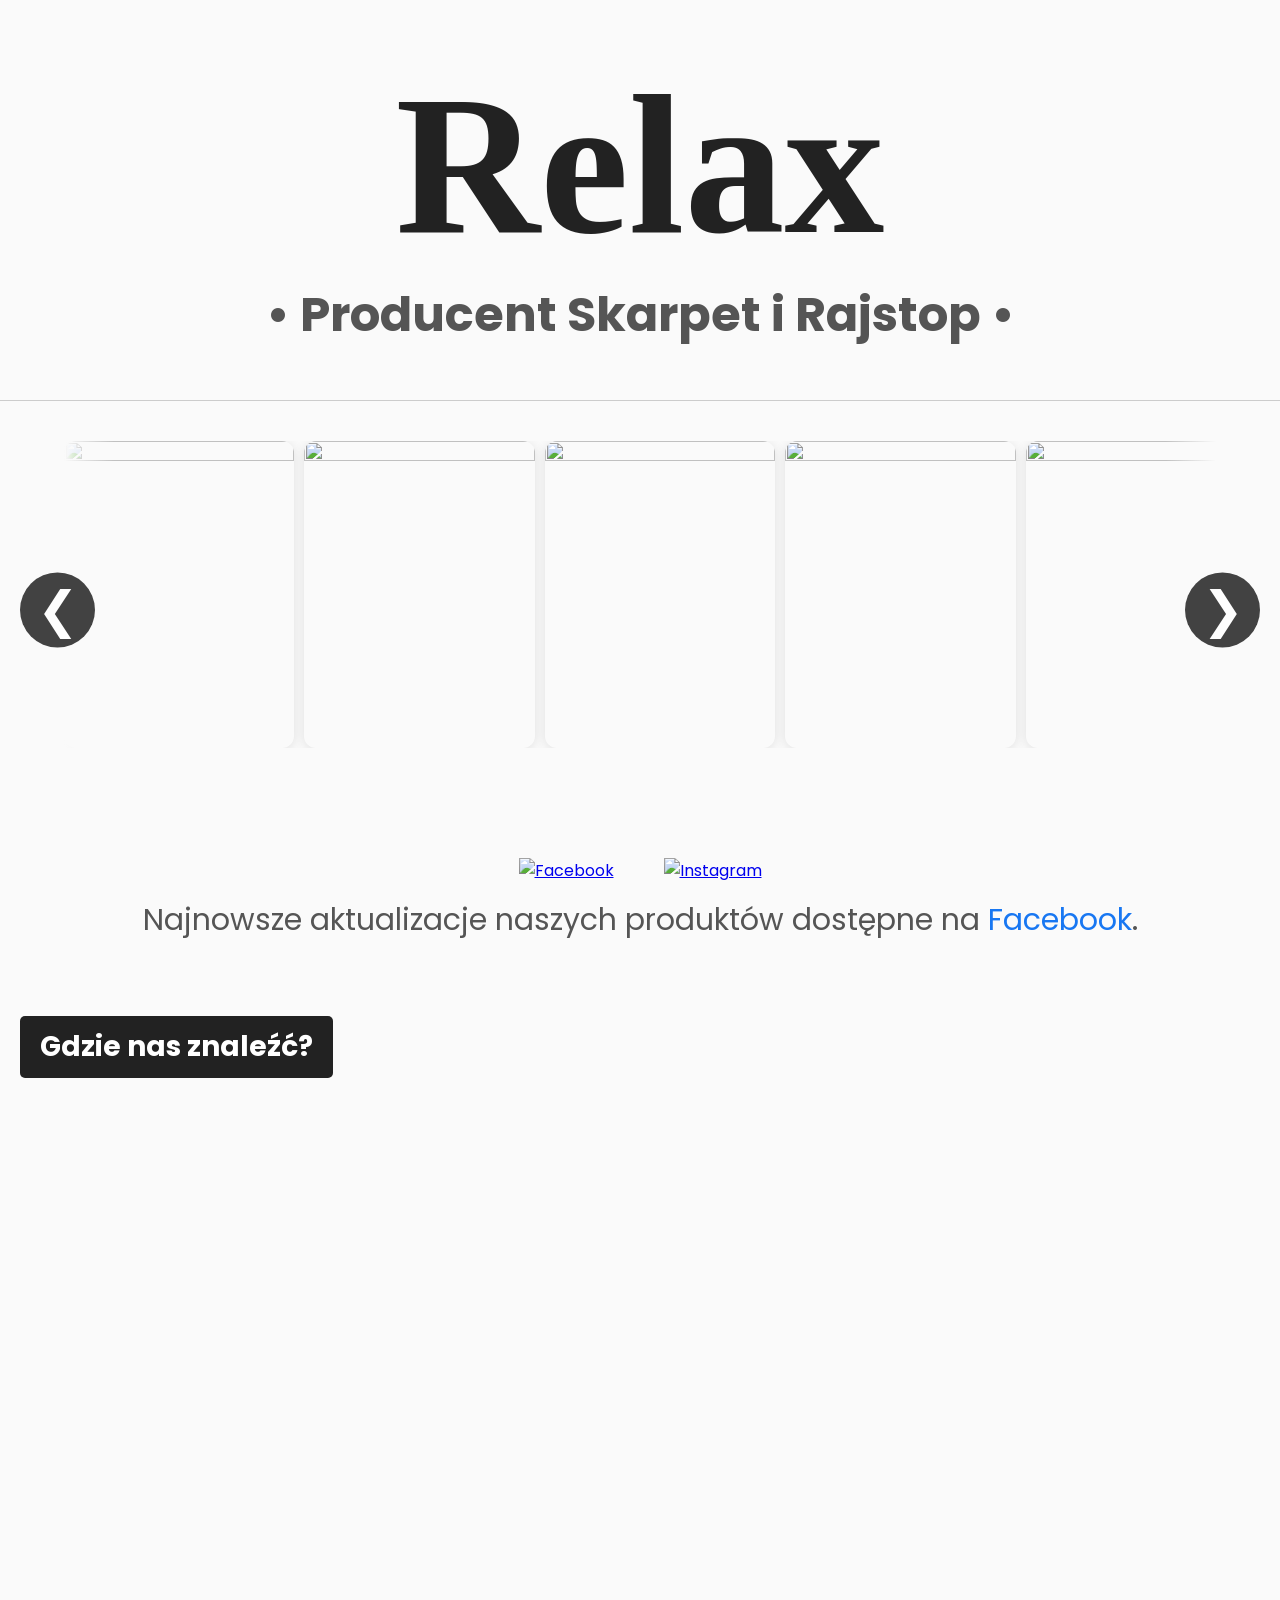
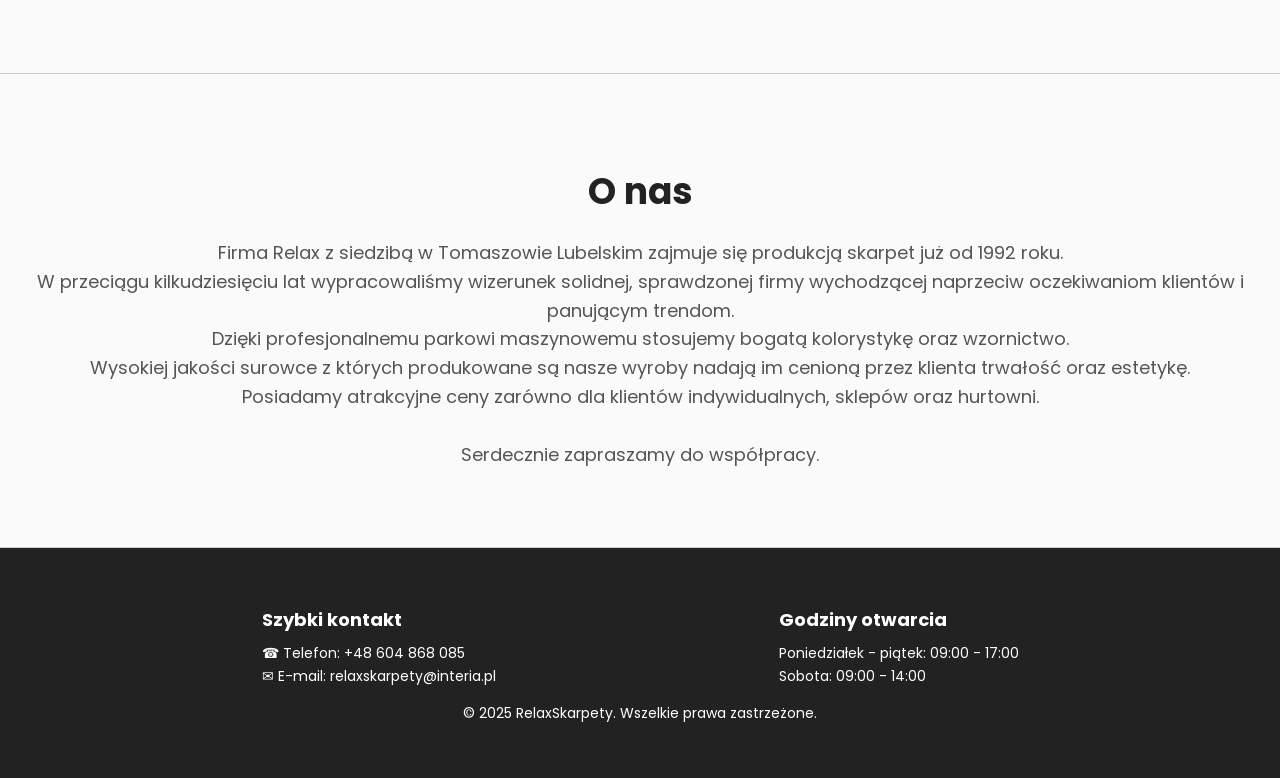
==== index.html @ e97a8415 "Add Google site verification meta tag" ====
<!DOCTYPE html>
<html lang="pl">
<head>
<meta charset="UTF-8">
<meta name="viewport" content="width=device-width, initial-scale=1.0">
<meta name="google-site-verification" content="TSP7MWj75XGU5eLMUehEuxETIdaj9AF4-_jXNBd8kJw" />
<title>RelaxSkarpety</title>
<link rel="icon" type="image/png" href="icons/favicon.png">
<link href="https://fonts.googleapis.com/css2?family=Poppins:wght@400;700&display=swap" rel="stylesheet">

<style>
@font-face {
  font-family: 'Brush 445';
  src: url('fonts/brush-445.woff2') format('woff2'),
       url('fonts/brush-445.woff') format('woff');
  font-weight: normal;
  font-style: normal;
}

body { margin: 0; font-family: 'Poppins', sans-serif; text-align: center; background: #fafafa; }

header { 
  height: 400px; 
  background: #fafafa; 
  color: #222; 
  display: flex; 
  flex-direction: column; 
  justify-content: center; 
  align-items: center; 
  font-family: 'Brush 445', cursive; 
  border-bottom: 1px solid #ccc;
}
header h1 { font-size: 200px; margin:0; }
header p { font-family: 'Poppins', sans-serif; font-weight: 700; font-size: 48px; color: #555; margin:0; }

.carousel { padding: 40px 0 70px 0; overflow: hidden; display: flex; justify-content: center; position: relative; }

.carousel-track-container { 
  width: 90%; 
  overflow: hidden; 
  position: relative; 
}

.carousel-track-container::before,
.carousel-track-container::after {
  content: "";
  position: absolute;
  top: 0;
  height: 100%;
  width: 50px;
  z-index: 10;
  pointer-events: none;
}

.carousel-track-container::before { left:0; background: linear-gradient(to right, #fafafa 0%, transparent 100%); }
.carousel-track-container::after  { right:0; background: linear-gradient(to left, #fafafa 0%, transparent 100%); }

.carousel-track { display: flex; transition: transform .6s cubic-bezier(0.65, 0, 0.35, 1); list-style: none; padding: 0; margin: 0; gap: 10px; }
.carousel-slide { flex: 0 0 20%; box-sizing: border-box; }
.carousel-slide img { width: 100%; max-width: 300px; height: auto; aspect-ratio: 3/4; object-fit: cover; display: block; margin: 0 auto; border-radius: 12px; box-shadow: 0 2px 12px rgba(0,0,0,0.1); }

.carousel-btn {
  position: absolute;
  top: 50%;
  transform: translateY(-50%);
  background: #222;
  color: white;
  border: none;
  width: 75px;
  height: 75px;
  font-size: 50px;
  line-height: 1;
  display: flex;
  align-items: center;
  justify-content: center;
  border-radius: 50%;
  z-index: 20;
  opacity: 0.85;
  transition: background 0.2s, opacity 0.2s, transform 0.2s;
}

.carousel-btn:hover {
  background: #444;
  opacity: 1;
  transform: translateY(-50%) scale(1.05);
}

.carousel-btn.prev { left: 20px; }
.carousel-btn.next { right: 20px; }

.socials { padding: 40px 0 0 0; display: flex; justify-content: center; gap: 50px; }
.socials a img { transition: transform 0.2s; }
.socials a:hover img { transform: scale(1.1); }

p.updates { font-family: 'Poppins', sans-serif; font-size: 30px; color: #555; margin-top: 15px; }

.map { width: 100%; height: 700px; margin: 0; padding: 20px; box-sizing: border-box; display: flex; flex-direction: column; align-items: flex-start; justify-content: flex-start; }
.map h2 { font-weight: 700; font-size: 28px; color: #fff; background-color: #222; display: inline-block; padding: 10px 20px; border-radius: 5px; margin-bottom: 15px; }
.map iframe { width: 100%; height: calc(100% - 65px); border: 0; }

footer { background: #222; color: #fff; padding: 40px 20px; font-size: 14px; }
.footer-container { display: flex; flex-wrap: wrap; justify-content: space-around; gap: 40px; max-width: 1000px; margin: 0 auto; text-align: left; }
.footer-section h3 { font-size: 18px; margin-bottom: 10px; }
.footer-section p { margin: 2px 0; }
.footer-section p.italic { font-style: italic; color: #bbb; }

.about {
  background: #fafafa;
  padding: 60px 20px;
  border-top: 1px solid #ccc;
  border-bottom: 1px solid #ccc;
}

.about-container {
  max-width: 800px;
  margin: 0 auto;
  text-align: justify;
}

.about h2 {
  font-size: 36px;
  text-align: center;
  margin-bottom: 20px;
  color: #222;
}

.about p {
  font-family: 'Poppins', sans-serif;
  font-size: 18px;
  color: #555;
  line-height: 1.6;
}

/* --- MOBILE --- */
@media (max-width: 768px) {
  /* Karuzela ukryta, w tle statyczne skarpety */
  .carousel { display: none; }
  .carousel-mobile {
    display: block;
    height: 700px;
    background: url('images/skarpetki-bg.jpg') center/cover no-repeat;
    border-radius: 12px;
    margin: 20px 5%;
  }

  .carousel-slide { flex: 0 0 80%; }
  .carousel-slide img { max-width: 90vw; height: auto; }
  .carousel-btn { width: 40px; height: 40px; font-size: 24px; }
  .carousel-track-container::before,
  .carousel-track-container::after { width: 30px; }
  p.updates { font-size: 16px; }
  .socials a img { width: 100px; }

  header h1 { font-size: 120px; }
  header p { font-size: 24px; }
  .carousel-btn { width: 60px; height: 60px; font-size: 40px; }
}
</style>
</head>
<body>

<header>
  <h1>Relax</h1>
  <p>• Producent Skarpet i Rajstop •</p>
</header>

<!-- Karuzela PC -->
<section class="carousel">
  <button class="carousel-btn prev">❮</button>
  <div class="carousel-track-container">
    <ul class="carousel-track">
      <li class="carousel-slide"><img src="images/img1.jpg" alt=""></li>
      <li class="carousel-slide"><img src="images/img2.jpg" alt=""></li>
      <li class="carousel-slide"><img src="images/img3.jpg" alt=""></li>
      <li class="carousel-slide"><img src="images/img4.jpg" alt=""></li>
      <li class="carousel-slide"><img src="images/img5.jpg" alt=""></li>
      <li class="carousel-slide"><img src="images/img6.jpg" alt=""></li>
      <li class="carousel-slide"><img src="images/img7.jpg" alt=""></li>
      <li class="carousel-slide"><img src="images/img8.jpg" alt=""></li>
      <li class="carousel-slide"><img src="images/img9.jpg" alt=""></li>
      <li class="carousel-slide"><img src="images/img10.jpg" alt=""></li>
    </ul>
  </div>
  <button class="carousel-btn next">❯</button>
</section>

<!-- Tło na mobile -->
<section class="carousel-mobile"></section>

<section class="socials">
  <a href="https://www.facebook.com/RelaxSkarpety?locale=pl_PL"><img src="icons/facebook.svg" alt="Facebook" width="150"></a>
  <a href="https://www.instagram.com/relax.skarpety/"><img src="icons/instagram.svg" alt="Instagram" width="150"></a>
</section>

<p class="updates">
  Najnowsze aktualizacje naszych produktów dostępne na 
  <a href="https://www.facebook.com/RelaxSkarpety" target="_blank" style="color:#1877F2; text-decoration: none;">Facebook</a>.
</p>

<section class="map">
  <h2>Gdzie nas znaleźć?</h2>
  <iframe src="https://www.google.com/maps/embed?pb=!1m18!1m12!1m3!1d635.1364904721734!2d23.420009128585807!3d50.449557298217066!2m3!1f0!2f0!3f0!3m2!1i1024!2i768!4f13.1!3m3!1m2!1s0x4724a627021b38a1%3A0xcf8136404e17eef4!2srelax%20skarpety!5e0!3m2!1spl!2spl!4v1756070618211!5m2!1spl!2spl" allowfullscreen="" loading="lazy" referrerpolicy="no-referrer-when-downgrade"></iframe>
</section>

<section class="about">
  <h2>O nas</h2>
  <p>
    Firma Relax z siedzibą w Tomaszowie Lubelskim zajmuje się produkcją skarpet już od 1992 roku.<br>
    W przeciągu kilkudziesięciu lat wypracowaliśmy wizerunek solidnej, sprawdzonej firmy wychodzącej naprzeciw oczekiwaniom klientów i panującym trendom.<br>
    Dzięki profesjonalnemu parkowi maszynowemu stosujemy bogatą kolorystykę oraz wzornictwo.<br>
    Wysokiej jakości surowce z których produkowane są nasze wyroby nadają im cenioną przez klienta trwałość oraz estetykę.<br>
    Posiadamy atrakcyjne ceny zarówno dla klientów indywidualnych, sklepów oraz hurtowni.<br><br>
    Serdecznie zapraszamy do współpracy.
  </p>
</section>

<footer>
  <div class="footer-container">
    <div class="footer-section">
      <h3>Szybki kontakt</h3>
      <p>☎ Telefon: +48 604 868 085</p>
      <p id="email" style="cursor:pointer;">✉ E-mail: relaxskarpety@interia.pl</p>
    </div>
    <div class="footer-section">
      <h3>Godziny otwarcia</h3>
      <p>Poniedziałek - piątek: 09:00 - 17:00</p>
      <p>Sobota: 09:00 - 14:00</p>
    </div>
  </div>
  <p>© 2025 RelaxSkarpety. Wszelkie prawa zastrzeżone.</p>
</footer>

<script>
// PC karuzela
const track = document.querySelector('.carousel-track');
const prevButton = document.querySelector('.prev');
const nextButton = document.querySelector('.next');
const carouselSection = document.querySelector('.carousel');
const slides = Array.from(track.children);

function getSlideWidth() {
  const style = getComputedStyle(slides[0]);
  return slides[0].getBoundingClientRect().width 
    + parseFloat(style.marginLeft) 
    + parseFloat(style.marginRight);
}

let isMoving = false;

function moveNext() {
  if (isMoving) return;
  isMoving = true;
  const slideWidth = getSlideWidth();
  track.style.transition = 'transform 0.6s cubic-bezier(0.65,0,0.35,1)';
  track.style.transform = `translateX(-${slideWidth}px)`;
  track.addEventListener('transitionend', () => {
    track.appendChild(track.firstElementChild);
    track.style.transition = 'none';
    track.style.transform = 'translateX(0)';
    isMoving = false;
  }, { once: true });
}

function movePrev() {
  if (isMoving) return;
  isMoving = true;
  const slideWidth = getSlideWidth();
  track.insertBefore(track.lastElementChild, track.firstElementChild);
  track.style.transition = 'none';
  track.style.transform = `translateX(-${slideWidth}px)`;
  requestAnimationFrame(() => {
    track.style.transition = 'transform 0.6s cubic-bezier(0.65,0,0.35,1)';
    track.style.transform = 'translateX(0)';
  });
  track.addEventListener('transitionend', () => { isMoving = false; }, { once: true });
}

let autoInterval;
function startAuto() { clearInterval(autoInterval); autoInterval = setInterval(moveNext, 3000); }
function stopAuto() { clearInterval(autoInterval); }

nextButton.addEventListener('click', () => { moveNext(); startAuto(); });
prevButton.addEventListener('click', () => { movePrev(); startAuto(); });

carouselSection.addEventListener('mouseenter', stopAuto);
carouselSection.addEventListener('mouseleave', startAuto);
startAuto();

// Kopiowanie email
const emailElement = document.getElementById('email');
emailElement.addEventListener('click', () => {
  const email = "relaxskarpety@interia.pl";
  navigator.clipboard.writeText(email).then(() => {
    alert("Adres e-mail skopiowany do schowka!");
  }).catch(err => { console.error("Nie udało się skopiować:", err); });
});
</script>

</body>
</html>
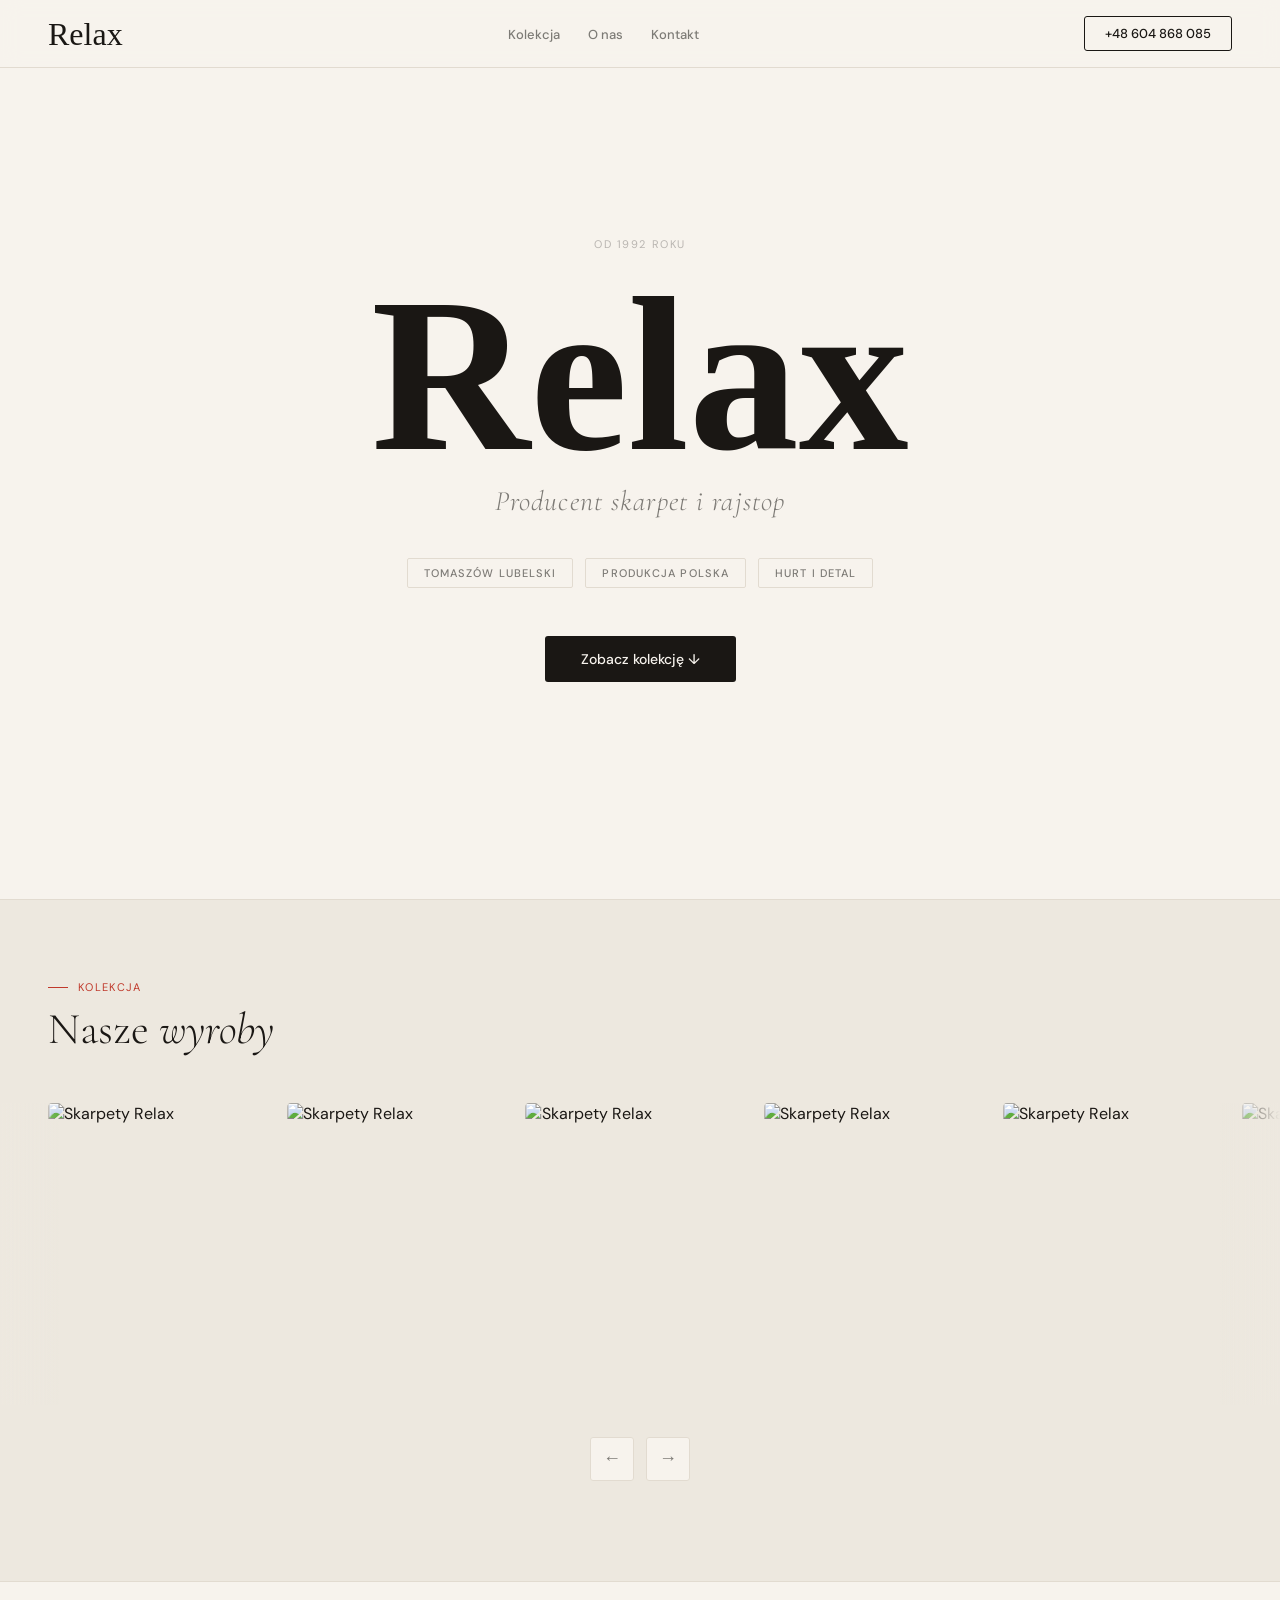
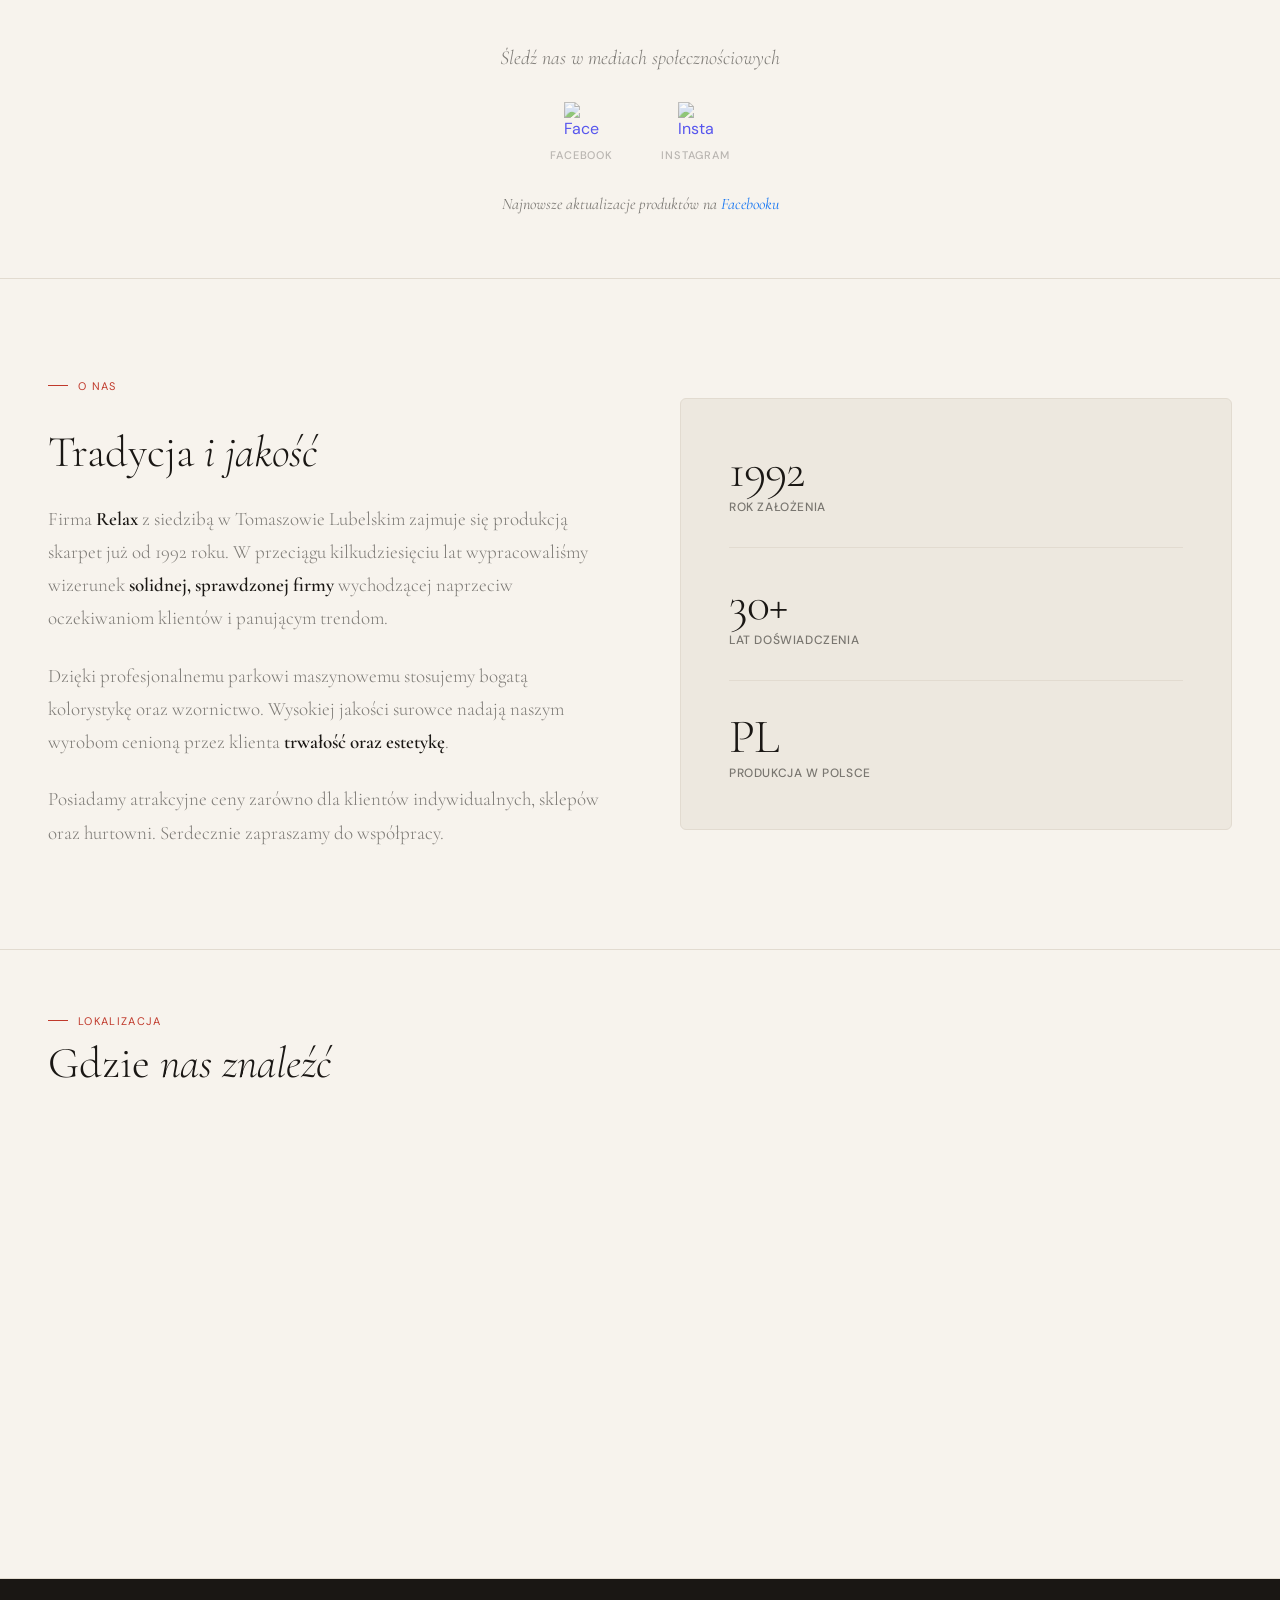
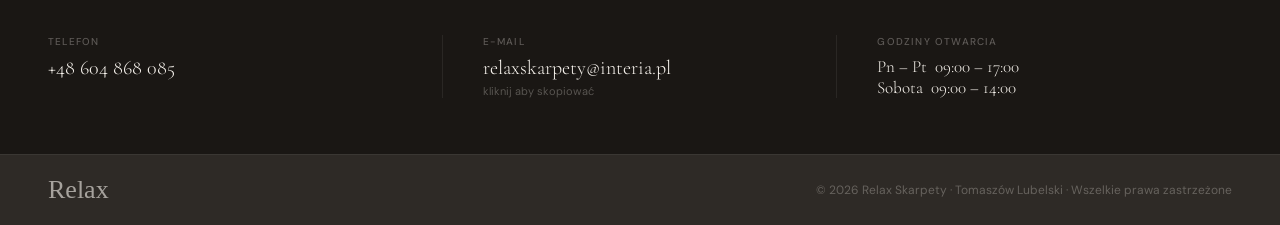
==== commit fb774246: "fixed (maybe)" ====
--- a/index.html
+++ b/index.html
@@ -4,255 +4,324 @@
 <meta charset="UTF-8">
 <meta name="viewport" content="width=device-width, initial-scale=1.0">
 <meta name="google-site-verification" content="TSP7MWj75XGU5eLMUehEuxETIdaj9AF4-_jXNBd8kJw" />
-<title>RelaxSkarpety</title>
+<title>Relax Skarpety — Tomaszów Lubelski</title>
 <link rel="icon" type="image/png" href="icons/favicon.png">
-<link href="https://fonts.googleapis.com/css2?family=Poppins:wght@400;700&display=swap" rel="stylesheet">
-
+<link rel="preconnect" href="https://fonts.googleapis.com">
+<link href="https://fonts.googleapis.com/css2?family=Cormorant+Garamond:ital,wght@0,300;0,400;0,600;1,300;1,400&family=DM+Sans:wght@400;500&display=swap" rel="stylesheet">
 <style>
 @font-face {
   font-family: 'Brush 445';
   src: url('fonts/brush-445.woff2') format('woff2'),
        url('fonts/brush-445.woff') format('woff');
-  font-weight: normal;
-  font-style: normal;
-}
-
-body { margin: 0; font-family: 'Poppins', sans-serif; text-align: center; background: #fafafa; }
-
-header { 
-  height: 400px; 
-  background: #fafafa; 
-  color: #222; 
-  display: flex; 
-  flex-direction: column; 
-  justify-content: center; 
-  align-items: center; 
-  font-family: 'Brush 445', cursive; 
-  border-bottom: 1px solid #ccc;
-}
-header h1 { font-size: 200px; margin:0; }
-header p { font-family: 'Poppins', sans-serif; font-weight: 700; font-size: 48px; color: #555; margin:0; }
-
-.carousel { padding: 40px 0 70px 0; overflow: hidden; display: flex; justify-content: center; position: relative; }
-
-.carousel-track-container { 
-  width: 90%; 
-  overflow: hidden; 
-  position: relative; 
-}
-
-.carousel-track-container::before,
-.carousel-track-container::after {
-  content: "";
-  position: absolute;
-  top: 0;
-  height: 100%;
-  width: 50px;
-  z-index: 10;
-  pointer-events: none;
-}
-
-.carousel-track-container::before { left:0; background: linear-gradient(to right, #fafafa 0%, transparent 100%); }
-.carousel-track-container::after  { right:0; background: linear-gradient(to left, #fafafa 0%, transparent 100%); }
-
-.carousel-track { display: flex; transition: transform .6s cubic-bezier(0.65, 0, 0.35, 1); list-style: none; padding: 0; margin: 0; gap: 10px; }
-.carousel-slide { flex: 0 0 20%; box-sizing: border-box; }
-.carousel-slide img { width: 100%; max-width: 300px; height: auto; aspect-ratio: 3/4; object-fit: cover; display: block; margin: 0 auto; border-radius: 12px; box-shadow: 0 2px 12px rgba(0,0,0,0.1); }
-
-.carousel-btn {
-  position: absolute;
-  top: 50%;
-  transform: translateY(-50%);
-  background: #222;
-  color: white;
-  border: none;
-  width: 75px;
-  height: 75px;
-  font-size: 50px;
-  line-height: 1;
-  display: flex;
-  align-items: center;
-  justify-content: center;
-  border-radius: 50%;
-  z-index: 20;
-  opacity: 0.85;
-  transition: background 0.2s, opacity 0.2s, transform 0.2s;
-}
-
-.carousel-btn:hover {
-  background: #444;
-  opacity: 1;
-  transform: translateY(-50%) scale(1.05);
-}
-
-.carousel-btn.prev { left: 20px; }
-.carousel-btn.next { right: 20px; }
-
-.socials { padding: 40px 0 0 0; display: flex; justify-content: center; gap: 50px; }
-.socials a img { transition: transform 0.2s; }
-.socials a:hover img { transform: scale(1.1); }
-
-p.updates { font-family: 'Poppins', sans-serif; font-size: 30px; color: #555; margin-top: 15px; }
-
-.map { width: 100%; height: 700px; margin: 0; padding: 20px; box-sizing: border-box; display: flex; flex-direction: column; align-items: flex-start; justify-content: flex-start; }
-.map h2 { font-weight: 700; font-size: 28px; color: #fff; background-color: #222; display: inline-block; padding: 10px 20px; border-radius: 5px; margin-bottom: 15px; }
-.map iframe { width: 100%; height: calc(100% - 65px); border: 0; }
-
-footer { background: #222; color: #fff; padding: 40px 20px; font-size: 14px; }
-.footer-container { display: flex; flex-wrap: wrap; justify-content: space-around; gap: 40px; max-width: 1000px; margin: 0 auto; text-align: left; }
-.footer-section h3 { font-size: 18px; margin-bottom: 10px; }
-.footer-section p { margin: 2px 0; }
-.footer-section p.italic { font-style: italic; color: #bbb; }
-
-.about {
-  background: #fafafa;
-  padding: 60px 20px;
-  border-top: 1px solid #ccc;
-  border-bottom: 1px solid #ccc;
-}
-
-.about-container {
-  max-width: 800px;
-  margin: 0 auto;
-  text-align: justify;
-}
-
-.about h2 {
-  font-size: 36px;
+}
+
+*, *::before, *::after { box-sizing: border-box; margin: 0; padding: 0; }
+
+:root {
+  --cream:    #f7f3ed;
+  --cream-2:  #ede8df;
+  --cream-3:  #e2dbd0;
+  --ink:      #1a1714;
+  --ink-2:    #2e2a26;
+  --ink-soft: rgba(26,23,20,0.55);
+  --ink-dim:  rgba(26,23,20,0.28);
+  --rust:     #c0392b;
+  --font-display: 'Brush 445', cursive;
+  --font-serif:   'Cormorant Garamond', serif;
+  --font-body:    'DM Sans', sans-serif;
+}
+
+html { scroll-behavior: smooth; }
+body { background: var(--cream); color: var(--ink); font-family: var(--font-body); overflow-x: hidden; }
+
+/* ── NAV ── */
+nav {
+  position: fixed; top: 0; left: 0; right: 0; z-index: 200;
+  display: flex; align-items: center; justify-content: space-between;
+  padding: 16px 48px;
+  background: rgba(247,243,237,0.92);
+  backdrop-filter: blur(10px);
+  border-bottom: 1px solid var(--cream-3);
+}
+.nav-brand { font-family: var(--font-display); font-size: 32px; color: var(--ink); text-decoration: none; line-height: 1; }
+.nav-links { display: flex; gap: 28px; list-style: none; }
+.nav-links a { font-size: 13px; font-weight: 500; color: var(--ink-soft); text-decoration: none; transition: color 0.15s; }
+.nav-links a:hover { color: var(--ink); }
+.nav-contact { font-size: 13px; font-weight: 500; color: var(--ink); text-decoration: none; padding: 8px 20px; border: 1px solid var(--ink); border-radius: 3px; transition: background 0.15s, color 0.15s; }
+.nav-contact:hover { background: var(--ink); color: var(--cream); }
+
+/* ── HERO ── */
+.hero {
+  min-height: 100vh;
+  display: flex; flex-direction: column;
+  align-items: center; justify-content: center;
+  padding: 100px 48px 80px;
   text-align: center;
-  margin-bottom: 20px;
-  color: #222;
-}
-
-.about p {
-  font-family: 'Poppins', sans-serif;
-  font-size: 18px;
-  color: #555;
-  line-height: 1.6;
-}
-
-/* --- MOBILE --- */
+  border-bottom: 1px solid var(--cream-3);
+}
+.hero-rule { display: flex; align-items: center; gap: 16px; margin-bottom: 28px; }
+.hero-rule span { font-size: 11px; letter-spacing: 0.14em; text-transform: uppercase; color: var(--ink-dim); }
+.hero-rule::before, .hero-rule::after { content: ''; flex: 1; max-width: 80px; height: 1px; background: var(--cream-3); }
+.hero h1 { font-family: var(--font-display); font-size: clamp(100px, 18vw, 220px); line-height: 0.88; color: var(--ink); margin-bottom: 12px; }
+.hero-tagline { font-family: var(--font-serif); font-size: clamp(18px, 2.5vw, 28px); font-weight: 300; font-style: italic; color: var(--ink-soft); letter-spacing: 0.04em; margin-bottom: 40px; }
+.hero-badges { display: flex; gap: 12px; flex-wrap: wrap; justify-content: center; margin-bottom: 48px; }
+.badge { font-size: 11px; letter-spacing: 0.1em; text-transform: uppercase; padding: 7px 16px; border: 1px solid var(--cream-3); border-radius: 2px; color: var(--ink-soft); font-weight: 500; }
+.hero-cta { display: inline-flex; align-items: center; gap: 10px; font-size: 14px; font-weight: 500; padding: 14px 36px; background: var(--ink); color: var(--cream); text-decoration: none; border-radius: 3px; transition: background 0.15s; }
+.hero-cta:hover { background: var(--ink-2); }
+
+/* ── GALLERY ── */
+.gallery { padding: 80px 0 100px; overflow: hidden; background: var(--cream-2); border-bottom: 1px solid var(--cream-3); }
+.gallery-header { padding: 0 48px; margin-bottom: 48px; }
+.section-eyebrow { font-size: 11px; letter-spacing: 0.12em; text-transform: uppercase; color: var(--rust); margin-bottom: 10px; display: flex; align-items: center; gap: 10px; }
+.section-eyebrow::before { content: ''; width: 20px; height: 1px; background: var(--rust); }
+.section-title { font-family: var(--font-serif); font-size: clamp(28px, 4vw, 44px); font-weight: 300; color: var(--ink); line-height: 1.15; }
+.section-title em { font-style: italic; }
+
+.carousel-wrap { position: relative; }
+.carousel-track-outer { overflow: hidden; position: relative; }
+.carousel-track-outer::before,
+.carousel-track-outer::after { content: ''; position: absolute; top: 0; height: 100%; width: 60px; z-index: 10; pointer-events: none; }
+.carousel-track-outer::before { left: 0; background: linear-gradient(to right, var(--cream-2), transparent); }
+.carousel-track-outer::after  { right: 0; background: linear-gradient(to left, var(--cream-2), transparent); }
+
+.carousel-track { display: flex; gap: 12px; list-style: none; padding: 0 48px; transition: transform 0.6s cubic-bezier(0.65,0,0.35,1); }
+.carousel-slide { flex: 0 0 calc(20% - 10px); }
+.carousel-slide img { width: 100%; aspect-ratio: 3/4; object-fit: cover; display: block; border-radius: 4px; filter: sepia(8%); transition: filter 0.3s, transform 0.3s; }
+.carousel-slide img:hover { filter: sepia(0%); transform: scale(1.02); }
+
+.carousel-controls { display: flex; justify-content: center; gap: 12px; margin-top: 32px; }
+.c-btn { width: 44px; height: 44px; border: 1px solid var(--cream-3); background: var(--cream); border-radius: 3px; cursor: pointer; display: flex; align-items: center; justify-content: center; font-size: 18px; color: var(--ink-soft); transition: border-color 0.15s, color 0.15s; }
+.c-btn:hover { border-color: var(--ink); color: var(--ink); }
+
+/* ── SOCIALS ── */
+.socials-section { padding: 64px 48px; display: flex; flex-direction: column; align-items: center; gap: 32px; border-bottom: 1px solid var(--cream-3); }
+.socials-title { font-family: var(--font-serif); font-size: 20px; font-weight: 300; font-style: italic; color: var(--ink-soft); }
+.socials-links { display: flex; gap: 48px; align-items: center; }
+.social-link { display: flex; flex-direction: column; align-items: center; gap: 10px; text-decoration: none; transition: transform 0.2s; }
+.social-link:hover { transform: translateY(-3px); }
+.social-link img { width: 36px; height: 36px; opacity: 0.65; transition: opacity 0.2s; }
+.social-link:hover img { opacity: 1; }
+.social-link span { font-size: 11px; letter-spacing: 0.08em; text-transform: uppercase; color: var(--ink-dim); font-weight: 500; }
+.social-update { font-family: var(--font-serif); font-size: 16px; font-style: italic; color: var(--ink-soft); }
+.social-update a { color: #1877F2; text-decoration: none; }
+.social-update a:hover { text-decoration: underline; }
+
+/* ── ABOUT ── */
+.about { padding: 100px 48px; display: grid; grid-template-columns: 1fr 1fr; gap: 80px; align-items: center; border-bottom: 1px solid var(--cream-3); }
+.about-text-block { display: flex; flex-direction: column; gap: 24px; }
+.about-body { font-family: var(--font-serif); font-size: 19px; font-weight: 300; line-height: 1.75; color: var(--ink-soft); }
+.about-body strong { font-weight: 600; color: var(--ink); }
+.about-aside { background: var(--cream-2); border: 1px solid var(--cream-3); border-radius: 6px; padding: 48px; display: flex; flex-direction: column; gap: 32px; }
+.aside-stat-num { font-family: var(--font-serif); font-size: 48px; font-weight: 300; color: var(--ink); line-height: 1; letter-spacing: -0.02em; }
+.aside-stat-label { font-size: 12px; font-weight: 500; color: var(--ink-soft); letter-spacing: 0.05em; text-transform: uppercase; margin-top: 4px; }
+.aside-divider { height: 1px; background: var(--cream-3); }
+
+/* ── MAP ── */
+.map-section { border-bottom: 1px solid var(--cream-3); }
+.map-header { padding: 64px 48px 40px; }
+.map-iframe-wrap { width: 100%; height: 450px; }
+.map-iframe-wrap iframe { width: 100%; height: 100%; border: 0; filter: sepia(12%) contrast(1.04); display: block; }
+
+/* ── FOOTER (contains contact + copyright) ── */
+footer {
+  background: var(--ink);
+  color: var(--cream);
+}
+.footer-contact {
+  padding: 56px 48px;
+  display: grid;
+  grid-template-columns: 1fr 1fr 1fr;
+}
+.footer-cell { padding: 0 40px; border-right: 1px solid rgba(255,255,255,0.07); }
+.footer-cell:first-child { padding-left: 0; }
+.footer-cell:last-child { border-right: none; }
+.footer-cell-label { font-size: 10px; letter-spacing: 0.12em; text-transform: uppercase; color: rgba(247,243,237,0.3); font-weight: 500; margin-bottom: 8px; }
+.footer-cell-value { font-family: var(--font-serif); font-size: 20px; font-weight: 300; color: var(--cream); text-decoration: none; display: block; transition: color 0.15s; cursor: pointer; }
+.footer-cell-value:hover { color: rgba(247,243,237,0.75); }
+.copy-hint { font-size: 11px; color: rgba(247,243,237,0.28); margin-top: 4px; }
+
+.footer-bottom {
+  padding: 20px 48px;
+  border-top: 1px solid rgba(255,255,255,0.06);
+  display: flex; align-items: center; justify-content: space-between;
+  background: var(--ink-2);
+}
+.footer-brand { font-family: var(--font-display); font-size: 26px; color: var(--cream); opacity: 0.6; }
+.footer-copy { font-size: 12px; color: rgba(247,243,237,0.28); }
+
+/* ── FADE ── */
+@keyframes fadeUp { from { opacity:0; transform:translateY(16px); } to { opacity:1; transform:translateY(0); } }
+.fade { opacity: 0; }
+.fade.in { animation: fadeUp 0.5s ease forwards; }
+.fade-d1 { animation-delay: 0.1s; }
+.fade-d2 { animation-delay: 0.2s; }
+.fade-d3 { animation-delay: 0.3s; }
+
+/* ── MOBILE ── */
 @media (max-width: 768px) {
-  /* Karuzela ukryta, w tle statyczne skarpety */
-  .carousel { display: none; }
-  .carousel-mobile {
-    display: block;
-    height: 700px;
-    background: url('images/skarpetki-bg.jpg') center/cover no-repeat;
-    border-radius: 12px;
-    margin: 20px 5%;
-  }
-
-  .carousel-slide { flex: 0 0 80%; }
-  .carousel-slide img { max-width: 90vw; height: auto; }
-  .carousel-btn { width: 40px; height: 40px; font-size: 24px; }
-  .carousel-track-container::before,
-  .carousel-track-container::after { width: 30px; }
-  p.updates { font-size: 16px; }
-  .socials a img { width: 100px; }
-
-  header h1 { font-size: 120px; }
-  header p { font-size: 24px; }
-  .carousel-btn { width: 60px; height: 60px; font-size: 40px; }
+  nav { padding: 14px 20px; }
+  .nav-links { display: none; }
+  .hero { padding: 80px 20px 56px; }
+  .hero h1 { font-size: clamp(72px, 22vw, 130px); }
+  .gallery-header { padding: 0 20px; }
+  .carousel-track { padding: 0 20px; }
+  .carousel-slide { flex: 0 0 68%; }
+  .socials-section { padding: 48px 20px; }
+  .about { grid-template-columns: 1fr; gap: 40px; padding: 60px 20px; }
+  .map-header { padding: 48px 20px 28px; }
+  .footer-contact { grid-template-columns: 1fr; padding: 40px 20px; gap: 0; }
+  .footer-cell { padding: 0 0 24px; border-right: none; border-bottom: 1px solid rgba(255,255,255,0.07); margin-bottom: 24px; }
+  .footer-cell:last-child { border-bottom: none; margin-bottom: 0; padding-bottom: 0; }
+  .footer-bottom { flex-direction: column; gap: 6px; text-align: center; padding: 16px 20px; }
 }
 </style>
 </head>
 <body>
 
-<header>
-  <h1>Relax</h1>
-  <p>• Producent Skarpet i Rajstop •</p>
-</header>
-
-<!-- Karuzela PC -->
-<section class="carousel">
-  <button class="carousel-btn prev">❮</button>
-  <div class="carousel-track-container">
-    <ul class="carousel-track">
-      <li class="carousel-slide"><img src="images/img1.jpg" alt=""></li>
-      <li class="carousel-slide"><img src="images/img2.jpg" alt=""></li>
-      <li class="carousel-slide"><img src="images/img3.jpg" alt=""></li>
-      <li class="carousel-slide"><img src="images/img4.jpg" alt=""></li>
-      <li class="carousel-slide"><img src="images/img5.jpg" alt=""></li>
-      <li class="carousel-slide"><img src="images/img6.jpg" alt=""></li>
-      <li class="carousel-slide"><img src="images/img7.jpg" alt=""></li>
-      <li class="carousel-slide"><img src="images/img8.jpg" alt=""></li>
-      <li class="carousel-slide"><img src="images/img9.jpg" alt=""></li>
-      <li class="carousel-slide"><img src="images/img10.jpg" alt=""></li>
-    </ul>
-  </div>
-  <button class="carousel-btn next">❯</button>
-</section>
-
-<!-- Tło na mobile -->
-<section class="carousel-mobile"></section>
-
-<section class="socials">
-  <a href="https://www.facebook.com/RelaxSkarpety?locale=pl_PL"><img src="icons/facebook.svg" alt="Facebook" width="150"></a>
-  <a href="https://www.instagram.com/relax.skarpety/"><img src="icons/instagram.svg" alt="Instagram" width="150"></a>
-</section>
-
-<p class="updates">
-  Najnowsze aktualizacje naszych produktów dostępne na 
-  <a href="https://www.facebook.com/RelaxSkarpety" target="_blank" style="color:#1877F2; text-decoration: none;">Facebook</a>.
-</p>
-
-<section class="map">
-  <h2>Gdzie nas znaleźć?</h2>
-  <iframe src="https://www.google.com/maps/embed?pb=!1m18!1m12!1m3!1d635.1364904721734!2d23.420009128585807!3d50.449557298217066!2m3!1f0!2f0!3f0!3m2!1i1024!2i768!4f13.1!3m3!1m2!1s0x4724a627021b38a1%3A0xcf8136404e17eef4!2srelax%20skarpety!5e0!3m2!1spl!2spl!4v1756070618211!5m2!1spl!2spl" allowfullscreen="" loading="lazy" referrerpolicy="no-referrer-when-downgrade"></iframe>
-</section>
-
-<section class="about">
-  <h2>O nas</h2>
-  <p>
-    Firma Relax z siedzibą w Tomaszowie Lubelskim zajmuje się produkcją skarpet już od 1992 roku.<br>
-    W przeciągu kilkudziesięciu lat wypracowaliśmy wizerunek solidnej, sprawdzonej firmy wychodzącej naprzeciw oczekiwaniom klientów i panującym trendom.<br>
-    Dzięki profesjonalnemu parkowi maszynowemu stosujemy bogatą kolorystykę oraz wzornictwo.<br>
-    Wysokiej jakości surowce z których produkowane są nasze wyroby nadają im cenioną przez klienta trwałość oraz estetykę.<br>
-    Posiadamy atrakcyjne ceny zarówno dla klientów indywidualnych, sklepów oraz hurtowni.<br><br>
-    Serdecznie zapraszamy do współpracy.
-  </p>
-</section>
-
-<footer>
-  <div class="footer-container">
-    <div class="footer-section">
-      <h3>Szybki kontakt</h3>
-      <p>☎ Telefon: +48 604 868 085</p>
-      <p id="email" style="cursor:pointer;">✉ E-mail: relaxskarpety@interia.pl</p>
-    </div>
-    <div class="footer-section">
-      <h3>Godziny otwarcia</h3>
-      <p>Poniedziałek - piątek: 09:00 - 17:00</p>
-      <p>Sobota: 09:00 - 14:00</p>
-    </div>
-  </div>
-  <p>© 2025 RelaxSkarpety. Wszelkie prawa zastrzeżone.</p>
+<nav>
+  <a href="#" class="nav-brand">Relax</a>
+  <ul class="nav-links">
+    <li><a href="#kolekcja">Kolekcja</a></li>
+    <li><a href="#o-nas">O nas</a></li>
+    <li><a href="#kontakt">Kontakt</a></li>
+  </ul>
+  <a href="tel:+48604868085" class="nav-contact">+48 604 868 085</a>
+</nav>
+
+<!-- HERO -->
+<section class="hero" id="hero">
+  <div class="hero-rule fade"><span>Od 1992 roku</span></div>
+  <h1 class="fade fade-d1">Relax</h1>
+  <p class="hero-tagline fade fade-d2">Producent skarpet i rajstop</p>
+  <div class="hero-badges fade fade-d3">
+    <span class="badge">Tomaszów Lubelski</span>
+    <span class="badge">Produkcja polska</span>
+    <span class="badge">Hurt i detal</span>
+  </div>
+  <a href="#kolekcja" class="hero-cta fade fade-d3">Zobacz kolekcję ↓</a>
+</section>
+
+<!-- GALLERY -->
+<section class="gallery" id="kolekcja">
+  <div class="gallery-header">
+    <div class="section-eyebrow">Kolekcja</div>
+    <h2 class="section-title">Nasze <em>wyroby</em></h2>
+  </div>
+  <div class="carousel-wrap">
+    <div class="carousel-track-outer">
+      <ul class="carousel-track" id="track">
+        <li class="carousel-slide"><img src="images/img1.jpg" alt="Skarpety Relax"></li>
+        <li class="carousel-slide"><img src="images/img2.jpg" alt="Skarpety Relax"></li>
+        <li class="carousel-slide"><img src="images/img3.jpg" alt="Skarpety Relax"></li>
+        <li class="carousel-slide"><img src="images/img4.jpg" alt="Skarpety Relax"></li>
+        <li class="carousel-slide"><img src="images/img5.jpg" alt="Skarpety Relax"></li>
+        <li class="carousel-slide"><img src="images/img6.jpg" alt="Skarpety Relax"></li>
+        <li class="carousel-slide"><img src="images/img7.jpg" alt="Skarpety Relax"></li>
+        <li class="carousel-slide"><img src="images/img8.jpg" alt="Skarpety Relax"></li>
+        <li class="carousel-slide"><img src="images/img9.jpg" alt="Skarpety Relax"></li>
+        <li class="carousel-slide"><img src="images/img10.jpg" alt="Skarpety Relax"></li>
+      </ul>
+    </div>
+    <div class="carousel-controls">
+      <button class="c-btn" id="prev" aria-label="Poprzedni">←</button>
+      <button class="c-btn" id="next" aria-label="Następny">→</button>
+    </div>
+  </div>
+</section>
+
+<!-- SOCIALS -->
+<section class="socials-section">
+  <p class="socials-title">Śledź nas w mediach społecznościowych</p>
+  <div class="socials-links">
+    <a href="https://www.facebook.com/RelaxSkarpety?locale=pl_PL" target="_blank" class="social-link">
+      <img src="icons/facebook.svg" alt="Facebook">
+      <span>Facebook</span>
+    </a>
+    <a href="https://www.instagram.com/relax.skarpety/" target="_blank" class="social-link">
+      <img src="icons/instagram.svg" alt="Instagram">
+      <span>Instagram</span>
+    </a>
+  </div>
+  <p class="social-update">Najnowsze aktualizacje produktów na <a href="https://www.facebook.com/RelaxSkarpety" target="_blank">Facebooku</a></p>
+</section>
+
+<!-- ABOUT -->
+<section class="about" id="o-nas">
+  <div class="about-text-block">
+    <div class="section-eyebrow">O nas</div>
+    <h2 class="section-title">Tradycja <em>i jakość</em></h2>
+    <p class="about-body">Firma <strong>Relax</strong> z siedzibą w Tomaszowie Lubelskim zajmuje się produkcją skarpet już od 1992 roku. W przeciągu kilkudziesięciu lat wypracowaliśmy wizerunek <strong>solidnej, sprawdzonej firmy</strong> wychodzącej naprzeciw oczekiwaniom klientów i panującym trendom.</p>
+    <p class="about-body">Dzięki profesjonalnemu parkowi maszynowemu stosujemy bogatą kolorystykę oraz wzornictwo. Wysokiej jakości surowce nadają naszym wyrobom cenioną przez klienta <strong>trwałość oraz estetykę</strong>.</p>
+    <p class="about-body">Posiadamy atrakcyjne ceny zarówno dla klientów indywidualnych, sklepów oraz hurtowni. Serdecznie zapraszamy do współpracy.</p>
+  </div>
+  <div class="about-aside">
+    <div>
+      <div class="aside-stat-num">1992</div>
+      <div class="aside-stat-label">rok założenia</div>
+    </div>
+    <div class="aside-divider"></div>
+    <div>
+      <div class="aside-stat-num">30+</div>
+      <div class="aside-stat-label">lat doświadczenia</div>
+    </div>
+    <div class="aside-divider"></div>
+    <div>
+      <div class="aside-stat-num">PL</div>
+      <div class="aside-stat-label">produkcja w Polsce</div>
+    </div>
+  </div>
+</section>
+
+<!-- MAP -->
+<section class="map-section" id="gdzie">
+  <div class="map-header">
+    <div class="section-eyebrow">Lokalizacja</div>
+    <h2 class="section-title">Gdzie <em>nas znaleźć</em></h2>
+  </div>
+  <div class="map-iframe-wrap">
+    <iframe src="https://www.google.com/maps/embed?pb=!1m18!1m12!1m3!1d635.1364904721734!2d23.420009128585807!3d50.449557298217066!2m3!1f0!2f0!3f0!3m2!1i1024!2i768!4f13.1!3m3!1m2!1s0x4724a627021b38a1%3A0xcf8136404e17eef4!2srelax%20skarpety!5e0!3m2!1spl!2spl!4v1756070618211!5m2!1spl!2spl" allowfullscreen loading="lazy" referrerpolicy="no-referrer-when-downgrade" title="Relax Skarpety — mapa"></iframe>
+  </div>
+</section>
+
+<!-- FOOTER (contact + copyright w jednym bloku) -->
+<footer id="kontakt">
+  <div class="footer-contact">
+    <div class="footer-cell">
+      <div class="footer-cell-label">Telefon</div>
+      <a href="tel:+48604868085" class="footer-cell-value">+48 604 868 085</a>
+    </div>
+    <div class="footer-cell">
+      <div class="footer-cell-label">E-mail</div>
+      <span class="footer-cell-value" id="email-copy">relaxskarpety@interia.pl</span>
+      <div class="copy-hint" id="copy-hint">kliknij aby skopiować</div>
+    </div>
+    <div class="footer-cell">
+      <div class="footer-cell-label">Godziny otwarcia</div>
+      <span class="footer-cell-value" style="cursor:default; font-size:17px;">
+        Pn – Pt &nbsp;09:00 – 17:00<br>
+        Sobota &nbsp;09:00 – 14:00
+      </span>
+    </div>
+  </div>
+  <div class="footer-bottom">
+    <div class="footer-brand">Relax</div>
+    <div class="footer-copy">© 2026 Relax Skarpety · Tomaszów Lubelski · Wszelkie prawa zastrzeżone</div>
+  </div>
 </footer>
 
 <script>
-// PC karuzela
-const track = document.querySelector('.carousel-track');
-const prevButton = document.querySelector('.prev');
-const nextButton = document.querySelector('.next');
-const carouselSection = document.querySelector('.carousel');
-const slides = Array.from(track.children);
-
-function getSlideWidth() {
-  const style = getComputedStyle(slides[0]);
-  return slides[0].getBoundingClientRect().width 
-    + parseFloat(style.marginLeft) 
-    + parseFloat(style.marginRight);
-}
-
-let isMoving = false;
-
-function moveNext() {
-  if (isMoving) return;
-  isMoving = true;
-  const slideWidth = getSlideWidth();
-  track.style.transition = 'transform 0.6s cubic-bezier(0.65,0,0.35,1)';
-  track.style.transform = `translateX(-${slideWidth}px)`;
+// Carousel
+const track = document.getElementById('track');
+let isMoving = false, autoTimer;
+
+function sw() {
+  const s = track.children[0];
+  return s.getBoundingClientRect().width + 12;
+}
+function next() {
+  if (isMoving) return; isMoving = true;
+  track.style.transition = 'transform .6s cubic-bezier(.65,0,.35,1)';
+  track.style.transform = `translateX(-${sw()}px)`;
   track.addEventListener('transitionend', () => {
     track.appendChild(track.firstElementChild);
     track.style.transition = 'none';
@@ -260,41 +329,43 @@
     isMoving = false;
   }, { once: true });
 }
-
-function movePrev() {
-  if (isMoving) return;
-  isMoving = true;
-  const slideWidth = getSlideWidth();
+function prev() {
+  if (isMoving) return; isMoving = true;
   track.insertBefore(track.lastElementChild, track.firstElementChild);
   track.style.transition = 'none';
-  track.style.transform = `translateX(-${slideWidth}px)`;
-  requestAnimationFrame(() => {
-    track.style.transition = 'transform 0.6s cubic-bezier(0.65,0,0.35,1)';
+  track.style.transform = `translateX(-${sw()}px)`;
+  requestAnimationFrame(() => requestAnimationFrame(() => {
+    track.style.transition = 'transform .6s cubic-bezier(.65,0,.35,1)';
     track.style.transform = 'translateX(0)';
+  }));
+  track.addEventListener('transitionend', () => { isMoving = false; }, { once: true });
+}
+function startAuto() { clearInterval(autoTimer); autoTimer = setInterval(next, 3500); }
+function stopAuto()  { clearInterval(autoTimer); }
+
+document.getElementById('next').addEventListener('click', () => { next(); startAuto(); });
+document.getElementById('prev').addEventListener('click', () => { prev(); startAuto(); });
+document.querySelector('.carousel-wrap').addEventListener('mouseenter', stopAuto);
+document.querySelector('.carousel-wrap').addEventListener('mouseleave', startAuto);
+startAuto();
+
+// Email copy
+const emailEl  = document.getElementById('email-copy');
+const copyHint = document.getElementById('copy-hint');
+emailEl.addEventListener('click', () => {
+  navigator.clipboard.writeText('relaxskarpety@interia.pl').then(() => {
+    copyHint.textContent = '✓ skopiowano';
+    copyHint.style.color = 'rgba(247,243,237,0.6)';
+    setTimeout(() => { copyHint.textContent = 'kliknij aby skopiować'; copyHint.style.color = ''; }, 2500);
   });
-  track.addEventListener('transitionend', () => { isMoving = false; }, { once: true });
-}
-
-let autoInterval;
-function startAuto() { clearInterval(autoInterval); autoInterval = setInterval(moveNext, 3000); }
-function stopAuto() { clearInterval(autoInterval); }
-
-nextButton.addEventListener('click', () => { moveNext(); startAuto(); });
-prevButton.addEventListener('click', () => { movePrev(); startAuto(); });
-
-carouselSection.addEventListener('mouseenter', stopAuto);
-carouselSection.addEventListener('mouseleave', startAuto);
-startAuto();
-
-// Kopiowanie email
-const emailElement = document.getElementById('email');
-emailElement.addEventListener('click', () => {
-  const email = "relaxskarpety@interia.pl";
-  navigator.clipboard.writeText(email).then(() => {
-    alert("Adres e-mail skopiowany do schowka!");
-  }).catch(err => { console.error("Nie udało się skopiować:", err); });
 });
+
+// Fade in
+const io = new IntersectionObserver(
+  entries => entries.forEach(e => { if (e.isIntersecting) e.target.classList.add('in'); }),
+  { threshold: 0.12 }
+);
+document.querySelectorAll('.fade').forEach(el => io.observe(el));
 </script>
-
 </body>
-</html>
+</html>
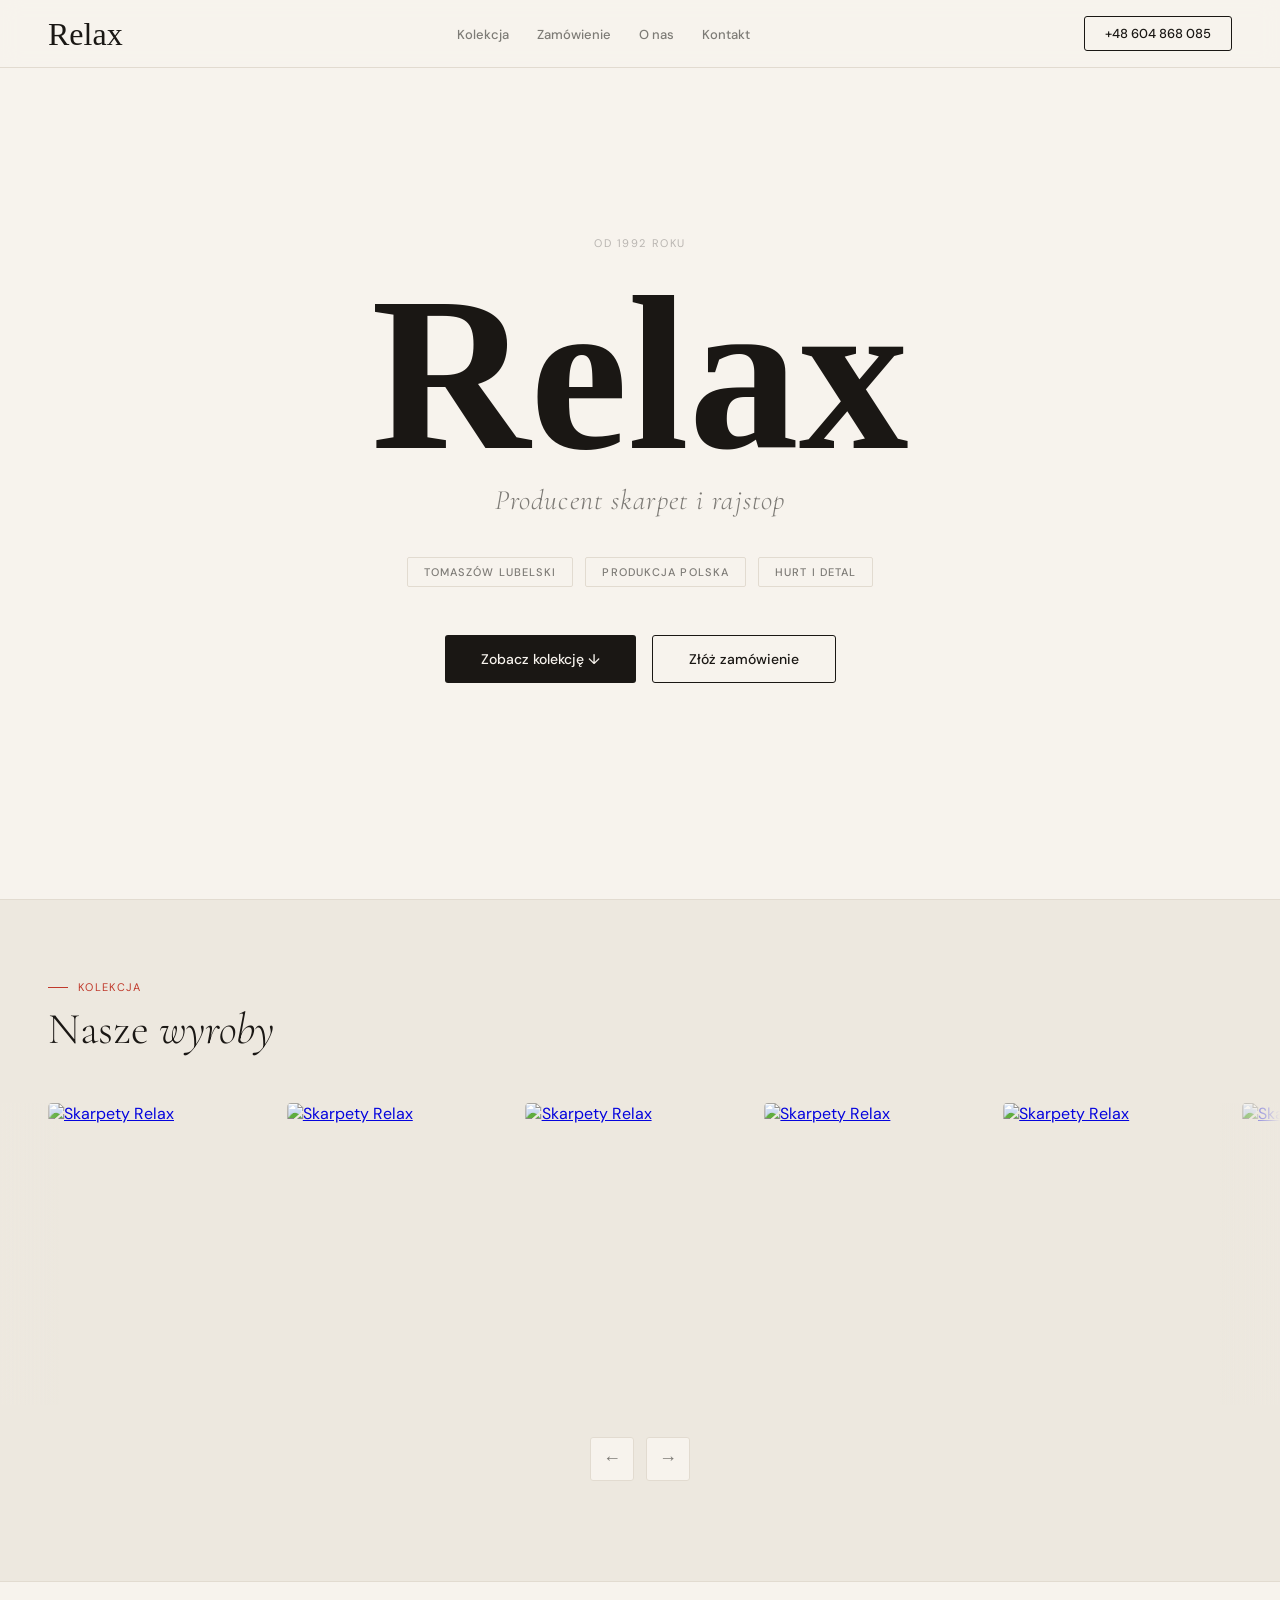
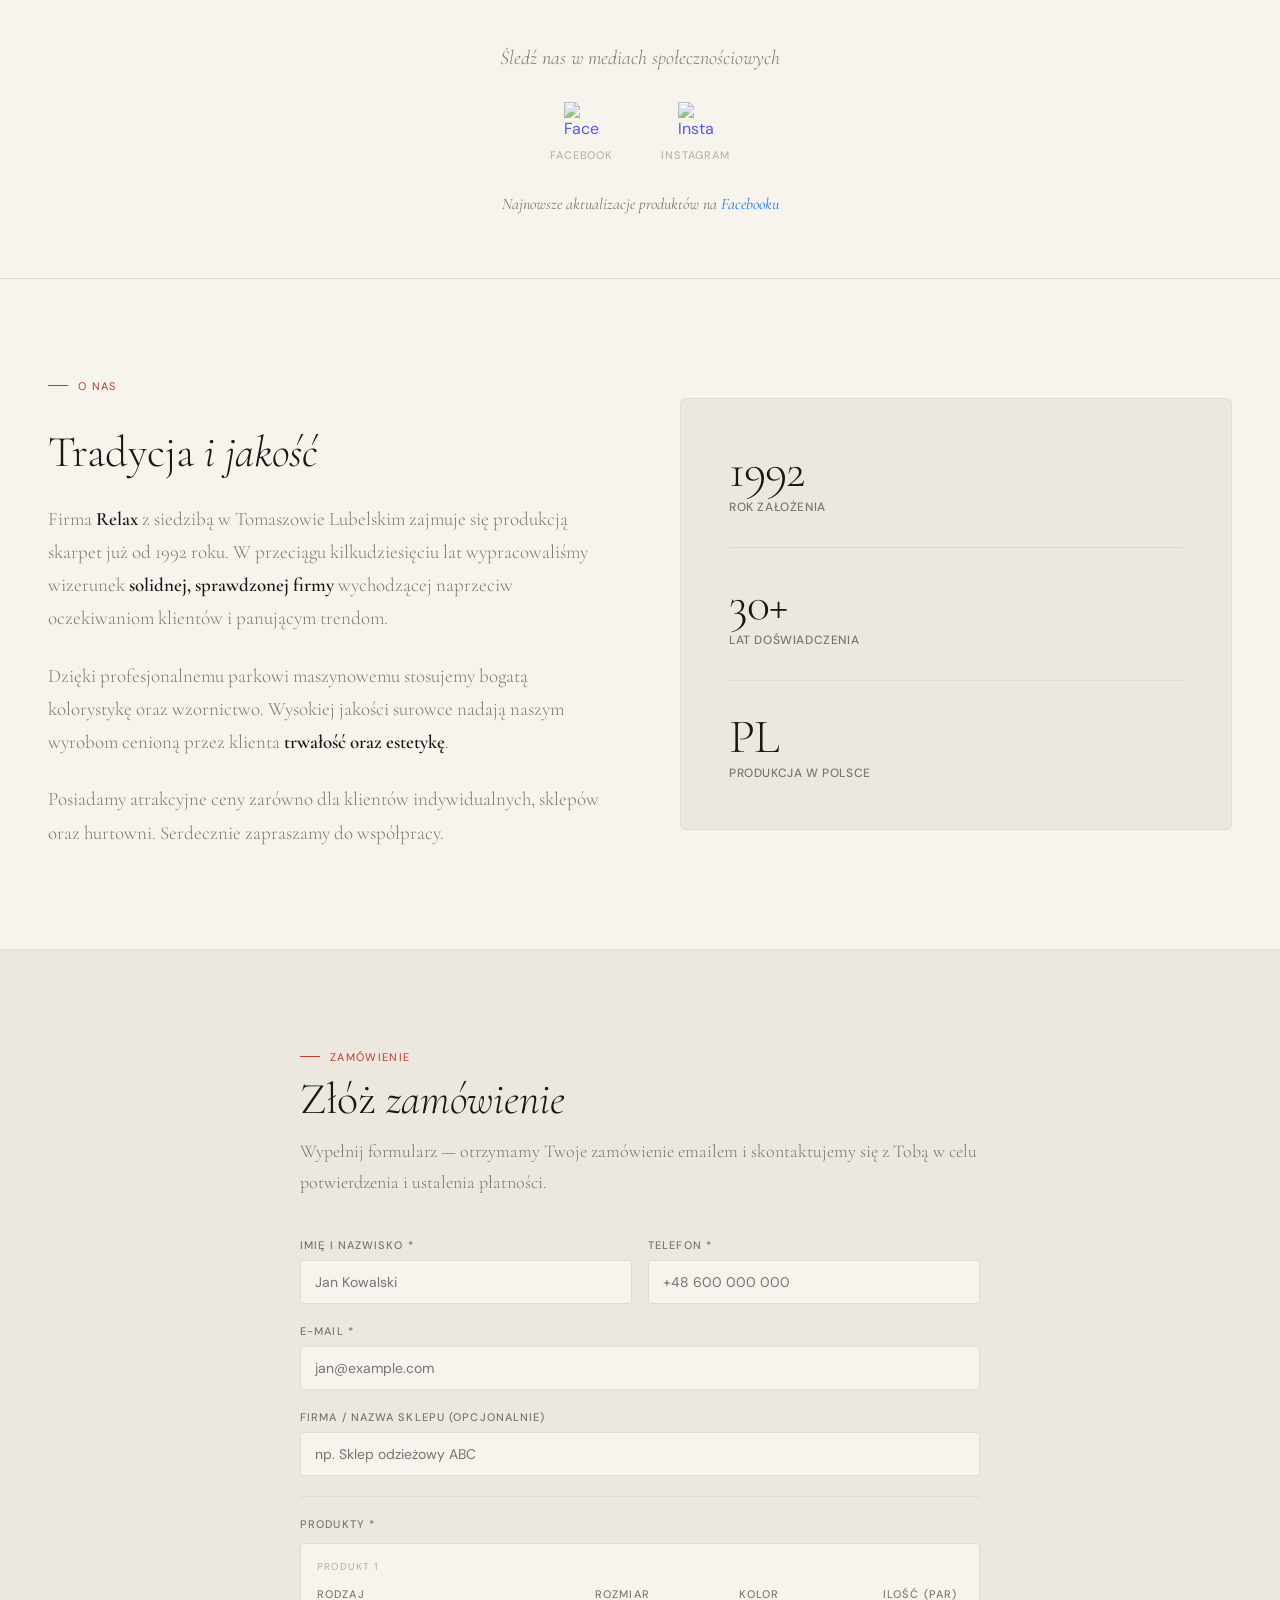
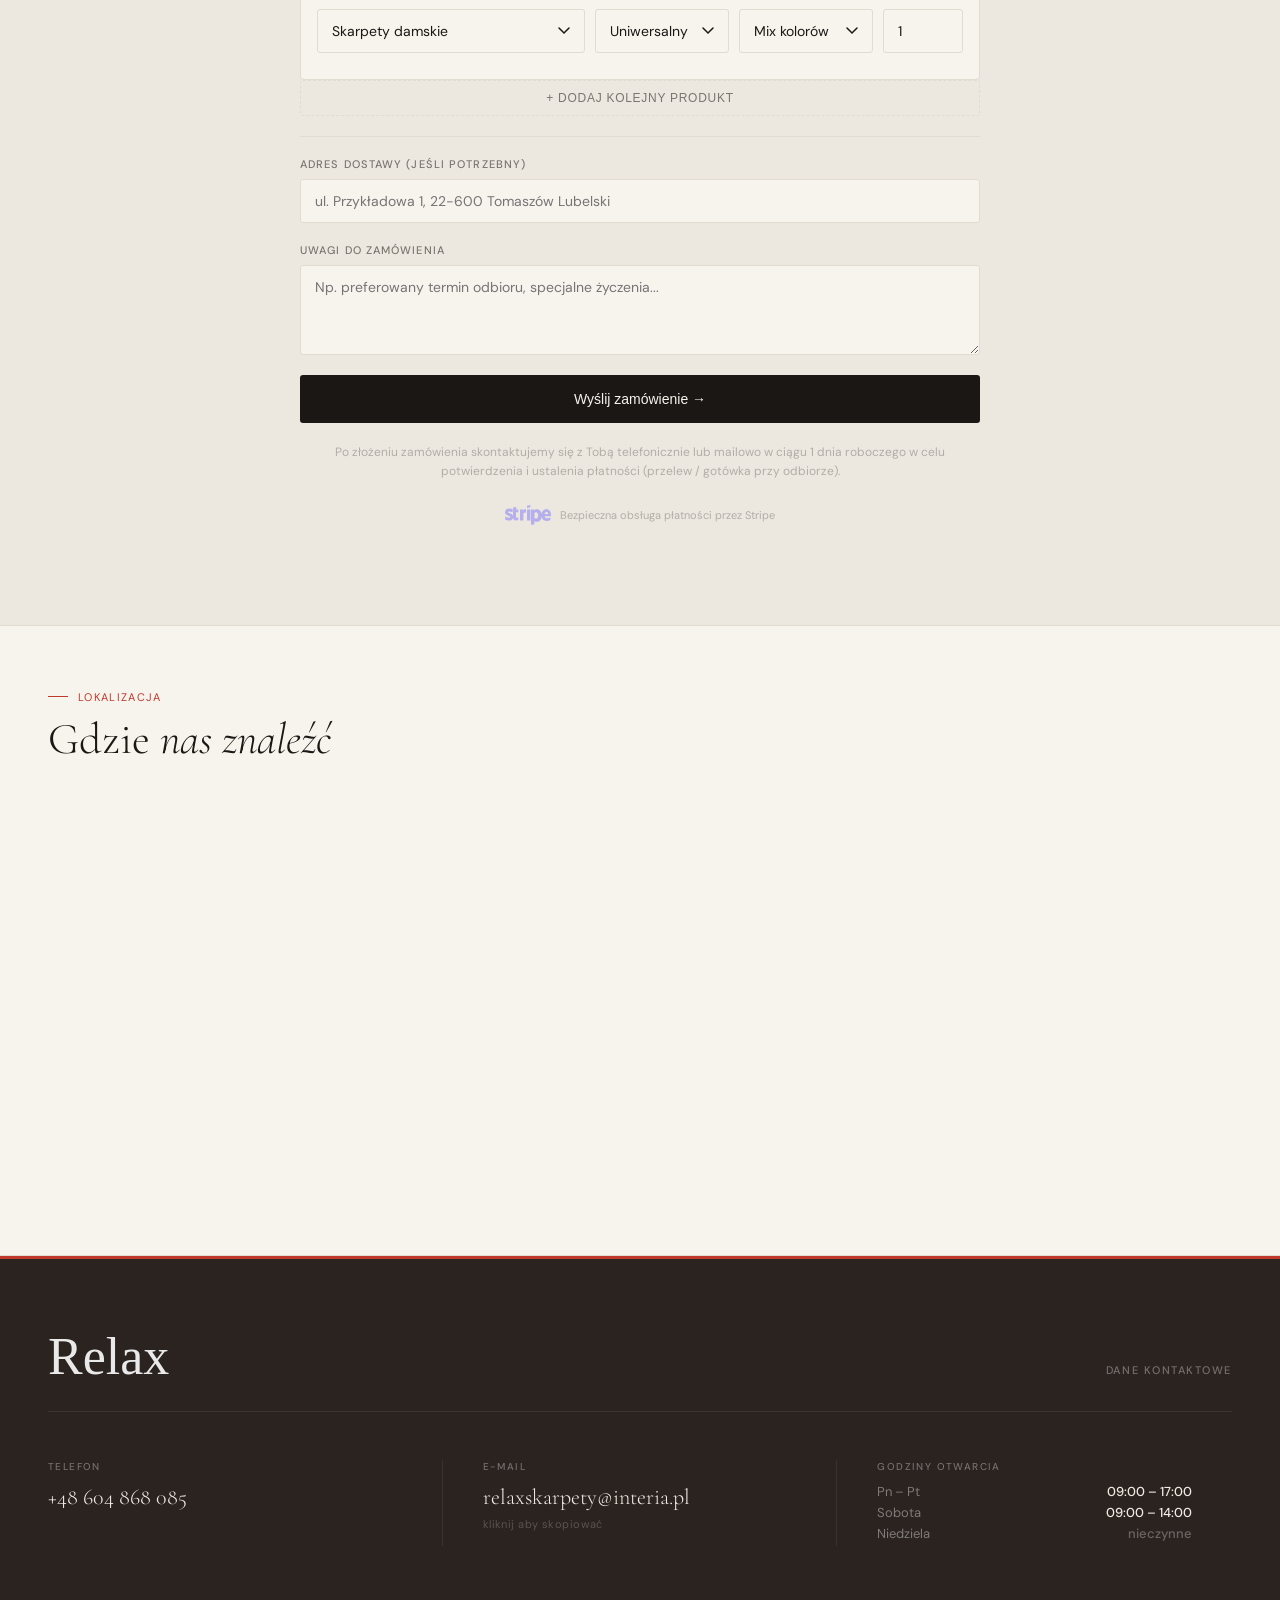
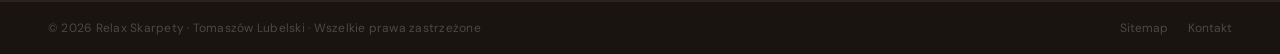
==== commit 5a20521a: "works on my machine" ====
--- a/index.html
+++ b/index.html
@@ -66,8 +66,11 @@
 .hero-tagline { font-family: var(--font-serif); font-size: clamp(18px, 2.5vw, 28px); font-weight: 300; font-style: italic; color: var(--ink-soft); letter-spacing: 0.04em; margin-bottom: 40px; }
 .hero-badges { display: flex; gap: 12px; flex-wrap: wrap; justify-content: center; margin-bottom: 48px; }
 .badge { font-size: 11px; letter-spacing: 0.1em; text-transform: uppercase; padding: 7px 16px; border: 1px solid var(--cream-3); border-radius: 2px; color: var(--ink-soft); font-weight: 500; }
+.hero-cta-group { display: flex; gap: 16px; flex-wrap: wrap; justify-content: center; }
 .hero-cta { display: inline-flex; align-items: center; gap: 10px; font-size: 14px; font-weight: 500; padding: 14px 36px; background: var(--ink); color: var(--cream); text-decoration: none; border-radius: 3px; transition: background 0.15s; }
 .hero-cta:hover { background: var(--ink-2); }
+.hero-cta-outline { display: inline-flex; align-items: center; gap: 10px; font-size: 14px; font-weight: 500; padding: 14px 36px; border: 1px solid var(--ink); color: var(--ink); text-decoration: none; border-radius: 3px; transition: background 0.15s, color 0.15s; }
+.hero-cta-outline:hover { background: var(--ink); color: var(--cream); }
 
 /* ── GALLERY ── */
 .gallery { padding: 80px 0 100px; overflow: hidden; background: var(--cream-2); border-bottom: 1px solid var(--cream-3); }
@@ -86,12 +89,34 @@
 
 .carousel-track { display: flex; gap: 12px; list-style: none; padding: 0 48px; transition: transform 0.6s cubic-bezier(0.65,0,0.35,1); }
 .carousel-slide { flex: 0 0 calc(20% - 10px); }
+.carousel-slide a { display: block; cursor: zoom-in; }
 .carousel-slide img { width: 100%; aspect-ratio: 3/4; object-fit: cover; display: block; border-radius: 4px; filter: sepia(8%); transition: filter 0.3s, transform 0.3s; }
-.carousel-slide img:hover { filter: sepia(0%); transform: scale(1.02); }
+.carousel-slide a:hover img { filter: sepia(0%); transform: scale(1.02); }
 
 .carousel-controls { display: flex; justify-content: center; gap: 12px; margin-top: 32px; }
 .c-btn { width: 44px; height: 44px; border: 1px solid var(--cream-3); background: var(--cream); border-radius: 3px; cursor: pointer; display: flex; align-items: center; justify-content: center; font-size: 18px; color: var(--ink-soft); transition: border-color 0.15s, color 0.15s; }
 .c-btn:hover { border-color: var(--ink); color: var(--ink); }
+
+/* ── LIGHTBOX ── */
+.lightbox-overlay {
+  display: none; position: fixed; inset: 0; z-index: 900;
+  background: rgba(26,23,20,0.92); align-items: center; justify-content: center;
+  cursor: zoom-out;
+}
+.lightbox-overlay.active { display: flex; }
+.lightbox-img { max-width: 90vw; max-height: 90vh; object-fit: contain; border-radius: 4px; box-shadow: 0 24px 80px rgba(0,0,0,0.5); }
+.lightbox-close { position: absolute; top: 24px; right: 32px; font-size: 32px; color: rgba(247,243,237,0.7); cursor: pointer; background: none; border: none; line-height: 1; transition: color 0.15s; }
+.lightbox-close:hover { color: var(--cream); }
+.lightbox-prev, .lightbox-next {
+  position: absolute; top: 50%; transform: translateY(-50%);
+  background: rgba(247,243,237,0.08); border: 1px solid rgba(247,243,237,0.15);
+  color: var(--cream); font-size: 22px; width: 50px; height: 50px;
+  border-radius: 3px; cursor: pointer; display: flex; align-items: center; justify-content: center;
+  transition: background 0.15s;
+}
+.lightbox-prev:hover, .lightbox-next:hover { background: rgba(247,243,237,0.2); }
+.lightbox-prev { left: 20px; }
+.lightbox-next { right: 20px; }
 
 /* ── SOCIALS ── */
 .socials-section { padding: 64px 48px; display: flex; flex-direction: column; align-items: center; gap: 32px; border-bottom: 1px solid var(--cream-3); }
@@ -122,32 +147,223 @@
 .map-iframe-wrap { width: 100%; height: 450px; }
 .map-iframe-wrap iframe { width: 100%; height: 100%; border: 0; filter: sepia(12%) contrast(1.04); display: block; }
 
-/* ── FOOTER (contains contact + copyright) ── */
-footer {
-  background: var(--ink);
-  color: var(--cream);
-}
-.footer-contact {
-  padding: 56px 48px;
+/* ── ORDER SECTION ── */
+.order-section {
+  padding: 100px 48px;
+  background: var(--cream-2);
+  border-bottom: 1px solid var(--cream-3);
+}
+.order-inner {
+  max-width: 680px;
+  margin: 0 auto;
+}
+.order-inner .section-eyebrow { margin-bottom: 10px; }
+.order-inner .section-title { margin-bottom: 12px; }
+.order-desc {
+  font-family: var(--font-serif);
+  font-size: 18px;
+  font-weight: 300;
+  color: var(--ink-soft);
+  line-height: 1.7;
+  margin-bottom: 40px;
+}
+
+/* ORDER FORM */
+.order-form { display: flex; flex-direction: column; gap: 20px; }
+.form-row { display: grid; grid-template-columns: 1fr 1fr; gap: 16px; }
+.form-group { display: flex; flex-direction: column; gap: 8px; }
+.form-label { font-size: 11px; letter-spacing: 0.1em; text-transform: uppercase; color: var(--ink-soft); font-weight: 500; }
+.form-input, .form-select, .form-textarea {
+  font-family: var(--font-body);
+  font-size: 14px;
+  color: var(--ink);
+  background: var(--cream);
+  border: 1px solid var(--cream-3);
+  border-radius: 3px;
+  padding: 12px 14px;
+  transition: border-color 0.15s;
+  outline: none;
+  width: 100%;
+}
+.form-input:focus, .form-select:focus, .form-textarea:focus { border-color: var(--ink); }
+.form-select { cursor: pointer; -webkit-appearance: none; appearance: none; background-image: url("data:image/svg+xml,%3Csvg xmlns='http://www.w3.org/2000/svg' width='12' height='8' viewBox='0 0 12 8'%3E%3Cpath d='M1 1l5 5 5-5' stroke='%231a1714' stroke-width='1.5' fill='none' stroke-linecap='round'/%3E%3C/svg%3E"); background-repeat: no-repeat; background-position: right 14px center; padding-right: 36px; }
+.form-textarea { resize: vertical; min-height: 90px; }
+
+/* PRODUCT ROWS */
+.products-list { display: flex; flex-direction: column; gap: 12px; }
+.product-row {
   display: grid;
-  grid-template-columns: 1fr 1fr 1fr;
-}
-.footer-cell { padding: 0 40px; border-right: 1px solid rgba(255,255,255,0.07); }
+  grid-template-columns: 2fr 1fr 1fr auto;
+  gap: 10px;
+  align-items: end;
+  padding: 16px;
+  background: var(--cream);
+  border: 1px solid var(--cream-3);
+  border-radius: 4px;
+}
+.product-row-num {
+  grid-column: 1 / -1;
+  font-size: 10px;
+  letter-spacing: 0.1em;
+  text-transform: uppercase;
+  color: var(--ink-dim);
+  font-weight: 500;
+  margin-bottom: 4px;
+}
+.remove-row {
+  background: none;
+  border: 1px solid var(--cream-3);
+  border-radius: 3px;
+  width: 36px; height: 36px;
+  cursor: pointer;
+  color: var(--ink-soft);
+  font-size: 16px;
+  display: flex; align-items: center; justify-content: center;
+  transition: border-color 0.15s, color 0.15s;
+  align-self: flex-end;
+}
+.remove-row:hover { border-color: var(--rust); color: var(--rust); }
+
+.add-row-btn {
+  background: none;
+  border: 1px dashed var(--cream-3);
+  border-radius: 3px;
+  padding: 10px;
+  font-size: 12px;
+  font-weight: 500;
+  letter-spacing: 0.06em;
+  color: var(--ink-soft);
+  cursor: pointer;
+  text-transform: uppercase;
+  transition: border-color 0.15s, color 0.15s;
+  width: 100%;
+}
+.add-row-btn:hover { border-color: var(--ink); color: var(--ink); }
+
+.form-divider { height: 1px; background: var(--cream-3); }
+
+.submit-btn {
+  display: inline-flex; align-items: center; justify-content: center; gap: 10px;
+  font-size: 14px; font-weight: 500;
+  padding: 16px 40px;
+  background: var(--ink); color: var(--cream);
+  border: none; border-radius: 3px;
+  cursor: pointer;
+  transition: background 0.15s;
+  width: 100%;
+}
+.submit-btn:hover:not(:disabled) { background: var(--ink-2); }
+.submit-btn:disabled { opacity: 0.5; cursor: default; }
+
+.order-notice {
+  font-size: 12px;
+  color: var(--ink-dim);
+  line-height: 1.6;
+  text-align: center;
+}
+
+/* Stripe badge */
+.stripe-badge {
+  display: flex; align-items: center; justify-content: center; gap: 8px;
+  font-size: 11px; color: var(--ink-dim); margin-top: 4px;
+}
+.stripe-badge svg { opacity: 0.4; }
+
+/* Order success */
+.order-success {
+  display: none;
+  text-align: center;
+  padding: 48px 24px;
+  border: 1px solid var(--cream-3);
+  border-radius: 6px;
+  background: var(--cream);
+}
+.order-success.show { display: block; }
+.success-icon { font-size: 48px; margin-bottom: 16px; }
+.success-title { font-family: var(--font-serif); font-size: 28px; font-weight: 300; color: var(--ink); margin-bottom: 8px; }
+.success-body { font-family: var(--font-serif); font-size: 18px; font-weight: 300; color: var(--ink-soft); line-height: 1.6; }
+
+/* ── FOOTER — CONTACT BAND ── */
+.footer-contact-band {
+  background: #2a2320;
+  padding: 72px 48px 56px;
+  border-top: 3px solid var(--rust);
+}
+.footer-contact-top {
+  display: flex;
+  align-items: baseline;
+  justify-content: space-between;
+  margin-bottom: 48px;
+  padding-bottom: 28px;
+  border-bottom: 1px solid rgba(255,255,255,0.08);
+}
+.footer-brand-large {
+  font-family: var(--font-display);
+  font-size: 52px;
+  color: #fff;
+  line-height: 1;
+  opacity: 0.9;
+}
+.footer-contact-eyebrow {
+  font-size: 11px;
+  letter-spacing: 0.14em;
+  text-transform: uppercase;
+  color: rgba(255,255,255,0.35);
+  font-weight: 500;
+}
+
+.footer-contact-grid {
+  display: grid;
+  grid-template-columns: repeat(3, 1fr);
+  gap: 0;
+}
+.footer-cell {
+  padding: 0 40px;
+  border-right: 1px solid rgba(255,255,255,0.07);
+}
 .footer-cell:first-child { padding-left: 0; }
 .footer-cell:last-child { border-right: none; }
-.footer-cell-label { font-size: 10px; letter-spacing: 0.12em; text-transform: uppercase; color: rgba(247,243,237,0.3); font-weight: 500; margin-bottom: 8px; }
-.footer-cell-value { font-family: var(--font-serif); font-size: 20px; font-weight: 300; color: var(--cream); text-decoration: none; display: block; transition: color 0.15s; cursor: pointer; }
-.footer-cell-value:hover { color: rgba(247,243,237,0.75); }
-.copy-hint { font-size: 11px; color: rgba(247,243,237,0.28); margin-top: 4px; }
-
+
+.footer-cell-label {
+  font-size: 10px;
+  letter-spacing: 0.14em;
+  text-transform: uppercase;
+  color: rgba(255,255,255,0.35);
+  font-weight: 500;
+  margin-bottom: 10px;
+}
+.footer-cell-value {
+  font-family: var(--font-serif);
+  font-size: 22px;
+  font-weight: 300;
+  color: #f0ebe3;
+  text-decoration: none;
+  display: block;
+  line-height: 1.3;
+  transition: color 0.15s;
+  cursor: pointer;
+}
+.footer-cell-value:hover { color: #fff; }
+.copy-hint {
+  font-size: 11px;
+  color: rgba(255,255,255,0.22);
+  margin-top: 6px;
+  letter-spacing: 0.04em;
+}
+.hours-row { display: flex; justify-content: space-between; margin-bottom: 4px; }
+.hours-day { font-size: 13px; color: rgba(255,255,255,0.4); }
+.hours-time { font-size: 13px; color: #f0ebe3; font-weight: 500; }
+
+/* ── FOOTER BOTTOM ── */
 .footer-bottom {
-  padding: 20px 48px;
-  border-top: 1px solid rgba(255,255,255,0.06);
+  background: #1a1410;
+  padding: 18px 48px;
   display: flex; align-items: center; justify-content: space-between;
-  background: var(--ink-2);
-}
-.footer-brand { font-family: var(--font-display); font-size: 26px; color: var(--cream); opacity: 0.6; }
-.footer-copy { font-size: 12px; color: rgba(247,243,237,0.28); }
+}
+.footer-copy { font-size: 12px; color: rgba(255,255,255,0.22); letter-spacing: 0.02em; }
+.footer-links { display: flex; gap: 20px; }
+.footer-links a { font-size: 12px; color: rgba(255,255,255,0.22); text-decoration: none; transition: color 0.15s; }
+.footer-links a:hover { color: rgba(255,255,255,0.55); }
 
 /* ── FADE ── */
 @keyframes fadeUp { from { opacity:0; transform:translateY(16px); } to { opacity:1; transform:translateY(0); } }
@@ -164,15 +380,34 @@
   .hero { padding: 80px 20px 56px; }
   .hero h1 { font-size: clamp(72px, 22vw, 130px); }
   .gallery-header { padding: 0 20px; }
-  .carousel-track { padding: 0 20px; }
-  .carousel-slide { flex: 0 0 68%; }
+  .carousel-track { 
+    padding: 0;
+    justify-content: center;
+  }
+  .carousel-track-outer { padding: 0 20px; }
+  .carousel-track-outer::before { left: 0; }
+  .carousel-track-outer::after { right: 0; }
+  .carousel-slide { flex: 0 0 72%; max-width: 280px; }
   .socials-section { padding: 48px 20px; }
   .about { grid-template-columns: 1fr; gap: 40px; padding: 60px 20px; }
   .map-header { padding: 48px 20px 28px; }
-  .footer-contact { grid-template-columns: 1fr; padding: 40px 20px; gap: 0; }
-  .footer-cell { padding: 0 0 24px; border-right: none; border-bottom: 1px solid rgba(255,255,255,0.07); margin-bottom: 24px; }
-  .footer-cell:last-child { border-bottom: none; margin-bottom: 0; padding-bottom: 0; }
-  .footer-bottom { flex-direction: column; gap: 6px; text-align: center; padding: 16px 20px; }
+  .order-section { padding: 60px 20px; }
+  .form-row { grid-template-columns: 1fr; }
+  .product-row { grid-template-columns: 1fr 1fr; }
+  .product-row-num { grid-column: 1 / -1; }
+  .remove-row { grid-column: 2; justify-self: end; }
+
+  /* Footer mobile */
+  .footer-contact-band { padding: 48px 20px 40px; }
+  .footer-contact-top { flex-direction: column; gap: 8px; }
+  .footer-brand-large { font-size: 40px; }
+  .footer-contact-grid { grid-template-columns: 1fr; gap: 32px; }
+  .footer-cell { padding: 0; border-right: none; border-bottom: 1px solid rgba(255,255,255,0.07); padding-bottom: 28px; }
+  .footer-cell:last-child { border-bottom: none; padding-bottom: 0; }
+  .footer-bottom { flex-direction: column; gap: 8px; text-align: center; padding: 16px 20px; }
+  .hero-cta-group { flex-direction: column; align-items: center; }
+  .lightbox-prev { left: 8px; }
+  .lightbox-next { right: 8px; }
 }
 </style>
 </head>
@@ -182,6 +417,7 @@
   <a href="#" class="nav-brand">Relax</a>
   <ul class="nav-links">
     <li><a href="#kolekcja">Kolekcja</a></li>
+    <li><a href="#zamowienie">Zamówienie</a></li>
     <li><a href="#o-nas">O nas</a></li>
     <li><a href="#kontakt">Kontakt</a></li>
   </ul>
@@ -198,7 +434,10 @@
     <span class="badge">Produkcja polska</span>
     <span class="badge">Hurt i detal</span>
   </div>
-  <a href="#kolekcja" class="hero-cta fade fade-d3">Zobacz kolekcję ↓</a>
+  <div class="hero-cta-group fade fade-d3">
+    <a href="#kolekcja" class="hero-cta">Zobacz kolekcję ↓</a>
+    <a href="#zamowienie" class="hero-cta-outline">Złóż zamówienie</a>
+  </div>
 </section>
 
 <!-- GALLERY -->
@@ -210,16 +449,19 @@
   <div class="carousel-wrap">
     <div class="carousel-track-outer">
       <ul class="carousel-track" id="track">
-        <li class="carousel-slide"><img src="images/img1.jpg" alt="Skarpety Relax"></li>
-        <li class="carousel-slide"><img src="images/img2.jpg" alt="Skarpety Relax"></li>
-        <li class="carousel-slide"><img src="images/img3.jpg" alt="Skarpety Relax"></li>
-        <li class="carousel-slide"><img src="images/img4.jpg" alt="Skarpety Relax"></li>
-        <li class="carousel-slide"><img src="images/img5.jpg" alt="Skarpety Relax"></li>
-        <li class="carousel-slide"><img src="images/img6.jpg" alt="Skarpety Relax"></li>
-        <li class="carousel-slide"><img src="images/img7.jpg" alt="Skarpety Relax"></li>
-        <li class="carousel-slide"><img src="images/img8.jpg" alt="Skarpety Relax"></li>
-        <li class="carousel-slide"><img src="images/img9.jpg" alt="Skarpety Relax"></li>
-        <li class="carousel-slide"><img src="images/img10.jpg" alt="Skarpety Relax"></li>
+        <li class="carousel-slide"><a href="images/img1.jpg" class="slide-link" data-index="0"><img src="images/img1.jpg" alt="Skarpety Relax"></a></li>
+        <li class="carousel-slide"><a href="images/img2.jpg" class="slide-link" data-index="1"><img src="images/img2.jpg" alt="Skarpety Relax"></a></li>
+        <li class="carousel-slide"><a href="images/img3.jpg" class="slide-link" data-index="2"><img src="images/img3.jpg" alt="Skarpety Relax"></a></li>
+        <li class="carousel-slide"><a href="images/img4.jpg" class="slide-link" data-index="3"><img src="images/img4.jpg" alt="Skarpety Relax"></a></li>
+        <li class="carousel-slide"><a href="images/img5.jpg" class="slide-link" data-index="4"><img src="images/img5.jpg" alt="Skarpety Relax"></a></li>
+        <li class="carousel-slide"><a href="images/img6.jpg" class="slide-link" data-index="5"><img src="images/img6.jpg" alt="Skarpety Relax"></a></li>
+        <li class="carousel-slide"><a href="images/img7.jpg" class="slide-link" data-index="6"><img src="images/img7.jpg" alt="Skarpety Relax"></a></li>
+        <li class="carousel-slide"><a href="images/img8.jpg" class="slide-link" data-index="7"><img src="images/img8.jpg" alt="Skarpety Relax"></a></li>
+        <li class="carousel-slide"><a href="images/img9.jpg" class="slide-link" data-index="8"><img src="images/img9.jpg" alt="Skarpety Relax"></a></li>
+        <li class="carousel-slide"><a href="images/img10.jpg" class="slide-link" data-index="9"><img src="images/img10.jpg" alt="Skarpety Relax"></a></li>
+        <!-- Dodatkowe sloty na więcej zdjęć — wystarczy odkomentować i podmienić -->
+        <!-- <li class="carousel-slide"><a href="images/img11.jpg" class="slide-link" data-index="10"><img src="images/img11.jpg" alt="Skarpety Relax"></a></li> -->
+        <!-- <li class="carousel-slide"><a href="images/img12.jpg" class="slide-link" data-index="11"><img src="images/img12.jpg" alt="Skarpety Relax"></a></li> -->
       </ul>
     </div>
     <div class="carousel-controls">
@@ -228,6 +470,14 @@
     </div>
   </div>
 </section>
+
+<!-- LIGHTBOX -->
+<div class="lightbox-overlay" id="lightbox">
+  <button class="lightbox-close" id="lb-close">✕</button>
+  <button class="lightbox-prev" id="lb-prev">←</button>
+  <img class="lightbox-img" id="lb-img" src="" alt="">
+  <button class="lightbox-next" id="lb-next">→</button>
+</div>
 
 <!-- SOCIALS -->
 <section class="socials-section">
@@ -272,6 +522,85 @@
   </div>
 </section>
 
+<!-- ORDER SECTION -->
+<section class="order-section" id="zamowienie">
+  <div class="order-inner">
+    <div class="section-eyebrow">Zamówienie</div>
+    <h2 class="section-title">Złóż <em>zamówienie</em></h2>
+    <p class="order-desc">Wypełnij formularz — otrzymamy Twoje zamówienie emailem i skontaktujemy się z Tobą w celu potwierdzenia i ustalenia płatności.</p>
+
+    <div id="order-form-wrap">
+      <div class="order-form" id="orderForm">
+
+        <!-- Dane kontaktowe -->
+        <div class="form-row">
+          <div class="form-group">
+            <label class="form-label" for="name">Imię i nazwisko *</label>
+            <input class="form-input" type="text" id="name" placeholder="Jan Kowalski" required>
+          </div>
+          <div class="form-group">
+            <label class="form-label" for="phone">Telefon *</label>
+            <input class="form-input" type="tel" id="phone" placeholder="+48 600 000 000" required>
+          </div>
+        </div>
+        <div class="form-group">
+          <label class="form-label" for="email">E-mail *</label>
+          <input class="form-input" type="email" id="email" placeholder="jan@example.com" required>
+        </div>
+        <div class="form-group">
+          <label class="form-label" for="company">Firma / nazwa sklepu (opcjonalnie)</label>
+          <input class="form-input" type="text" id="company" placeholder="np. Sklep odzieżowy ABC">
+        </div>
+
+        <div class="form-divider"></div>
+
+        <!-- Produkty -->
+        <div>
+          <div class="form-label" style="margin-bottom:12px;">Produkty *</div>
+          <div class="products-list" id="productsList">
+            <!-- Generowane przez JS -->
+          </div>
+          <button type="button" class="add-row-btn" id="addRowBtn">+ Dodaj kolejny produkt</button>
+        </div>
+
+        <div class="form-divider"></div>
+
+        <!-- Adres -->
+        <div class="form-group">
+          <label class="form-label" for="address">Adres dostawy (jeśli potrzebny)</label>
+          <input class="form-input" type="text" id="address" placeholder="ul. Przykładowa 1, 22-600 Tomaszów Lubelski">
+        </div>
+
+        <!-- Uwagi -->
+        <div class="form-group">
+          <label class="form-label" for="notes">Uwagi do zamówienia</label>
+          <textarea class="form-textarea" id="notes" placeholder="Np. preferowany termin odbioru, specjalne życzenia..."></textarea>
+        </div>
+
+        <button class="submit-btn" id="submitBtn" type="button">
+          <span id="submitLabel">Wyślij zamówienie →</span>
+        </button>
+
+        <p class="order-notice">
+          Po złożeniu zamówienia skontaktujemy się z Tobą telefonicznie lub mailowo w ciągu 1 dnia roboczego w celu potwierdzenia i ustalenia płatności (przelew / gotówka przy odbiorze).
+        </p>
+        <div class="stripe-badge">
+          <svg width="47" height="20" viewBox="0 0 47 20" fill="none" xmlns="http://www.w3.org/2000/svg"><path d="M46.1 10.2c0-3.4-1.6-6-4.7-6-3.2 0-5 2.6-5 5.9 0 3.9 2.2 5.9 5.4 5.9 1.5 0 2.7-.3 3.6-.9v-2.6c-.9.5-1.9.7-3.2.7-1.3 0-2.4-.4-2.5-1.9h6.3c.1-.2.1-.8.1-1.1zm-6.3-1.2c0-1.4.9-2 1.7-2 .8 0 1.6.6 1.6 2h-3.3zM32 4.2c-1.3 0-2.1.6-2.6 1l-.2-.8H26v15.6l3.4-.7V16c.5.3 1.2.8 2.5.8 2.5 0 4.8-2 4.8-6.4C36.7 6.2 34.4 4.2 32 4.2zm-.9 9.4c-.8 0-1.3-.3-1.6-.7V8c.4-.4.9-.7 1.6-.7 1.2 0 2 1.4 2 3.1 0 1.8-.8 3.2-2 3.2zM22 3l3.4-.7V0L22 .7V3zm0 1.4h3.4v11.2H22V4.4zm-3.7 1l-.2-1H15v11.2h3.4V8.4c.8-1 2.2-.9 2.6-.7V4.4c-.4-.2-2-.5-2.7 1zM11.4 1.9L8.1 2.6l-.1 9.8c0 1.8 1.4 3.1 3.2 3.1 1 0 1.7-.2 2.1-.4v-2.7c-.4.2-2.3.7-2.3-1V7.2h2.3V4.4h-2.3l.4-2.5zM3.2 7.1c0-.5.4-.7 1.1-.7 1 0 2.3.3 3.3.8V4c-1.1-.4-2.2-.6-3.3-.6C1.7 3.4 0 5 0 7.3c0 3.6 4.9 3 4.9 4.6 0 .6-.5.8-1.2.8-1.1 0-2.4-.4-3.5-1.1v3.2c1.2.5 2.4.8 3.5.8 2.7 0 4.5-1.3 4.5-3.7C8.2 8.1 3.2 8.8 3.2 7.1z" fill="#635BFF"/></svg>
+          <span>Bezpieczna obsługa płatności przez Stripe</span>
+        </div>
+      </div>
+    </div>
+
+    <!-- Sukces -->
+    <div class="order-success" id="orderSuccess">
+      <div class="success-icon">✓</div>
+      <div class="success-title">Zamówienie wysłane!</div>
+      <p class="success-body">Dziękujemy — skontaktujemy się z Tobą wkrótce w celu potwierdzenia i ustalenia szczegółów.</p>
+    </div>
+
+  </div>
+</section>
+
 <!-- MAP -->
 <section class="map-section" id="gdzie">
   <div class="map-header">
@@ -283,36 +612,50 @@
   </div>
 </section>
 
-<!-- FOOTER (contact + copyright w jednym bloku) -->
+<!-- FOOTER — CONTACT BAND -->
 <footer id="kontakt">
-  <div class="footer-contact">
-    <div class="footer-cell">
-      <div class="footer-cell-label">Telefon</div>
-      <a href="tel:+48604868085" class="footer-cell-value">+48 604 868 085</a>
-    </div>
-    <div class="footer-cell">
-      <div class="footer-cell-label">E-mail</div>
-      <span class="footer-cell-value" id="email-copy">relaxskarpety@interia.pl</span>
-      <div class="copy-hint" id="copy-hint">kliknij aby skopiować</div>
-    </div>
-    <div class="footer-cell">
-      <div class="footer-cell-label">Godziny otwarcia</div>
-      <span class="footer-cell-value" style="cursor:default; font-size:17px;">
-        Pn – Pt &nbsp;09:00 – 17:00<br>
-        Sobota &nbsp;09:00 – 14:00
-      </span>
-    </div>
-  </div>
+  <div class="footer-contact-band">
+    <div class="footer-contact-top">
+      <div class="footer-brand-large">Relax</div>
+      <div class="footer-contact-eyebrow">Dane kontaktowe</div>
+    </div>
+
+    <div class="footer-contact-grid">
+      <div class="footer-cell">
+        <div class="footer-cell-label">Telefon</div>
+        <a href="tel:+48604868085" class="footer-cell-value">+48 604 868 085</a>
+      </div>
+      <div class="footer-cell">
+        <div class="footer-cell-label">E-mail</div>
+        <span class="footer-cell-value" id="email-copy">relaxskarpety@interia.pl</span>
+        <div class="copy-hint" id="copy-hint">kliknij aby skopiować</div>
+      </div>
+      <div class="footer-cell">
+        <div class="footer-cell-label">Godziny otwarcia</div>
+        <div style="margin-top:2px;">
+          <div class="hours-row"><span class="hours-day">Pn – Pt</span><span class="hours-time">09:00 – 17:00</span></div>
+          <div class="hours-row"><span class="hours-day">Sobota</span><span class="hours-time">09:00 – 14:00</span></div>
+          <div class="hours-row"><span class="hours-day">Niedziela</span><span class="hours-time" style="color:rgba(255,255,255,0.3);">nieczynne</span></div>
+        </div>
+      </div>
+    </div>
+  </div>
+
+  <!-- FOOTER BOTTOM — DARK STRIP -->
   <div class="footer-bottom">
-    <div class="footer-brand">Relax</div>
     <div class="footer-copy">© 2026 Relax Skarpety · Tomaszów Lubelski · Wszelkie prawa zastrzeżone</div>
+    <div class="footer-links">
+      <a href="sitemap.xml">Sitemap</a>
+      <a href="#kontakt">Kontakt</a>
+    </div>
   </div>
 </footer>
 
 <script>
-// Carousel
+/* ─── CAROUSEL ─── */
 const track = document.getElementById('track');
 let isMoving = false, autoTimer;
+const allImages = Array.from(track.querySelectorAll('.slide-link')).map(a => a.href);
 
 function sw() {
   const s = track.children[0];
@@ -349,7 +692,170 @@
 document.querySelector('.carousel-wrap').addEventListener('mouseleave', startAuto);
 startAuto();
 
-// Email copy
+/* ─── LIGHTBOX ─── */
+let lbIndex = 0;
+const lightbox = document.getElementById('lightbox');
+const lbImg    = document.getElementById('lb-img');
+
+function openLightbox(src) {
+  lbIndex = allImages.indexOf(src);
+  if (lbIndex < 0) lbIndex = 0;
+  lbImg.src = allImages[lbIndex];
+  lightbox.classList.add('active');
+  document.body.style.overflow = 'hidden';
+}
+function closeLightbox() {
+  lightbox.classList.remove('active');
+  document.body.style.overflow = '';
+}
+function lbShow(i) {
+  lbIndex = (i + allImages.length) % allImages.length;
+  lbImg.src = allImages[lbIndex];
+}
+
+document.querySelectorAll('.slide-link').forEach(a => {
+  a.addEventListener('click', e => { e.preventDefault(); openLightbox(a.href); });
+});
+document.getElementById('lb-close').addEventListener('click', closeLightbox);
+lightbox.addEventListener('click', e => { if (e.target === lightbox) closeLightbox(); });
+document.getElementById('lb-prev').addEventListener('click', e => { e.stopPropagation(); lbShow(lbIndex - 1); });
+document.getElementById('lb-next').addEventListener('click', e => { e.stopPropagation(); lbShow(lbIndex + 1); });
+document.addEventListener('keydown', e => {
+  if (!lightbox.classList.contains('active')) return;
+  if (e.key === 'Escape') closeLightbox();
+  if (e.key === 'ArrowLeft') lbShow(lbIndex - 1);
+  if (e.key === 'ArrowRight') lbShow(lbIndex + 1);
+});
+
+/* ─── ORDER FORM ─── */
+const PRODUCT_NAMES = [
+  'Skarpety damskie', 'Skarpety męskie', 'Skarpety dziecięce',
+  'Rajstopy damskie', 'Rajstopy dziecięce', 'Skarpetki sportowe', 'Inne'
+];
+const SIZES = ['Uniwersalny', '19-22', '23-26', '27-30', '31-34', '35-38', '39-42', '43-46'];
+const COLORS = ['Mix kolorów', 'Białe', 'Czarne', 'Szare', 'Kolorowe', 'Inne'];
+
+let rowCount = 0;
+
+function createProductRow() {
+  rowCount++;
+  const li = document.createElement('div');
+  li.className = 'product-row';
+  li.dataset.row = rowCount;
+  li.innerHTML = `
+    <div class="product-row-num">Produkt ${rowCount}</div>
+    <div class="form-group">
+      <label class="form-label">Rodzaj</label>
+      <select class="form-select">
+        ${PRODUCT_NAMES.map(n => `<option>${n}</option>`).join('')}
+      </select>
+    </div>
+    <div class="form-group">
+      <label class="form-label">Rozmiar</label>
+      <select class="form-select">
+        ${SIZES.map(s => `<option>${s}</option>`).join('')}
+      </select>
+    </div>
+    <div class="form-group">
+      <label class="form-label">Kolor</label>
+      <select class="form-select">
+        ${COLORS.map(c => `<option>${c}</option>`).join('')}
+      </select>
+    </div>
+    <div class="form-group">
+      <label class="form-label">Ilość (par)</label>
+      <input class="form-input" type="number" min="1" value="1" style="width:80px;">
+    </div>
+    ${rowCount > 1 ? `<button class="remove-row" title="Usuń">✕</button>` : '<div></div>'}
+  `;
+  if (rowCount > 1) {
+    li.querySelector('.remove-row').addEventListener('click', () => {
+      li.remove();
+      renumberRows();
+    });
+  }
+  return li;
+}
+
+function renumberRows() {
+  document.querySelectorAll('.product-row').forEach((row, i) => {
+    const num = row.querySelector('.product-row-num');
+    if (num) num.textContent = `Produkt ${i + 1}`;
+  });
+}
+
+document.getElementById('productsList').appendChild(createProductRow());
+document.getElementById('addRowBtn').addEventListener('click', () => {
+  document.getElementById('productsList').appendChild(createProductRow());
+});
+
+document.getElementById('submitBtn').addEventListener('click', async () => {
+  const name    = document.getElementById('name').value.trim();
+  const phone   = document.getElementById('phone').value.trim();
+  const email   = document.getElementById('email').value.trim();
+  const company = document.getElementById('company').value.trim();
+  const address = document.getElementById('address').value.trim();
+  const notes   = document.getElementById('notes').value.trim();
+
+  if (!name || !phone || !email) {
+    alert('Proszę wypełnić wymagane pola: imię, telefon, e-mail.');
+    return;
+  }
+
+  // Zbierz produkty
+  const products = [];
+  document.querySelectorAll('.product-row').forEach(row => {
+    const selects = row.querySelectorAll('select');
+    const qty     = row.querySelector('input[type="number"]');
+    if (selects.length >= 3) {
+      products.push({
+        rodzaj: selects[0].value,
+        rozmiar: selects[1].value,
+        kolor: selects[2].value,
+        ilosc: qty ? qty.value : '1'
+      });
+    }
+  });
+
+  const btn = document.getElementById('submitBtn');
+  const label = document.getElementById('submitLabel');
+  btn.disabled = true;
+  label.textContent = 'Wysyłanie...';
+
+  // Wyślij przez Formspree (zastąp YOUR_FORM_ID swoim ID)
+  const FORMSPREE_ID = 'YOUR_FORM_ID'; // ← wstaw swoje ID z formspree.io
+  const payload = {
+    name, phone, email, company, address, notes,
+    zamowienie: products.map((p, i) =>
+      `#${i+1}: ${p.rodzaj} | rozmiar ${p.rozmiar} | ${p.kolor} | ${p.ilosc} par`
+    ).join('\n')
+  };
+
+  try {
+    const res = await fetch(`https://formspree.io/f/${FORMSPREE_ID}`, {
+      method: 'POST',
+      headers: { 'Content-Type': 'application/json', 'Accept': 'application/json' },
+      body: JSON.stringify(payload)
+    });
+
+    if (res.ok) {
+      document.getElementById('order-form-wrap').style.display = 'none';
+      document.getElementById('orderSuccess').classList.add('show');
+    } else {
+      throw new Error('server');
+    }
+  } catch {
+    // Fallback: otwórz klienta mailowego z gotową treścią
+    const body = encodeURIComponent(
+      `Nowe zamówienie od: ${name}\nTelefon: ${phone}\nEmail: ${email}${company ? '\nFirma: '+company : ''}${address ? '\nAdres: '+address : ''}\n\nZamówienie:\n${payload.zamowienie}${notes ? '\n\nUwagi: '+notes : ''}`
+    );
+    window.location.href = `mailto:relaxskarpety@interia.pl?subject=Zamówienie%20od%20${encodeURIComponent(name)}&body=${body}`;
+    btn.disabled = false;
+    label.textContent = 'Wyślij zamówienie →';
+  }
+});
+
+/* ─── EMAIL COPY ─── */
 const emailEl  = document.getElementById('email-copy');
 const copyHint = document.getElementById('copy-hint');
 emailEl.addEventListener('click', () => {
@@ -360,7 +866,7 @@
   });
 });
 
-// Fade in
+/* ─── FADE IN ─── */
 const io = new IntersectionObserver(
   entries => entries.forEach(e => { if (e.isIntersecting) e.target.classList.add('in'); }),
   { threshold: 0.12 }
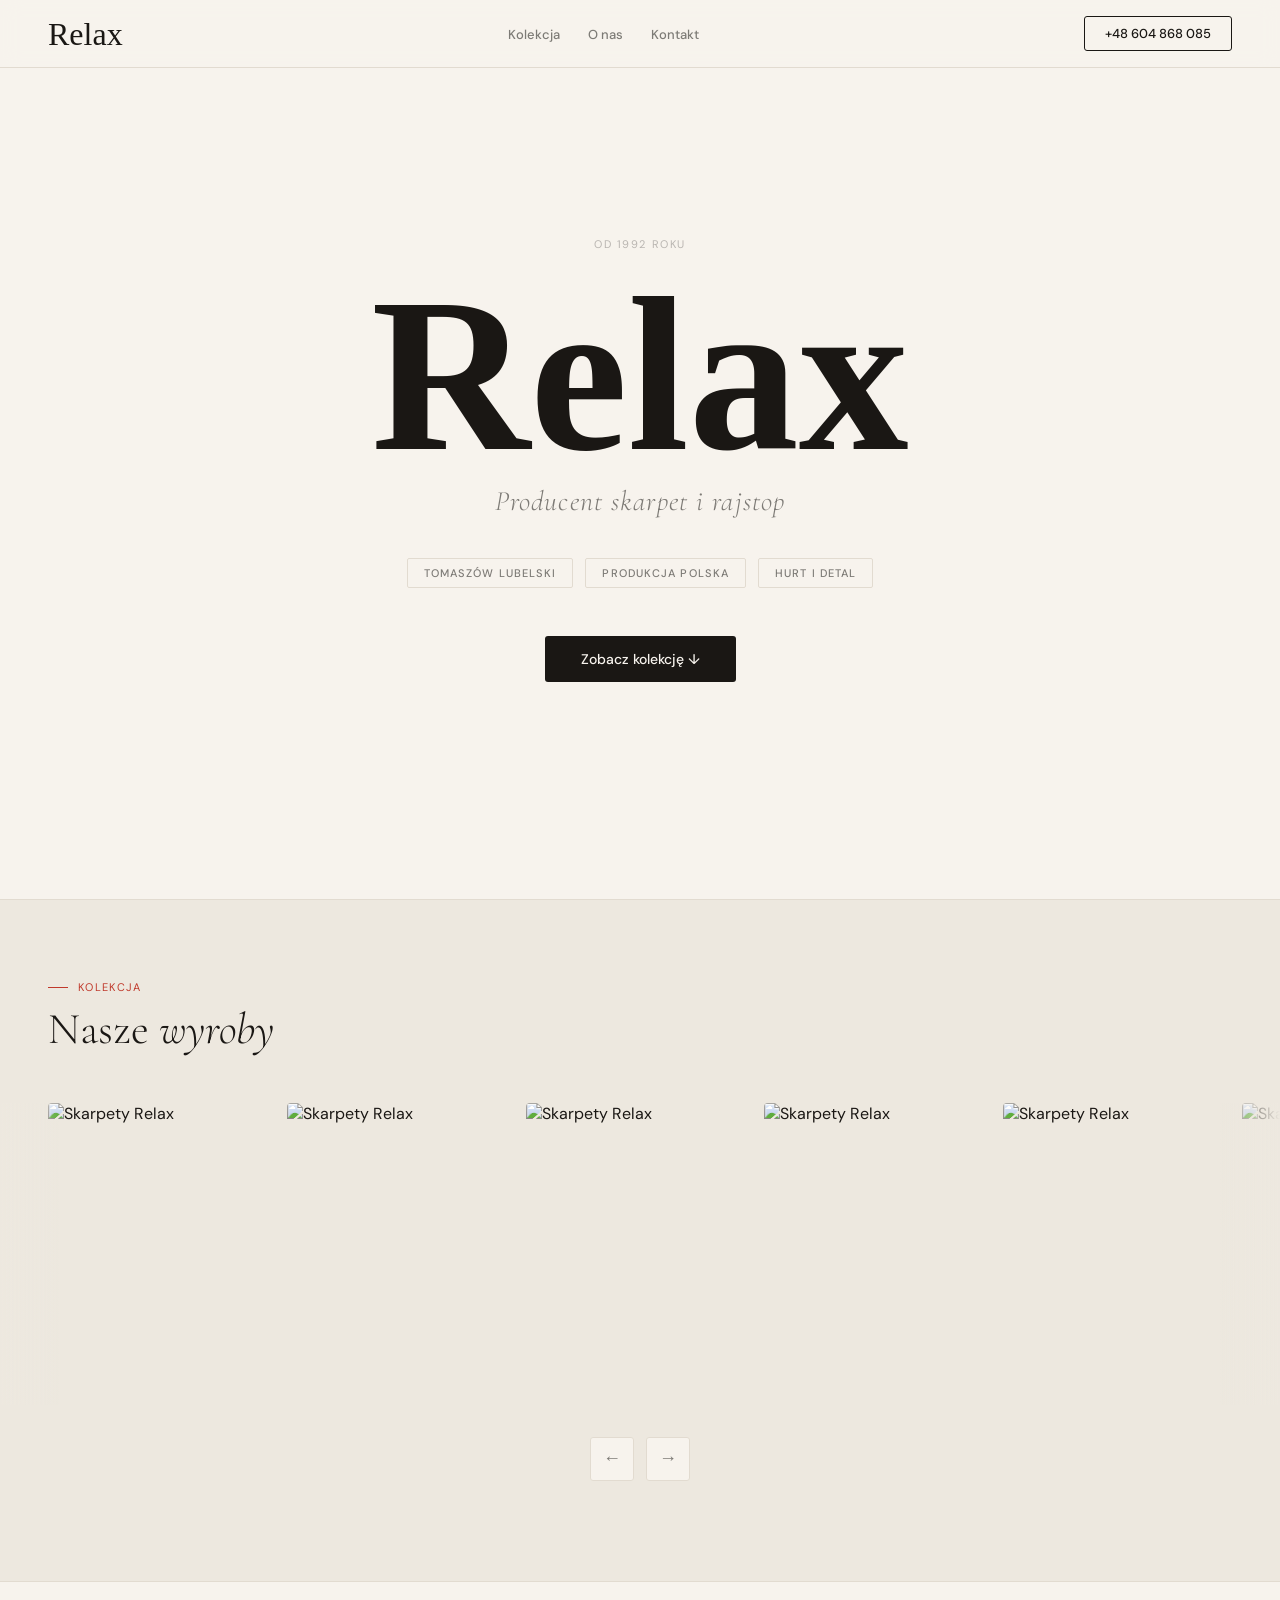
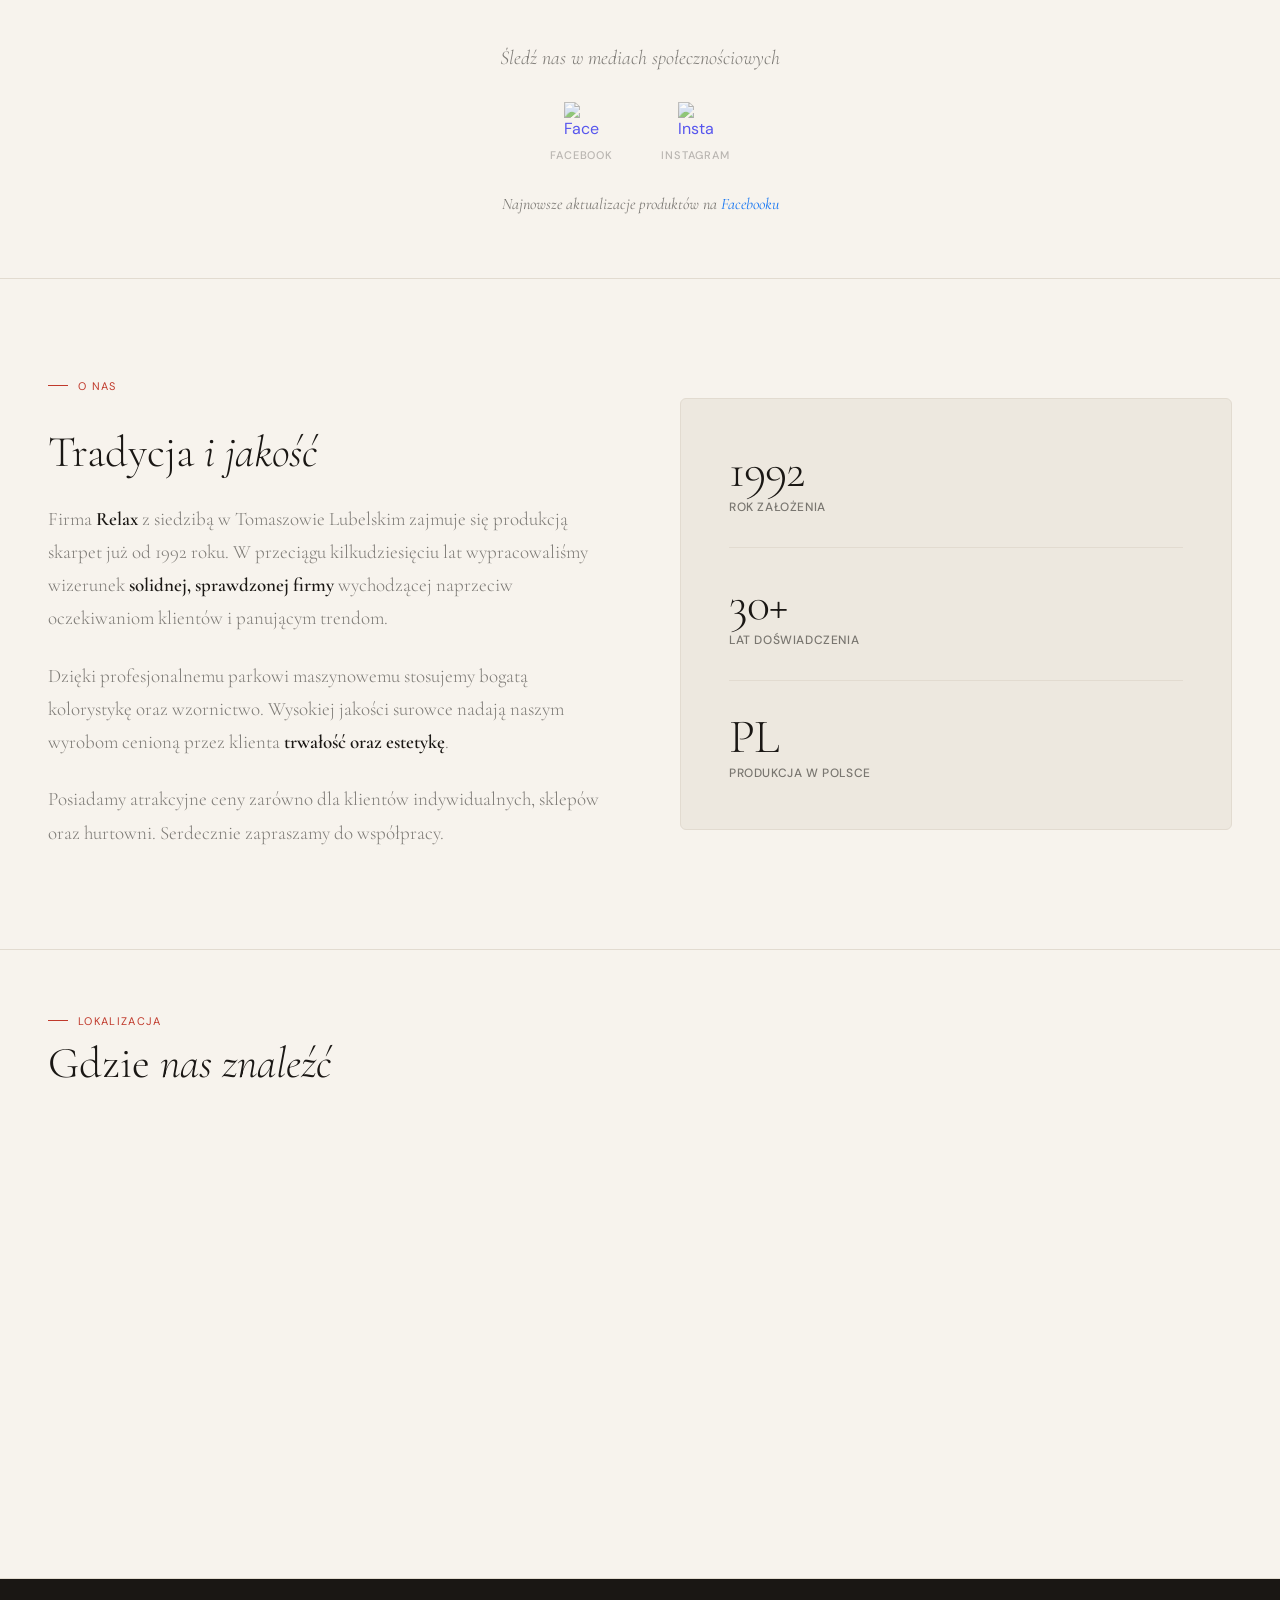
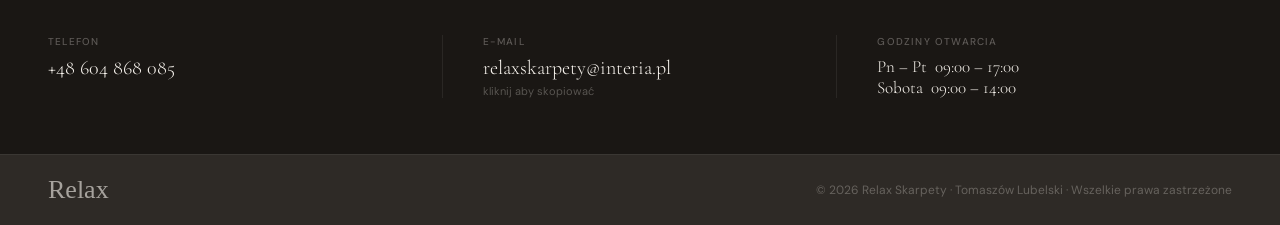
==== commit 975ab0f5: "yeet" ====
--- a/index.html
+++ b/index.html
@@ -66,11 +66,8 @@
 .hero-tagline { font-family: var(--font-serif); font-size: clamp(18px, 2.5vw, 28px); font-weight: 300; font-style: italic; color: var(--ink-soft); letter-spacing: 0.04em; margin-bottom: 40px; }
 .hero-badges { display: flex; gap: 12px; flex-wrap: wrap; justify-content: center; margin-bottom: 48px; }
 .badge { font-size: 11px; letter-spacing: 0.1em; text-transform: uppercase; padding: 7px 16px; border: 1px solid var(--cream-3); border-radius: 2px; color: var(--ink-soft); font-weight: 500; }
-.hero-cta-group { display: flex; gap: 16px; flex-wrap: wrap; justify-content: center; }
 .hero-cta { display: inline-flex; align-items: center; gap: 10px; font-size: 14px; font-weight: 500; padding: 14px 36px; background: var(--ink); color: var(--cream); text-decoration: none; border-radius: 3px; transition: background 0.15s; }
 .hero-cta:hover { background: var(--ink-2); }
-.hero-cta-outline { display: inline-flex; align-items: center; gap: 10px; font-size: 14px; font-weight: 500; padding: 14px 36px; border: 1px solid var(--ink); color: var(--ink); text-decoration: none; border-radius: 3px; transition: background 0.15s, color 0.15s; }
-.hero-cta-outline:hover { background: var(--ink); color: var(--cream); }
 
 /* ── GALLERY ── */
 .gallery { padding: 80px 0 100px; overflow: hidden; background: var(--cream-2); border-bottom: 1px solid var(--cream-3); }
@@ -89,34 +86,12 @@
 
 .carousel-track { display: flex; gap: 12px; list-style: none; padding: 0 48px; transition: transform 0.6s cubic-bezier(0.65,0,0.35,1); }
 .carousel-slide { flex: 0 0 calc(20% - 10px); }
-.carousel-slide a { display: block; cursor: zoom-in; }
 .carousel-slide img { width: 100%; aspect-ratio: 3/4; object-fit: cover; display: block; border-radius: 4px; filter: sepia(8%); transition: filter 0.3s, transform 0.3s; }
-.carousel-slide a:hover img { filter: sepia(0%); transform: scale(1.02); }
+.carousel-slide img:hover { filter: sepia(0%); transform: scale(1.02); }
 
 .carousel-controls { display: flex; justify-content: center; gap: 12px; margin-top: 32px; }
 .c-btn { width: 44px; height: 44px; border: 1px solid var(--cream-3); background: var(--cream); border-radius: 3px; cursor: pointer; display: flex; align-items: center; justify-content: center; font-size: 18px; color: var(--ink-soft); transition: border-color 0.15s, color 0.15s; }
 .c-btn:hover { border-color: var(--ink); color: var(--ink); }
-
-/* ── LIGHTBOX ── */
-.lightbox-overlay {
-  display: none; position: fixed; inset: 0; z-index: 900;
-  background: rgba(26,23,20,0.92); align-items: center; justify-content: center;
-  cursor: zoom-out;
-}
-.lightbox-overlay.active { display: flex; }
-.lightbox-img { max-width: 90vw; max-height: 90vh; object-fit: contain; border-radius: 4px; box-shadow: 0 24px 80px rgba(0,0,0,0.5); }
-.lightbox-close { position: absolute; top: 24px; right: 32px; font-size: 32px; color: rgba(247,243,237,0.7); cursor: pointer; background: none; border: none; line-height: 1; transition: color 0.15s; }
-.lightbox-close:hover { color: var(--cream); }
-.lightbox-prev, .lightbox-next {
-  position: absolute; top: 50%; transform: translateY(-50%);
-  background: rgba(247,243,237,0.08); border: 1px solid rgba(247,243,237,0.15);
-  color: var(--cream); font-size: 22px; width: 50px; height: 50px;
-  border-radius: 3px; cursor: pointer; display: flex; align-items: center; justify-content: center;
-  transition: background 0.15s;
-}
-.lightbox-prev:hover, .lightbox-next:hover { background: rgba(247,243,237,0.2); }
-.lightbox-prev { left: 20px; }
-.lightbox-next { right: 20px; }
 
 /* ── SOCIALS ── */
 .socials-section { padding: 64px 48px; display: flex; flex-direction: column; align-items: center; gap: 32px; border-bottom: 1px solid var(--cream-3); }
@@ -147,223 +122,32 @@
 .map-iframe-wrap { width: 100%; height: 450px; }
 .map-iframe-wrap iframe { width: 100%; height: 100%; border: 0; filter: sepia(12%) contrast(1.04); display: block; }
 
-/* ── ORDER SECTION ── */
-.order-section {
-  padding: 100px 48px;
-  background: var(--cream-2);
-  border-bottom: 1px solid var(--cream-3);
-}
-.order-inner {
-  max-width: 680px;
-  margin: 0 auto;
-}
-.order-inner .section-eyebrow { margin-bottom: 10px; }
-.order-inner .section-title { margin-bottom: 12px; }
-.order-desc {
-  font-family: var(--font-serif);
-  font-size: 18px;
-  font-weight: 300;
-  color: var(--ink-soft);
-  line-height: 1.7;
-  margin-bottom: 40px;
-}
-
-/* ORDER FORM */
-.order-form { display: flex; flex-direction: column; gap: 20px; }
-.form-row { display: grid; grid-template-columns: 1fr 1fr; gap: 16px; }
-.form-group { display: flex; flex-direction: column; gap: 8px; }
-.form-label { font-size: 11px; letter-spacing: 0.1em; text-transform: uppercase; color: var(--ink-soft); font-weight: 500; }
-.form-input, .form-select, .form-textarea {
-  font-family: var(--font-body);
-  font-size: 14px;
-  color: var(--ink);
-  background: var(--cream);
-  border: 1px solid var(--cream-3);
-  border-radius: 3px;
-  padding: 12px 14px;
-  transition: border-color 0.15s;
-  outline: none;
-  width: 100%;
-}
-.form-input:focus, .form-select:focus, .form-textarea:focus { border-color: var(--ink); }
-.form-select { cursor: pointer; -webkit-appearance: none; appearance: none; background-image: url("data:image/svg+xml,%3Csvg xmlns='http://www.w3.org/2000/svg' width='12' height='8' viewBox='0 0 12 8'%3E%3Cpath d='M1 1l5 5 5-5' stroke='%231a1714' stroke-width='1.5' fill='none' stroke-linecap='round'/%3E%3C/svg%3E"); background-repeat: no-repeat; background-position: right 14px center; padding-right: 36px; }
-.form-textarea { resize: vertical; min-height: 90px; }
-
-/* PRODUCT ROWS */
-.products-list { display: flex; flex-direction: column; gap: 12px; }
-.product-row {
+/* ── FOOTER (contains contact + copyright) ── */
+footer {
+  background: var(--ink);
+  color: var(--cream);
+}
+.footer-contact {
+  padding: 56px 48px;
   display: grid;
-  grid-template-columns: 2fr 1fr 1fr auto;
-  gap: 10px;
-  align-items: end;
-  padding: 16px;
-  background: var(--cream);
-  border: 1px solid var(--cream-3);
-  border-radius: 4px;
-}
-.product-row-num {
-  grid-column: 1 / -1;
-  font-size: 10px;
-  letter-spacing: 0.1em;
-  text-transform: uppercase;
-  color: var(--ink-dim);
-  font-weight: 500;
-  margin-bottom: 4px;
-}
-.remove-row {
-  background: none;
-  border: 1px solid var(--cream-3);
-  border-radius: 3px;
-  width: 36px; height: 36px;
-  cursor: pointer;
-  color: var(--ink-soft);
-  font-size: 16px;
-  display: flex; align-items: center; justify-content: center;
-  transition: border-color 0.15s, color 0.15s;
-  align-self: flex-end;
-}
-.remove-row:hover { border-color: var(--rust); color: var(--rust); }
-
-.add-row-btn {
-  background: none;
-  border: 1px dashed var(--cream-3);
-  border-radius: 3px;
-  padding: 10px;
-  font-size: 12px;
-  font-weight: 500;
-  letter-spacing: 0.06em;
-  color: var(--ink-soft);
-  cursor: pointer;
-  text-transform: uppercase;
-  transition: border-color 0.15s, color 0.15s;
-  width: 100%;
-}
-.add-row-btn:hover { border-color: var(--ink); color: var(--ink); }
-
-.form-divider { height: 1px; background: var(--cream-3); }
-
-.submit-btn {
-  display: inline-flex; align-items: center; justify-content: center; gap: 10px;
-  font-size: 14px; font-weight: 500;
-  padding: 16px 40px;
-  background: var(--ink); color: var(--cream);
-  border: none; border-radius: 3px;
-  cursor: pointer;
-  transition: background 0.15s;
-  width: 100%;
-}
-.submit-btn:hover:not(:disabled) { background: var(--ink-2); }
-.submit-btn:disabled { opacity: 0.5; cursor: default; }
-
-.order-notice {
-  font-size: 12px;
-  color: var(--ink-dim);
-  line-height: 1.6;
-  text-align: center;
-}
-
-/* Stripe badge */
-.stripe-badge {
-  display: flex; align-items: center; justify-content: center; gap: 8px;
-  font-size: 11px; color: var(--ink-dim); margin-top: 4px;
-}
-.stripe-badge svg { opacity: 0.4; }
-
-/* Order success */
-.order-success {
-  display: none;
-  text-align: center;
-  padding: 48px 24px;
-  border: 1px solid var(--cream-3);
-  border-radius: 6px;
-  background: var(--cream);
-}
-.order-success.show { display: block; }
-.success-icon { font-size: 48px; margin-bottom: 16px; }
-.success-title { font-family: var(--font-serif); font-size: 28px; font-weight: 300; color: var(--ink); margin-bottom: 8px; }
-.success-body { font-family: var(--font-serif); font-size: 18px; font-weight: 300; color: var(--ink-soft); line-height: 1.6; }
-
-/* ── FOOTER — CONTACT BAND ── */
-.footer-contact-band {
-  background: #2a2320;
-  padding: 72px 48px 56px;
-  border-top: 3px solid var(--rust);
-}
-.footer-contact-top {
-  display: flex;
-  align-items: baseline;
-  justify-content: space-between;
-  margin-bottom: 48px;
-  padding-bottom: 28px;
-  border-bottom: 1px solid rgba(255,255,255,0.08);
-}
-.footer-brand-large {
-  font-family: var(--font-display);
-  font-size: 52px;
-  color: #fff;
-  line-height: 1;
-  opacity: 0.9;
-}
-.footer-contact-eyebrow {
-  font-size: 11px;
-  letter-spacing: 0.14em;
-  text-transform: uppercase;
-  color: rgba(255,255,255,0.35);
-  font-weight: 500;
-}
-
-.footer-contact-grid {
-  display: grid;
-  grid-template-columns: repeat(3, 1fr);
-  gap: 0;
-}
-.footer-cell {
-  padding: 0 40px;
-  border-right: 1px solid rgba(255,255,255,0.07);
-}
+  grid-template-columns: 1fr 1fr 1fr;
+}
+.footer-cell { padding: 0 40px; border-right: 1px solid rgba(255,255,255,0.07); }
 .footer-cell:first-child { padding-left: 0; }
 .footer-cell:last-child { border-right: none; }
-
-.footer-cell-label {
-  font-size: 10px;
-  letter-spacing: 0.14em;
-  text-transform: uppercase;
-  color: rgba(255,255,255,0.35);
-  font-weight: 500;
-  margin-bottom: 10px;
-}
-.footer-cell-value {
-  font-family: var(--font-serif);
-  font-size: 22px;
-  font-weight: 300;
-  color: #f0ebe3;
-  text-decoration: none;
-  display: block;
-  line-height: 1.3;
-  transition: color 0.15s;
-  cursor: pointer;
-}
-.footer-cell-value:hover { color: #fff; }
-.copy-hint {
-  font-size: 11px;
-  color: rgba(255,255,255,0.22);
-  margin-top: 6px;
-  letter-spacing: 0.04em;
-}
-.hours-row { display: flex; justify-content: space-between; margin-bottom: 4px; }
-.hours-day { font-size: 13px; color: rgba(255,255,255,0.4); }
-.hours-time { font-size: 13px; color: #f0ebe3; font-weight: 500; }
-
-/* ── FOOTER BOTTOM ── */
+.footer-cell-label { font-size: 10px; letter-spacing: 0.12em; text-transform: uppercase; color: rgba(247,243,237,0.3); font-weight: 500; margin-bottom: 8px; }
+.footer-cell-value { font-family: var(--font-serif); font-size: 20px; font-weight: 300; color: var(--cream); text-decoration: none; display: block; transition: color 0.15s; cursor: pointer; }
+.footer-cell-value:hover { color: rgba(247,243,237,0.75); }
+.copy-hint { font-size: 11px; color: rgba(247,243,237,0.28); margin-top: 4px; }
+
 .footer-bottom {
-  background: #1a1410;
-  padding: 18px 48px;
+  padding: 20px 48px;
+  border-top: 1px solid rgba(255,255,255,0.06);
   display: flex; align-items: center; justify-content: space-between;
-}
-.footer-copy { font-size: 12px; color: rgba(255,255,255,0.22); letter-spacing: 0.02em; }
-.footer-links { display: flex; gap: 20px; }
-.footer-links a { font-size: 12px; color: rgba(255,255,255,0.22); text-decoration: none; transition: color 0.15s; }
-.footer-links a:hover { color: rgba(255,255,255,0.55); }
+  background: var(--ink-2);
+}
+.footer-brand { font-family: var(--font-display); font-size: 26px; color: var(--cream); opacity: 0.6; }
+.footer-copy { font-size: 12px; color: rgba(247,243,237,0.28); }
 
 /* ── FADE ── */
 @keyframes fadeUp { from { opacity:0; transform:translateY(16px); } to { opacity:1; transform:translateY(0); } }
@@ -380,34 +164,15 @@
   .hero { padding: 80px 20px 56px; }
   .hero h1 { font-size: clamp(72px, 22vw, 130px); }
   .gallery-header { padding: 0 20px; }
-  .carousel-track { 
-    padding: 0;
-    justify-content: center;
-  }
-  .carousel-track-outer { padding: 0 20px; }
-  .carousel-track-outer::before { left: 0; }
-  .carousel-track-outer::after { right: 0; }
-  .carousel-slide { flex: 0 0 72%; max-width: 280px; }
+  .carousel-track { padding: 0 20px; }
+  .carousel-slide { flex: 0 0 68%; }
   .socials-section { padding: 48px 20px; }
   .about { grid-template-columns: 1fr; gap: 40px; padding: 60px 20px; }
   .map-header { padding: 48px 20px 28px; }
-  .order-section { padding: 60px 20px; }
-  .form-row { grid-template-columns: 1fr; }
-  .product-row { grid-template-columns: 1fr 1fr; }
-  .product-row-num { grid-column: 1 / -1; }
-  .remove-row { grid-column: 2; justify-self: end; }
-
-  /* Footer mobile */
-  .footer-contact-band { padding: 48px 20px 40px; }
-  .footer-contact-top { flex-direction: column; gap: 8px; }
-  .footer-brand-large { font-size: 40px; }
-  .footer-contact-grid { grid-template-columns: 1fr; gap: 32px; }
-  .footer-cell { padding: 0; border-right: none; border-bottom: 1px solid rgba(255,255,255,0.07); padding-bottom: 28px; }
-  .footer-cell:last-child { border-bottom: none; padding-bottom: 0; }
-  .footer-bottom { flex-direction: column; gap: 8px; text-align: center; padding: 16px 20px; }
-  .hero-cta-group { flex-direction: column; align-items: center; }
-  .lightbox-prev { left: 8px; }
-  .lightbox-next { right: 8px; }
+  .footer-contact { grid-template-columns: 1fr; padding: 40px 20px; gap: 0; }
+  .footer-cell { padding: 0 0 24px; border-right: none; border-bottom: 1px solid rgba(255,255,255,0.07); margin-bottom: 24px; }
+  .footer-cell:last-child { border-bottom: none; margin-bottom: 0; padding-bottom: 0; }
+  .footer-bottom { flex-direction: column; gap: 6px; text-align: center; padding: 16px 20px; }
 }
 </style>
 </head>
@@ -417,7 +182,6 @@
   <a href="#" class="nav-brand">Relax</a>
   <ul class="nav-links">
     <li><a href="#kolekcja">Kolekcja</a></li>
-    <li><a href="#zamowienie">Zamówienie</a></li>
     <li><a href="#o-nas">O nas</a></li>
     <li><a href="#kontakt">Kontakt</a></li>
   </ul>
@@ -434,10 +198,7 @@
     <span class="badge">Produkcja polska</span>
     <span class="badge">Hurt i detal</span>
   </div>
-  <div class="hero-cta-group fade fade-d3">
-    <a href="#kolekcja" class="hero-cta">Zobacz kolekcję ↓</a>
-    <a href="#zamowienie" class="hero-cta-outline">Złóż zamówienie</a>
-  </div>
+  <a href="#kolekcja" class="hero-cta fade fade-d3">Zobacz kolekcję ↓</a>
 </section>
 
 <!-- GALLERY -->
@@ -449,19 +210,16 @@
   <div class="carousel-wrap">
     <div class="carousel-track-outer">
       <ul class="carousel-track" id="track">
-        <li class="carousel-slide"><a href="images/img1.jpg" class="slide-link" data-index="0"><img src="images/img1.jpg" alt="Skarpety Relax"></a></li>
-        <li class="carousel-slide"><a href="images/img2.jpg" class="slide-link" data-index="1"><img src="images/img2.jpg" alt="Skarpety Relax"></a></li>
-        <li class="carousel-slide"><a href="images/img3.jpg" class="slide-link" data-index="2"><img src="images/img3.jpg" alt="Skarpety Relax"></a></li>
-        <li class="carousel-slide"><a href="images/img4.jpg" class="slide-link" data-index="3"><img src="images/img4.jpg" alt="Skarpety Relax"></a></li>
-        <li class="carousel-slide"><a href="images/img5.jpg" class="slide-link" data-index="4"><img src="images/img5.jpg" alt="Skarpety Relax"></a></li>
-        <li class="carousel-slide"><a href="images/img6.jpg" class="slide-link" data-index="5"><img src="images/img6.jpg" alt="Skarpety Relax"></a></li>
-        <li class="carousel-slide"><a href="images/img7.jpg" class="slide-link" data-index="6"><img src="images/img7.jpg" alt="Skarpety Relax"></a></li>
-        <li class="carousel-slide"><a href="images/img8.jpg" class="slide-link" data-index="7"><img src="images/img8.jpg" alt="Skarpety Relax"></a></li>
-        <li class="carousel-slide"><a href="images/img9.jpg" class="slide-link" data-index="8"><img src="images/img9.jpg" alt="Skarpety Relax"></a></li>
-        <li class="carousel-slide"><a href="images/img10.jpg" class="slide-link" data-index="9"><img src="images/img10.jpg" alt="Skarpety Relax"></a></li>
-        <!-- Dodatkowe sloty na więcej zdjęć — wystarczy odkomentować i podmienić -->
-        <!-- <li class="carousel-slide"><a href="images/img11.jpg" class="slide-link" data-index="10"><img src="images/img11.jpg" alt="Skarpety Relax"></a></li> -->
-        <!-- <li class="carousel-slide"><a href="images/img12.jpg" class="slide-link" data-index="11"><img src="images/img12.jpg" alt="Skarpety Relax"></a></li> -->
+        <li class="carousel-slide"><img src="images/img1.jpg" alt="Skarpety Relax"></li>
+        <li class="carousel-slide"><img src="images/img2.jpg" alt="Skarpety Relax"></li>
+        <li class="carousel-slide"><img src="images/img3.jpg" alt="Skarpety Relax"></li>
+        <li class="carousel-slide"><img src="images/img4.jpg" alt="Skarpety Relax"></li>
+        <li class="carousel-slide"><img src="images/img5.jpg" alt="Skarpety Relax"></li>
+        <li class="carousel-slide"><img src="images/img6.jpg" alt="Skarpety Relax"></li>
+        <li class="carousel-slide"><img src="images/img7.jpg" alt="Skarpety Relax"></li>
+        <li class="carousel-slide"><img src="images/img8.jpg" alt="Skarpety Relax"></li>
+        <li class="carousel-slide"><img src="images/img9.jpg" alt="Skarpety Relax"></li>
+        <li class="carousel-slide"><img src="images/img10.jpg" alt="Skarpety Relax"></li>
       </ul>
     </div>
     <div class="carousel-controls">
@@ -470,14 +228,6 @@
     </div>
   </div>
 </section>
-
-<!-- LIGHTBOX -->
-<div class="lightbox-overlay" id="lightbox">
-  <button class="lightbox-close" id="lb-close">✕</button>
-  <button class="lightbox-prev" id="lb-prev">←</button>
-  <img class="lightbox-img" id="lb-img" src="" alt="">
-  <button class="lightbox-next" id="lb-next">→</button>
-</div>
 
 <!-- SOCIALS -->
 <section class="socials-section">
@@ -522,85 +272,6 @@
   </div>
 </section>
 
-<!-- ORDER SECTION -->
-<section class="order-section" id="zamowienie">
-  <div class="order-inner">
-    <div class="section-eyebrow">Zamówienie</div>
-    <h2 class="section-title">Złóż <em>zamówienie</em></h2>
-    <p class="order-desc">Wypełnij formularz — otrzymamy Twoje zamówienie emailem i skontaktujemy się z Tobą w celu potwierdzenia i ustalenia płatności.</p>
-
-    <div id="order-form-wrap">
-      <div class="order-form" id="orderForm">
-
-        <!-- Dane kontaktowe -->
-        <div class="form-row">
-          <div class="form-group">
-            <label class="form-label" for="name">Imię i nazwisko *</label>
-            <input class="form-input" type="text" id="name" placeholder="Jan Kowalski" required>
-          </div>
-          <div class="form-group">
-            <label class="form-label" for="phone">Telefon *</label>
-            <input class="form-input" type="tel" id="phone" placeholder="+48 600 000 000" required>
-          </div>
-        </div>
-        <div class="form-group">
-          <label class="form-label" for="email">E-mail *</label>
-          <input class="form-input" type="email" id="email" placeholder="jan@example.com" required>
-        </div>
-        <div class="form-group">
-          <label class="form-label" for="company">Firma / nazwa sklepu (opcjonalnie)</label>
-          <input class="form-input" type="text" id="company" placeholder="np. Sklep odzieżowy ABC">
-        </div>
-
-        <div class="form-divider"></div>
-
-        <!-- Produkty -->
-        <div>
-          <div class="form-label" style="margin-bottom:12px;">Produkty *</div>
-          <div class="products-list" id="productsList">
-            <!-- Generowane przez JS -->
-          </div>
-          <button type="button" class="add-row-btn" id="addRowBtn">+ Dodaj kolejny produkt</button>
-        </div>
-
-        <div class="form-divider"></div>
-
-        <!-- Adres -->
-        <div class="form-group">
-          <label class="form-label" for="address">Adres dostawy (jeśli potrzebny)</label>
-          <input class="form-input" type="text" id="address" placeholder="ul. Przykładowa 1, 22-600 Tomaszów Lubelski">
-        </div>
-
-        <!-- Uwagi -->
-        <div class="form-group">
-          <label class="form-label" for="notes">Uwagi do zamówienia</label>
-          <textarea class="form-textarea" id="notes" placeholder="Np. preferowany termin odbioru, specjalne życzenia..."></textarea>
-        </div>
-
-        <button class="submit-btn" id="submitBtn" type="button">
-          <span id="submitLabel">Wyślij zamówienie →</span>
-        </button>
-
-        <p class="order-notice">
-          Po złożeniu zamówienia skontaktujemy się z Tobą telefonicznie lub mailowo w ciągu 1 dnia roboczego w celu potwierdzenia i ustalenia płatności (przelew / gotówka przy odbiorze).
-        </p>
-        <div class="stripe-badge">
-          <svg width="47" height="20" viewBox="0 0 47 20" fill="none" xmlns="http://www.w3.org/2000/svg"><path d="M46.1 10.2c0-3.4-1.6-6-4.7-6-3.2 0-5 2.6-5 5.9 0 3.9 2.2 5.9 5.4 5.9 1.5 0 2.7-.3 3.6-.9v-2.6c-.9.5-1.9.7-3.2.7-1.3 0-2.4-.4-2.5-1.9h6.3c.1-.2.1-.8.1-1.1zm-6.3-1.2c0-1.4.9-2 1.7-2 .8 0 1.6.6 1.6 2h-3.3zM32 4.2c-1.3 0-2.1.6-2.6 1l-.2-.8H26v15.6l3.4-.7V16c.5.3 1.2.8 2.5.8 2.5 0 4.8-2 4.8-6.4C36.7 6.2 34.4 4.2 32 4.2zm-.9 9.4c-.8 0-1.3-.3-1.6-.7V8c.4-.4.9-.7 1.6-.7 1.2 0 2 1.4 2 3.1 0 1.8-.8 3.2-2 3.2zM22 3l3.4-.7V0L22 .7V3zm0 1.4h3.4v11.2H22V4.4zm-3.7 1l-.2-1H15v11.2h3.4V8.4c.8-1 2.2-.9 2.6-.7V4.4c-.4-.2-2-.5-2.7 1zM11.4 1.9L8.1 2.6l-.1 9.8c0 1.8 1.4 3.1 3.2 3.1 1 0 1.7-.2 2.1-.4v-2.7c-.4.2-2.3.7-2.3-1V7.2h2.3V4.4h-2.3l.4-2.5zM3.2 7.1c0-.5.4-.7 1.1-.7 1 0 2.3.3 3.3.8V4c-1.1-.4-2.2-.6-3.3-.6C1.7 3.4 0 5 0 7.3c0 3.6 4.9 3 4.9 4.6 0 .6-.5.8-1.2.8-1.1 0-2.4-.4-3.5-1.1v3.2c1.2.5 2.4.8 3.5.8 2.7 0 4.5-1.3 4.5-3.7C8.2 8.1 3.2 8.8 3.2 7.1z" fill="#635BFF"/></svg>
-          <span>Bezpieczna obsługa płatności przez Stripe</span>
-        </div>
-      </div>
-    </div>
-
-    <!-- Sukces -->
-    <div class="order-success" id="orderSuccess">
-      <div class="success-icon">✓</div>
-      <div class="success-title">Zamówienie wysłane!</div>
-      <p class="success-body">Dziękujemy — skontaktujemy się z Tobą wkrótce w celu potwierdzenia i ustalenia szczegółów.</p>
-    </div>
-
-  </div>
-</section>
-
 <!-- MAP -->
 <section class="map-section" id="gdzie">
   <div class="map-header">
@@ -612,50 +283,36 @@
   </div>
 </section>
 
-<!-- FOOTER — CONTACT BAND -->
+<!-- FOOTER (contact + copyright w jednym bloku) -->
 <footer id="kontakt">
-  <div class="footer-contact-band">
-    <div class="footer-contact-top">
-      <div class="footer-brand-large">Relax</div>
-      <div class="footer-contact-eyebrow">Dane kontaktowe</div>
-    </div>
-
-    <div class="footer-contact-grid">
-      <div class="footer-cell">
-        <div class="footer-cell-label">Telefon</div>
-        <a href="tel:+48604868085" class="footer-cell-value">+48 604 868 085</a>
-      </div>
-      <div class="footer-cell">
-        <div class="footer-cell-label">E-mail</div>
-        <span class="footer-cell-value" id="email-copy">relaxskarpety@interia.pl</span>
-        <div class="copy-hint" id="copy-hint">kliknij aby skopiować</div>
-      </div>
-      <div class="footer-cell">
-        <div class="footer-cell-label">Godziny otwarcia</div>
-        <div style="margin-top:2px;">
-          <div class="hours-row"><span class="hours-day">Pn – Pt</span><span class="hours-time">09:00 – 17:00</span></div>
-          <div class="hours-row"><span class="hours-day">Sobota</span><span class="hours-time">09:00 – 14:00</span></div>
-          <div class="hours-row"><span class="hours-day">Niedziela</span><span class="hours-time" style="color:rgba(255,255,255,0.3);">nieczynne</span></div>
-        </div>
-      </div>
-    </div>
-  </div>
-
-  <!-- FOOTER BOTTOM — DARK STRIP -->
+  <div class="footer-contact">
+    <div class="footer-cell">
+      <div class="footer-cell-label">Telefon</div>
+      <a href="tel:+48604868085" class="footer-cell-value">+48 604 868 085</a>
+    </div>
+    <div class="footer-cell">
+      <div class="footer-cell-label">E-mail</div>
+      <span class="footer-cell-value" id="email-copy">relaxskarpety@interia.pl</span>
+      <div class="copy-hint" id="copy-hint">kliknij aby skopiować</div>
+    </div>
+    <div class="footer-cell">
+      <div class="footer-cell-label">Godziny otwarcia</div>
+      <span class="footer-cell-value" style="cursor:default; font-size:17px;">
+        Pn – Pt &nbsp;09:00 – 17:00<br>
+        Sobota &nbsp;09:00 – 14:00
+      </span>
+    </div>
+  </div>
   <div class="footer-bottom">
+    <div class="footer-brand">Relax</div>
     <div class="footer-copy">© 2026 Relax Skarpety · Tomaszów Lubelski · Wszelkie prawa zastrzeżone</div>
-    <div class="footer-links">
-      <a href="sitemap.xml">Sitemap</a>
-      <a href="#kontakt">Kontakt</a>
-    </div>
   </div>
 </footer>
 
 <script>
-/* ─── CAROUSEL ─── */
+// Carousel
 const track = document.getElementById('track');
 let isMoving = false, autoTimer;
-const allImages = Array.from(track.querySelectorAll('.slide-link')).map(a => a.href);
 
 function sw() {
   const s = track.children[0];
@@ -692,170 +349,7 @@
 document.querySelector('.carousel-wrap').addEventListener('mouseleave', startAuto);
 startAuto();
 
-/* ─── LIGHTBOX ─── */
-let lbIndex = 0;
-const lightbox = document.getElementById('lightbox');
-const lbImg    = document.getElementById('lb-img');
-
-function openLightbox(src) {
-  lbIndex = allImages.indexOf(src);
-  if (lbIndex < 0) lbIndex = 0;
-  lbImg.src = allImages[lbIndex];
-  lightbox.classList.add('active');
-  document.body.style.overflow = 'hidden';
-}
-function closeLightbox() {
-  lightbox.classList.remove('active');
-  document.body.style.overflow = '';
-}
-function lbShow(i) {
-  lbIndex = (i + allImages.length) % allImages.length;
-  lbImg.src = allImages[lbIndex];
-}
-
-document.querySelectorAll('.slide-link').forEach(a => {
-  a.addEventListener('click', e => { e.preventDefault(); openLightbox(a.href); });
-});
-document.getElementById('lb-close').addEventListener('click', closeLightbox);
-lightbox.addEventListener('click', e => { if (e.target === lightbox) closeLightbox(); });
-document.getElementById('lb-prev').addEventListener('click', e => { e.stopPropagation(); lbShow(lbIndex - 1); });
-document.getElementById('lb-next').addEventListener('click', e => { e.stopPropagation(); lbShow(lbIndex + 1); });
-document.addEventListener('keydown', e => {
-  if (!lightbox.classList.contains('active')) return;
-  if (e.key === 'Escape') closeLightbox();
-  if (e.key === 'ArrowLeft') lbShow(lbIndex - 1);
-  if (e.key === 'ArrowRight') lbShow(lbIndex + 1);
-});
-
-/* ─── ORDER FORM ─── */
-const PRODUCT_NAMES = [
-  'Skarpety damskie', 'Skarpety męskie', 'Skarpety dziecięce',
-  'Rajstopy damskie', 'Rajstopy dziecięce', 'Skarpetki sportowe', 'Inne'
-];
-const SIZES = ['Uniwersalny', '19-22', '23-26', '27-30', '31-34', '35-38', '39-42', '43-46'];
-const COLORS = ['Mix kolorów', 'Białe', 'Czarne', 'Szare', 'Kolorowe', 'Inne'];
-
-let rowCount = 0;
-
-function createProductRow() {
-  rowCount++;
-  const li = document.createElement('div');
-  li.className = 'product-row';
-  li.dataset.row = rowCount;
-  li.innerHTML = `
-    <div class="product-row-num">Produkt ${rowCount}</div>
-    <div class="form-group">
-      <label class="form-label">Rodzaj</label>
-      <select class="form-select">
-        ${PRODUCT_NAMES.map(n => `<option>${n}</option>`).join('')}
-      </select>
-    </div>
-    <div class="form-group">
-      <label class="form-label">Rozmiar</label>
-      <select class="form-select">
-        ${SIZES.map(s => `<option>${s}</option>`).join('')}
-      </select>
-    </div>
-    <div class="form-group">
-      <label class="form-label">Kolor</label>
-      <select class="form-select">
-        ${COLORS.map(c => `<option>${c}</option>`).join('')}
-      </select>
-    </div>
-    <div class="form-group">
-      <label class="form-label">Ilość (par)</label>
-      <input class="form-input" type="number" min="1" value="1" style="width:80px;">
-    </div>
-    ${rowCount > 1 ? `<button class="remove-row" title="Usuń">✕</button>` : '<div></div>'}
-  `;
-  if (rowCount > 1) {
-    li.querySelector('.remove-row').addEventListener('click', () => {
-      li.remove();
-      renumberRows();
-    });
-  }
-  return li;
-}
-
-function renumberRows() {
-  document.querySelectorAll('.product-row').forEach((row, i) => {
-    const num = row.querySelector('.product-row-num');
-    if (num) num.textContent = `Produkt ${i + 1}`;
-  });
-}
-
-document.getElementById('productsList').appendChild(createProductRow());
-document.getElementById('addRowBtn').addEventListener('click', () => {
-  document.getElementById('productsList').appendChild(createProductRow());
-});
-
-document.getElementById('submitBtn').addEventListener('click', async () => {
-  const name    = document.getElementById('name').value.trim();
-  const phone   = document.getElementById('phone').value.trim();
-  const email   = document.getElementById('email').value.trim();
-  const company = document.getElementById('company').value.trim();
-  const address = document.getElementById('address').value.trim();
-  const notes   = document.getElementById('notes').value.trim();
-
-  if (!name || !phone || !email) {
-    alert('Proszę wypełnić wymagane pola: imię, telefon, e-mail.');
-    return;
-  }
-
-  // Zbierz produkty
-  const products = [];
-  document.querySelectorAll('.product-row').forEach(row => {
-    const selects = row.querySelectorAll('select');
-    const qty     = row.querySelector('input[type="number"]');
-    if (selects.length >= 3) {
-      products.push({
-        rodzaj: selects[0].value,
-        rozmiar: selects[1].value,
-        kolor: selects[2].value,
-        ilosc: qty ? qty.value : '1'
-      });
-    }
-  });
-
-  const btn = document.getElementById('submitBtn');
-  const label = document.getElementById('submitLabel');
-  btn.disabled = true;
-  label.textContent = 'Wysyłanie...';
-
-  // Wyślij przez Formspree (zastąp YOUR_FORM_ID swoim ID)
-  const FORMSPREE_ID = 'YOUR_FORM_ID'; // ← wstaw swoje ID z formspree.io
-  const payload = {
-    name, phone, email, company, address, notes,
-    zamowienie: products.map((p, i) =>
-      `#${i+1}: ${p.rodzaj} | rozmiar ${p.rozmiar} | ${p.kolor} | ${p.ilosc} par`
-    ).join('\n')
-  };
-
-  try {
-    const res = await fetch(`https://formspree.io/f/${FORMSPREE_ID}`, {
-      method: 'POST',
-      headers: { 'Content-Type': 'application/json', 'Accept': 'application/json' },
-      body: JSON.stringify(payload)
-    });
-
-    if (res.ok) {
-      document.getElementById('order-form-wrap').style.display = 'none';
-      document.getElementById('orderSuccess').classList.add('show');
-    } else {
-      throw new Error('server');
-    }
-  } catch {
-    // Fallback: otwórz klienta mailowego z gotową treścią
-    const body = encodeURIComponent(
-      `Nowe zamówienie od: ${name}\nTelefon: ${phone}\nEmail: ${email}${company ? '\nFirma: '+company : ''}${address ? '\nAdres: '+address : ''}\n\nZamówienie:\n${payload.zamowienie}${notes ? '\n\nUwagi: '+notes : ''}`
-    );
-    window.location.href = `mailto:relaxskarpety@interia.pl?subject=Zamówienie%20od%20${encodeURIComponent(name)}&body=${body}`;
-    btn.disabled = false;
-    label.textContent = 'Wyślij zamówienie →';
-  }
-});
-
-/* ─── EMAIL COPY ─── */
+// Email copy
 const emailEl  = document.getElementById('email-copy');
 const copyHint = document.getElementById('copy-hint');
 emailEl.addEventListener('click', () => {
@@ -866,7 +360,7 @@
   });
 });
 
-/* ─── FADE IN ─── */
+// Fade in
 const io = new IntersectionObserver(
   entries => entries.forEach(e => { if (e.isIntersecting) e.target.classList.add('in'); }),
   { threshold: 0.12 }
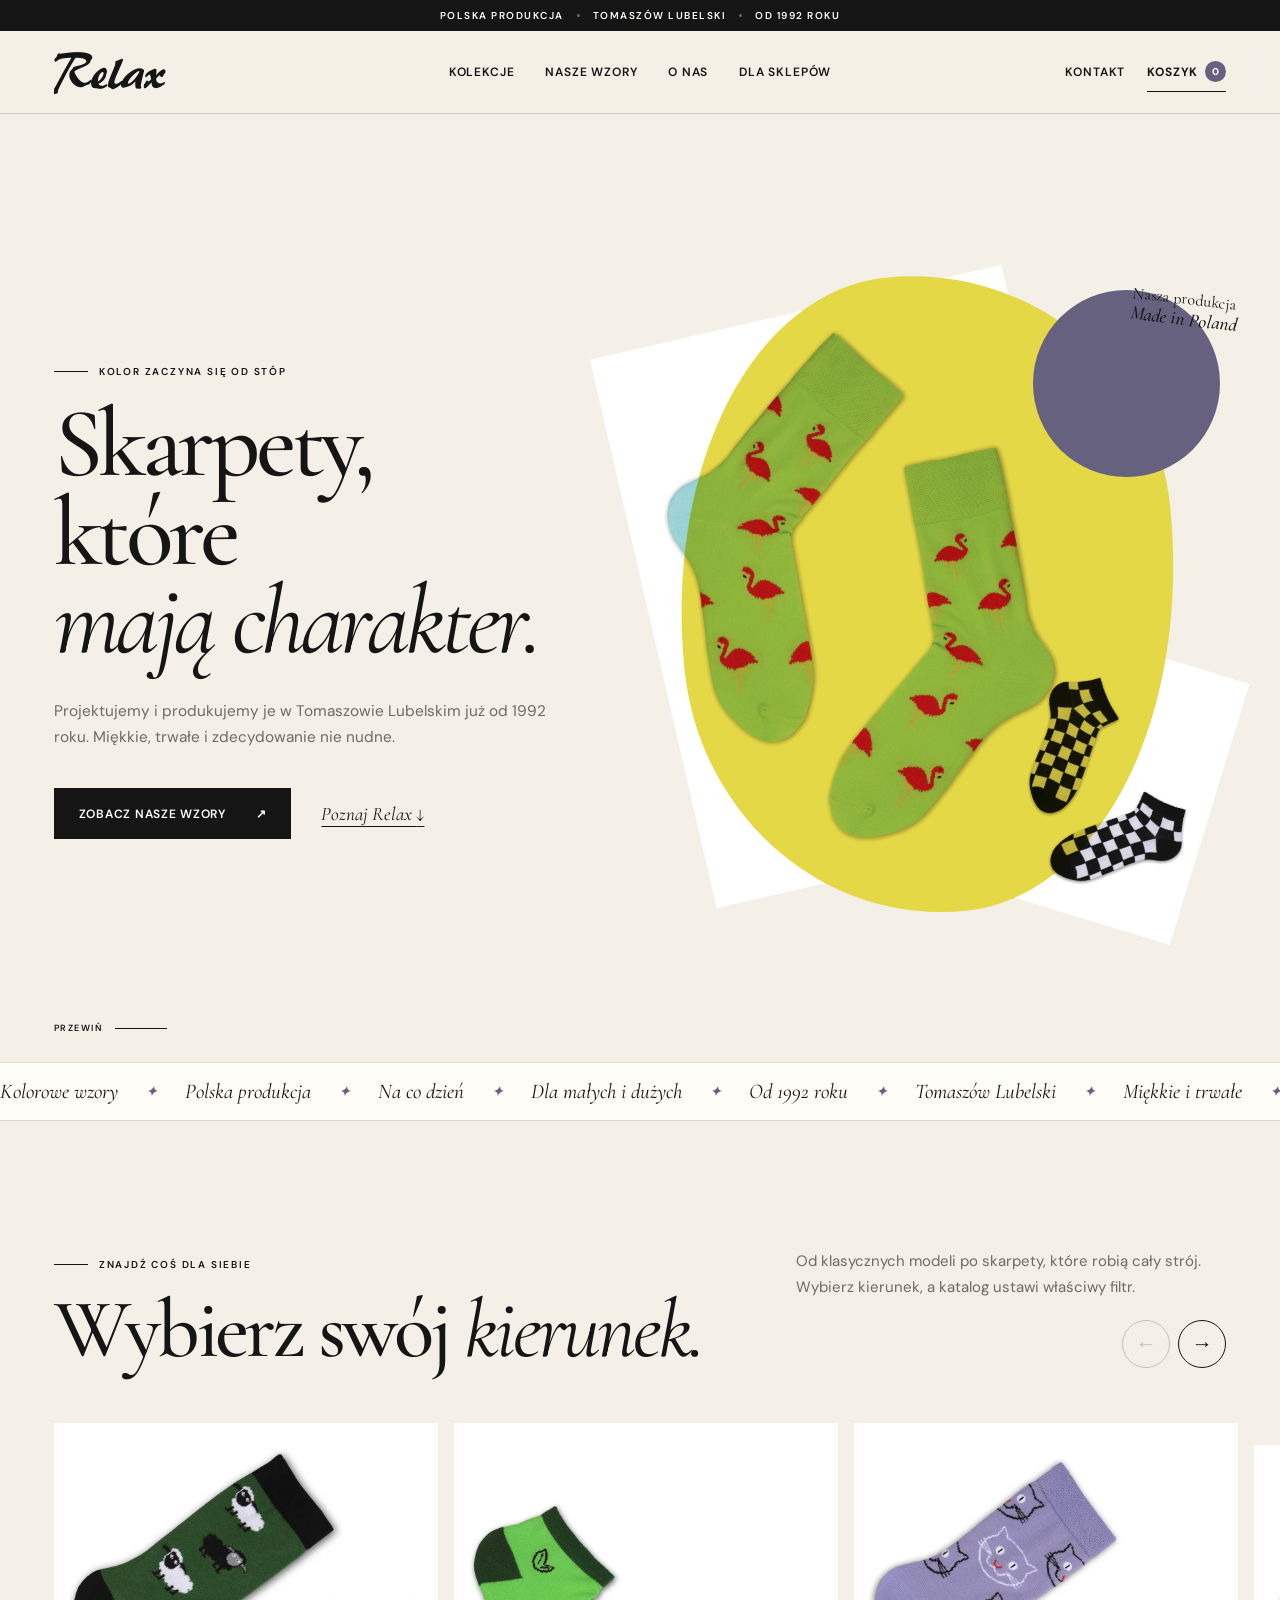
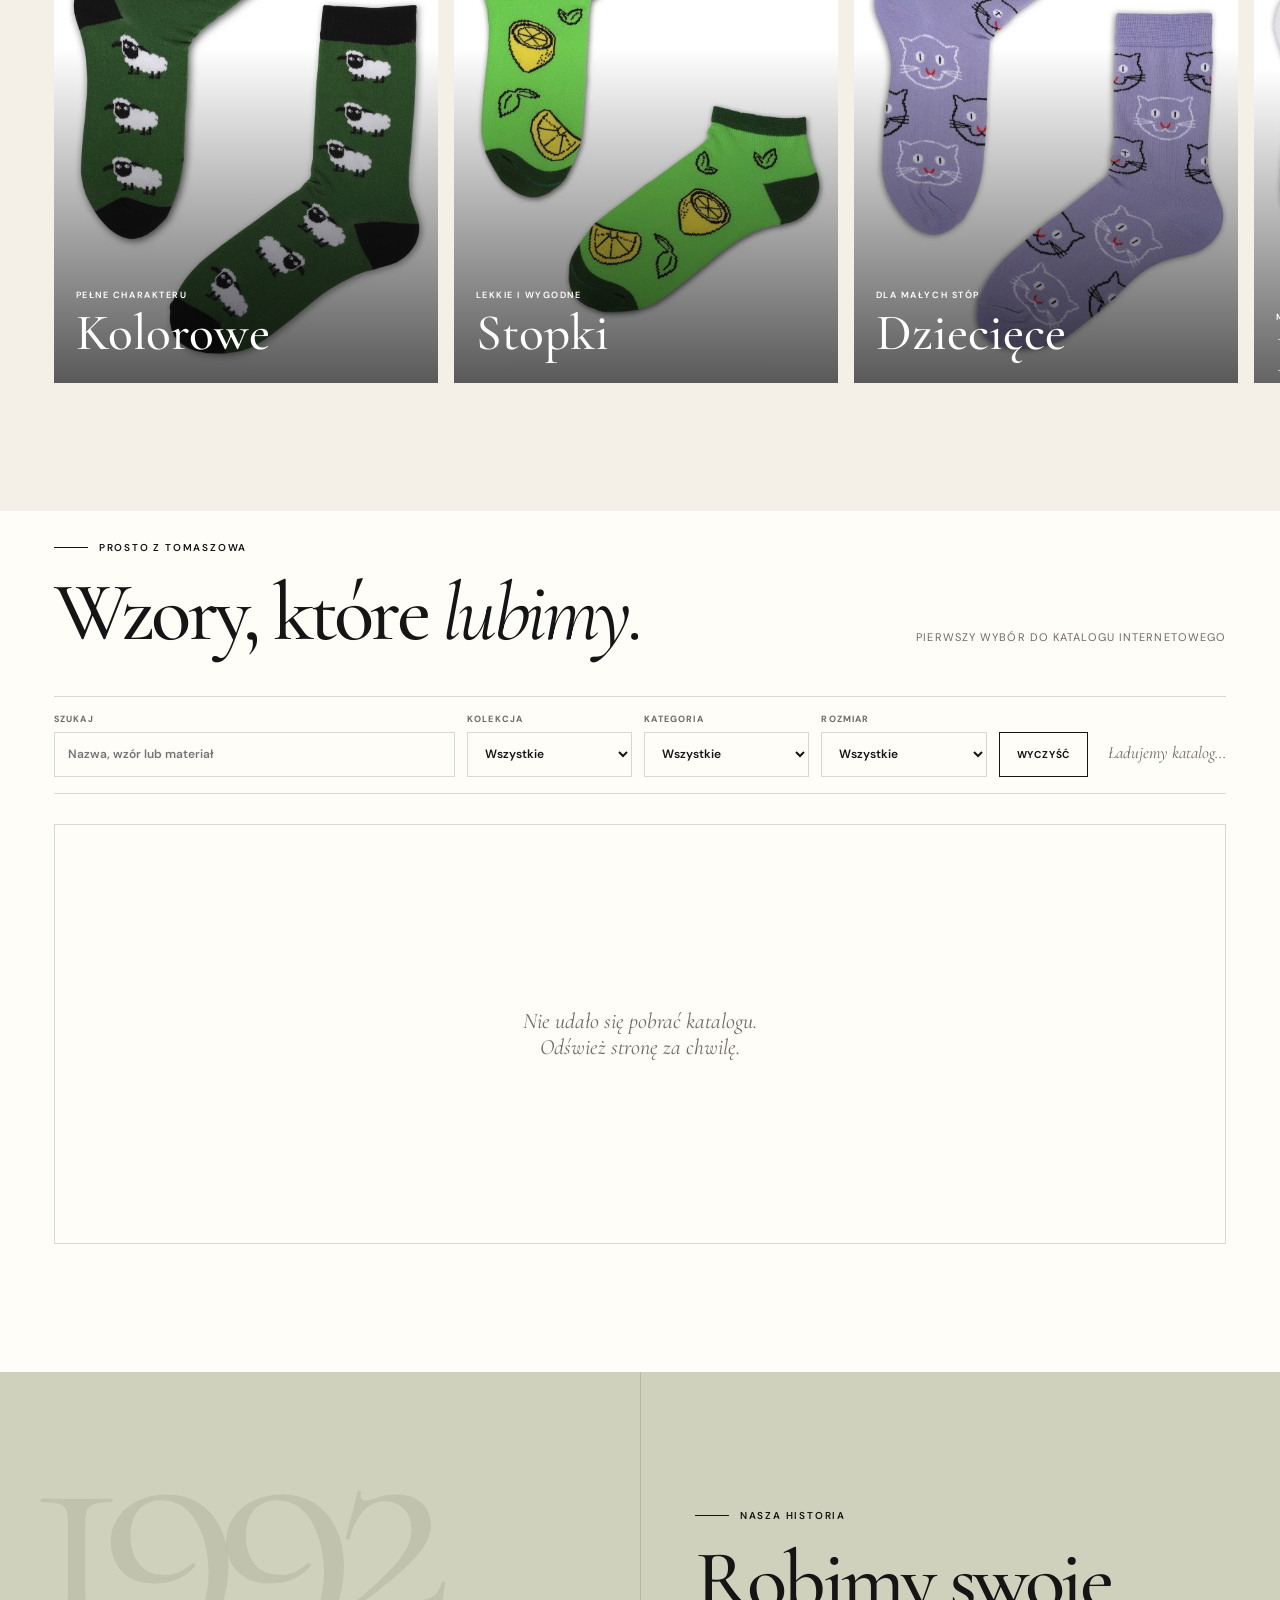
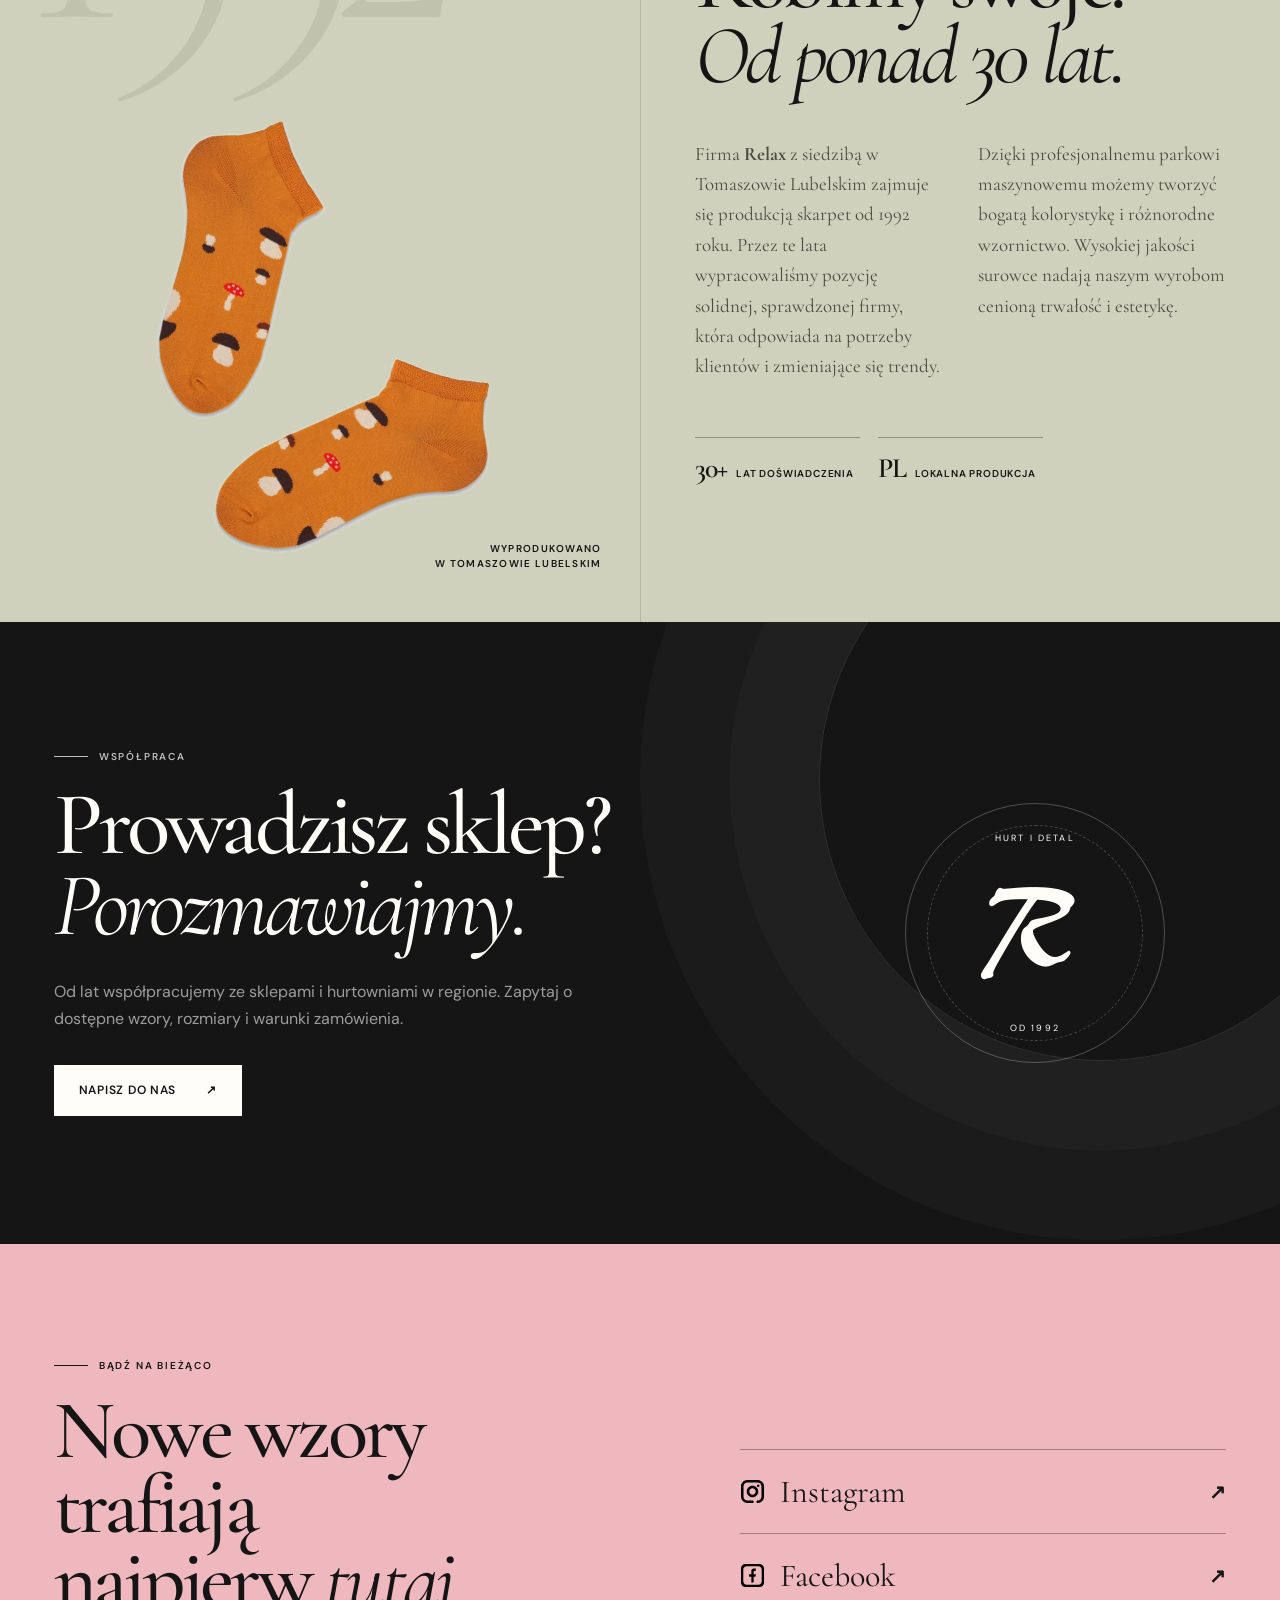
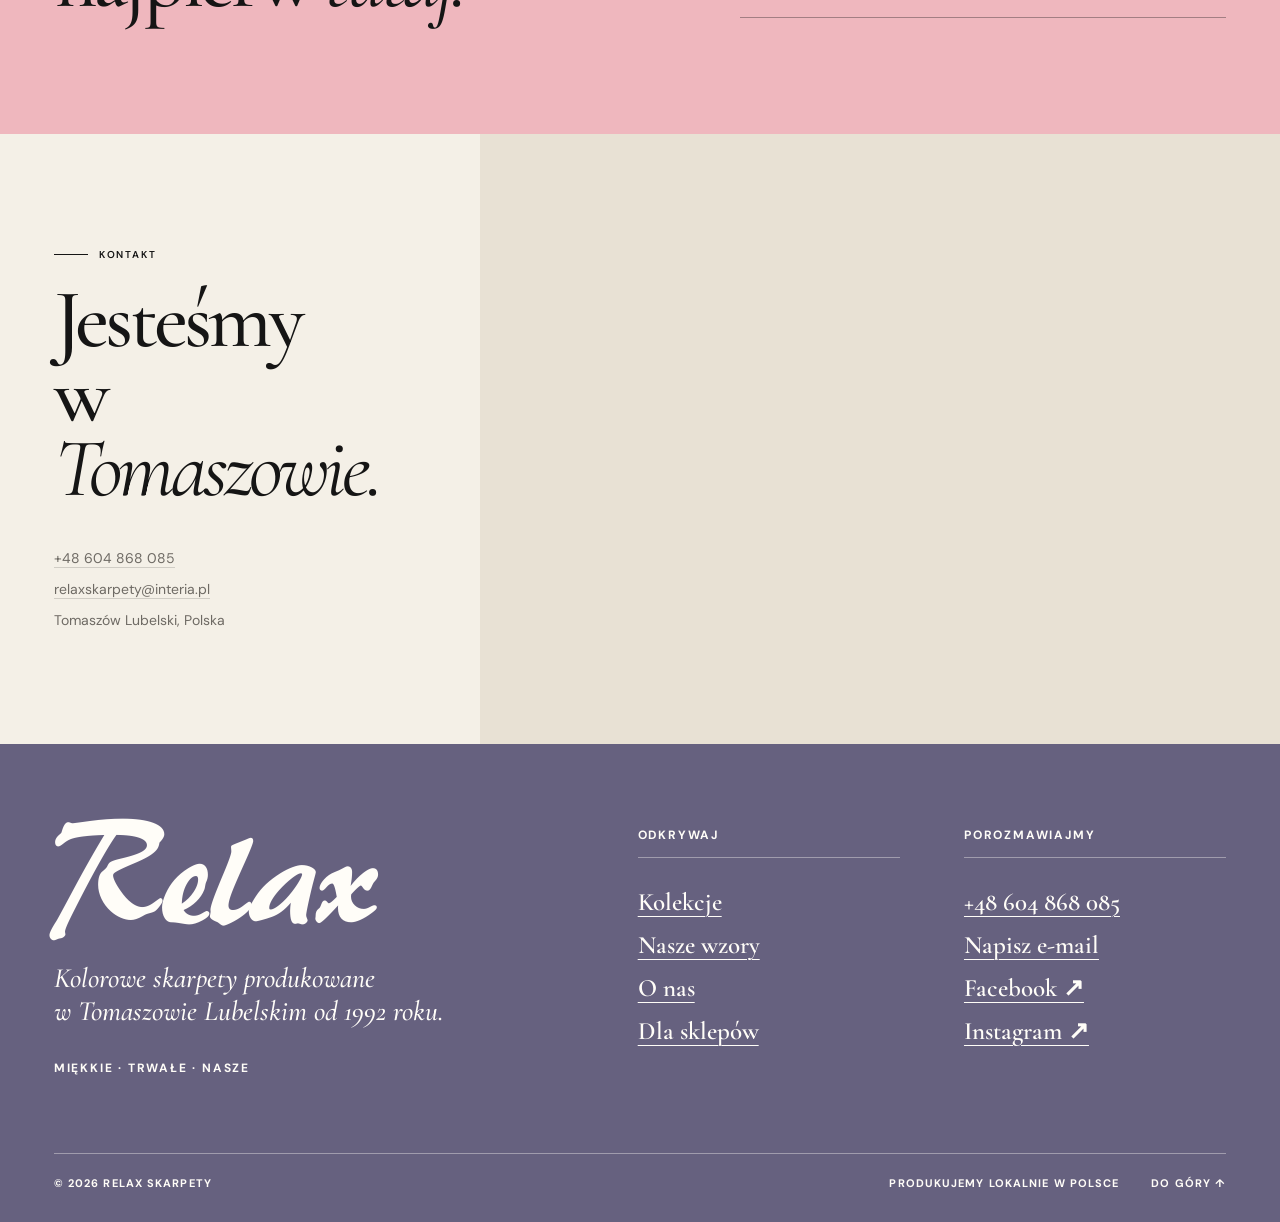
==== commit 1d311a81: "feat: rebuild storefront with Docker backend" ====
--- a/index.html
+++ b/index.html
@@ -1,371 +1,425 @@
-<!DOCTYPE html>
+<!doctype html>
 <html lang="pl">
 <head>
-<meta charset="UTF-8">
-<meta name="viewport" content="width=device-width, initial-scale=1.0">
-<meta name="google-site-verification" content="TSP7MWj75XGU5eLMUehEuxETIdaj9AF4-_jXNBd8kJw" />
-<title>Relax Skarpety — Tomaszów Lubelski</title>
-<link rel="icon" type="image/png" href="icons/favicon.png">
-<link rel="preconnect" href="https://fonts.googleapis.com">
-<link href="https://fonts.googleapis.com/css2?family=Cormorant+Garamond:ital,wght@0,300;0,400;0,600;1,300;1,400&family=DM+Sans:wght@400;500&display=swap" rel="stylesheet">
-<style>
-@font-face {
-  font-family: 'Brush 445';
-  src: url('fonts/brush-445.woff2') format('woff2'),
-       url('fonts/brush-445.woff') format('woff');
-}
-
-*, *::before, *::after { box-sizing: border-box; margin: 0; padding: 0; }
-
-:root {
-  --cream:    #f7f3ed;
-  --cream-2:  #ede8df;
-  --cream-3:  #e2dbd0;
-  --ink:      #1a1714;
-  --ink-2:    #2e2a26;
-  --ink-soft: rgba(26,23,20,0.55);
-  --ink-dim:  rgba(26,23,20,0.28);
-  --rust:     #c0392b;
-  --font-display: 'Brush 445', cursive;
-  --font-serif:   'Cormorant Garamond', serif;
-  --font-body:    'DM Sans', sans-serif;
-}
-
-html { scroll-behavior: smooth; }
-body { background: var(--cream); color: var(--ink); font-family: var(--font-body); overflow-x: hidden; }
-
-/* ── NAV ── */
-nav {
-  position: fixed; top: 0; left: 0; right: 0; z-index: 200;
-  display: flex; align-items: center; justify-content: space-between;
-  padding: 16px 48px;
-  background: rgba(247,243,237,0.92);
-  backdrop-filter: blur(10px);
-  border-bottom: 1px solid var(--cream-3);
-}
-.nav-brand { font-family: var(--font-display); font-size: 32px; color: var(--ink); text-decoration: none; line-height: 1; }
-.nav-links { display: flex; gap: 28px; list-style: none; }
-.nav-links a { font-size: 13px; font-weight: 500; color: var(--ink-soft); text-decoration: none; transition: color 0.15s; }
-.nav-links a:hover { color: var(--ink); }
-.nav-contact { font-size: 13px; font-weight: 500; color: var(--ink); text-decoration: none; padding: 8px 20px; border: 1px solid var(--ink); border-radius: 3px; transition: background 0.15s, color 0.15s; }
-.nav-contact:hover { background: var(--ink); color: var(--cream); }
-
-/* ── HERO ── */
-.hero {
-  min-height: 100vh;
-  display: flex; flex-direction: column;
-  align-items: center; justify-content: center;
-  padding: 100px 48px 80px;
-  text-align: center;
-  border-bottom: 1px solid var(--cream-3);
-}
-.hero-rule { display: flex; align-items: center; gap: 16px; margin-bottom: 28px; }
-.hero-rule span { font-size: 11px; letter-spacing: 0.14em; text-transform: uppercase; color: var(--ink-dim); }
-.hero-rule::before, .hero-rule::after { content: ''; flex: 1; max-width: 80px; height: 1px; background: var(--cream-3); }
-.hero h1 { font-family: var(--font-display); font-size: clamp(100px, 18vw, 220px); line-height: 0.88; color: var(--ink); margin-bottom: 12px; }
-.hero-tagline { font-family: var(--font-serif); font-size: clamp(18px, 2.5vw, 28px); font-weight: 300; font-style: italic; color: var(--ink-soft); letter-spacing: 0.04em; margin-bottom: 40px; }
-.hero-badges { display: flex; gap: 12px; flex-wrap: wrap; justify-content: center; margin-bottom: 48px; }
-.badge { font-size: 11px; letter-spacing: 0.1em; text-transform: uppercase; padding: 7px 16px; border: 1px solid var(--cream-3); border-radius: 2px; color: var(--ink-soft); font-weight: 500; }
-.hero-cta { display: inline-flex; align-items: center; gap: 10px; font-size: 14px; font-weight: 500; padding: 14px 36px; background: var(--ink); color: var(--cream); text-decoration: none; border-radius: 3px; transition: background 0.15s; }
-.hero-cta:hover { background: var(--ink-2); }
-
-/* ── GALLERY ── */
-.gallery { padding: 80px 0 100px; overflow: hidden; background: var(--cream-2); border-bottom: 1px solid var(--cream-3); }
-.gallery-header { padding: 0 48px; margin-bottom: 48px; }
-.section-eyebrow { font-size: 11px; letter-spacing: 0.12em; text-transform: uppercase; color: var(--rust); margin-bottom: 10px; display: flex; align-items: center; gap: 10px; }
-.section-eyebrow::before { content: ''; width: 20px; height: 1px; background: var(--rust); }
-.section-title { font-family: var(--font-serif); font-size: clamp(28px, 4vw, 44px); font-weight: 300; color: var(--ink); line-height: 1.15; }
-.section-title em { font-style: italic; }
-
-.carousel-wrap { position: relative; }
-.carousel-track-outer { overflow: hidden; position: relative; }
-.carousel-track-outer::before,
-.carousel-track-outer::after { content: ''; position: absolute; top: 0; height: 100%; width: 60px; z-index: 10; pointer-events: none; }
-.carousel-track-outer::before { left: 0; background: linear-gradient(to right, var(--cream-2), transparent); }
-.carousel-track-outer::after  { right: 0; background: linear-gradient(to left, var(--cream-2), transparent); }
-
-.carousel-track { display: flex; gap: 12px; list-style: none; padding: 0 48px; transition: transform 0.6s cubic-bezier(0.65,0,0.35,1); }
-.carousel-slide { flex: 0 0 calc(20% - 10px); }
-.carousel-slide img { width: 100%; aspect-ratio: 3/4; object-fit: cover; display: block; border-radius: 4px; filter: sepia(8%); transition: filter 0.3s, transform 0.3s; }
-.carousel-slide img:hover { filter: sepia(0%); transform: scale(1.02); }
-
-.carousel-controls { display: flex; justify-content: center; gap: 12px; margin-top: 32px; }
-.c-btn { width: 44px; height: 44px; border: 1px solid var(--cream-3); background: var(--cream); border-radius: 3px; cursor: pointer; display: flex; align-items: center; justify-content: center; font-size: 18px; color: var(--ink-soft); transition: border-color 0.15s, color 0.15s; }
-.c-btn:hover { border-color: var(--ink); color: var(--ink); }
-
-/* ── SOCIALS ── */
-.socials-section { padding: 64px 48px; display: flex; flex-direction: column; align-items: center; gap: 32px; border-bottom: 1px solid var(--cream-3); }
-.socials-title { font-family: var(--font-serif); font-size: 20px; font-weight: 300; font-style: italic; color: var(--ink-soft); }
-.socials-links { display: flex; gap: 48px; align-items: center; }
-.social-link { display: flex; flex-direction: column; align-items: center; gap: 10px; text-decoration: none; transition: transform 0.2s; }
-.social-link:hover { transform: translateY(-3px); }
-.social-link img { width: 36px; height: 36px; opacity: 0.65; transition: opacity 0.2s; }
-.social-link:hover img { opacity: 1; }
-.social-link span { font-size: 11px; letter-spacing: 0.08em; text-transform: uppercase; color: var(--ink-dim); font-weight: 500; }
-.social-update { font-family: var(--font-serif); font-size: 16px; font-style: italic; color: var(--ink-soft); }
-.social-update a { color: #1877F2; text-decoration: none; }
-.social-update a:hover { text-decoration: underline; }
-
-/* ── ABOUT ── */
-.about { padding: 100px 48px; display: grid; grid-template-columns: 1fr 1fr; gap: 80px; align-items: center; border-bottom: 1px solid var(--cream-3); }
-.about-text-block { display: flex; flex-direction: column; gap: 24px; }
-.about-body { font-family: var(--font-serif); font-size: 19px; font-weight: 300; line-height: 1.75; color: var(--ink-soft); }
-.about-body strong { font-weight: 600; color: var(--ink); }
-.about-aside { background: var(--cream-2); border: 1px solid var(--cream-3); border-radius: 6px; padding: 48px; display: flex; flex-direction: column; gap: 32px; }
-.aside-stat-num { font-family: var(--font-serif); font-size: 48px; font-weight: 300; color: var(--ink); line-height: 1; letter-spacing: -0.02em; }
-.aside-stat-label { font-size: 12px; font-weight: 500; color: var(--ink-soft); letter-spacing: 0.05em; text-transform: uppercase; margin-top: 4px; }
-.aside-divider { height: 1px; background: var(--cream-3); }
-
-/* ── MAP ── */
-.map-section { border-bottom: 1px solid var(--cream-3); }
-.map-header { padding: 64px 48px 40px; }
-.map-iframe-wrap { width: 100%; height: 450px; }
-.map-iframe-wrap iframe { width: 100%; height: 100%; border: 0; filter: sepia(12%) contrast(1.04); display: block; }
-
-/* ── FOOTER (contains contact + copyright) ── */
-footer {
-  background: var(--ink);
-  color: var(--cream);
-}
-.footer-contact {
-  padding: 56px 48px;
-  display: grid;
-  grid-template-columns: 1fr 1fr 1fr;
-}
-.footer-cell { padding: 0 40px; border-right: 1px solid rgba(255,255,255,0.07); }
-.footer-cell:first-child { padding-left: 0; }
-.footer-cell:last-child { border-right: none; }
-.footer-cell-label { font-size: 10px; letter-spacing: 0.12em; text-transform: uppercase; color: rgba(247,243,237,0.3); font-weight: 500; margin-bottom: 8px; }
-.footer-cell-value { font-family: var(--font-serif); font-size: 20px; font-weight: 300; color: var(--cream); text-decoration: none; display: block; transition: color 0.15s; cursor: pointer; }
-.footer-cell-value:hover { color: rgba(247,243,237,0.75); }
-.copy-hint { font-size: 11px; color: rgba(247,243,237,0.28); margin-top: 4px; }
-
-.footer-bottom {
-  padding: 20px 48px;
-  border-top: 1px solid rgba(255,255,255,0.06);
-  display: flex; align-items: center; justify-content: space-between;
-  background: var(--ink-2);
-}
-.footer-brand { font-family: var(--font-display); font-size: 26px; color: var(--cream); opacity: 0.6; }
-.footer-copy { font-size: 12px; color: rgba(247,243,237,0.28); }
-
-/* ── FADE ── */
-@keyframes fadeUp { from { opacity:0; transform:translateY(16px); } to { opacity:1; transform:translateY(0); } }
-.fade { opacity: 0; }
-.fade.in { animation: fadeUp 0.5s ease forwards; }
-.fade-d1 { animation-delay: 0.1s; }
-.fade-d2 { animation-delay: 0.2s; }
-.fade-d3 { animation-delay: 0.3s; }
-
-/* ── MOBILE ── */
-@media (max-width: 768px) {
-  nav { padding: 14px 20px; }
-  .nav-links { display: none; }
-  .hero { padding: 80px 20px 56px; }
-  .hero h1 { font-size: clamp(72px, 22vw, 130px); }
-  .gallery-header { padding: 0 20px; }
-  .carousel-track { padding: 0 20px; }
-  .carousel-slide { flex: 0 0 68%; }
-  .socials-section { padding: 48px 20px; }
-  .about { grid-template-columns: 1fr; gap: 40px; padding: 60px 20px; }
-  .map-header { padding: 48px 20px 28px; }
-  .footer-contact { grid-template-columns: 1fr; padding: 40px 20px; gap: 0; }
-  .footer-cell { padding: 0 0 24px; border-right: none; border-bottom: 1px solid rgba(255,255,255,0.07); margin-bottom: 24px; }
-  .footer-cell:last-child { border-bottom: none; margin-bottom: 0; padding-bottom: 0; }
-  .footer-bottom { flex-direction: column; gap: 6px; text-align: center; padding: 16px 20px; }
-}
-</style>
+  <meta charset="utf-8">
+  <meta name="viewport" content="width=device-width, initial-scale=1">
+  <meta name="theme-color" content="#f4f0e7">
+  <meta name="description" content="Polskie skarpety Relax z Tomaszowa Lubelskiego. Kolorowe wzory, lokalna produkcja i ponad 30 lat doświadczenia.">
+  <meta name="google-site-verification" content="TSP7MWj75XGU5eLMUehEuxETIdaj9AF4-_jXNBd8kJw">
+  <meta property="og:type" content="website">
+  <meta property="og:locale" content="pl_PL">
+  <meta property="og:title" content="Relax — skarpety produkowane w Polsce od 1992 roku">
+  <meta property="og:description" content="Kolorowe skarpety z Tomaszowa Lubelskiego. Poznaj markę Relax i nasze wzory.">
+  <meta property="og:url" content="https://relax-skarpety.com/">
+  <meta property="og:image" content="https://relax-skarpety.com/assets/products/img4.webp">
+  <meta name="twitter:card" content="summary_large_image">
+  <script>document.documentElement.classList.add("js")</script>
+  <link rel="canonical" href="https://relax-skarpety.com/">
+  <link rel="icon" type="image/png" href="assets/icons/favicon.png">
+  <link rel="preload" href="assets/fonts/brush-445.woff2" as="font" type="font/woff2" crossorigin>
+  <link rel="preload" href="assets/fonts/cormorant-garamond-latin.woff2" as="font" type="font/woff2" crossorigin>
+  <link rel="preload" href="assets/fonts/dm-sans-latin.woff2" as="font" type="font/woff2" crossorigin>
+  <link rel="stylesheet" href="styles.css">
+  <title>Polskie skarpety od 1992 roku — Relax</title>
+  <script type="application/ld+json">
+  {
+    "@context": "https://schema.org",
+    "@type": "Organization",
+    "name": "Relax Skarpety",
+    "url": "https://relax-skarpety.com/",
+    "telephone": "+48604868085",
+    "email": "relaxskarpety@interia.pl",
+    "foundingDate": "1992",
+    "address": {
+      "@type": "PostalAddress",
+      "addressLocality": "Tomaszów Lubelski",
+      "addressCountry": "PL"
+    },
+    "sameAs": [
+      "https://www.facebook.com/RelaxSkarpety",
+      "https://www.instagram.com/relax.skarpety/"
+    ]
+  }
+  </script>
 </head>
 <body>
-
-<nav>
-  <a href="#" class="nav-brand">Relax</a>
-  <ul class="nav-links">
-    <li><a href="#kolekcja">Kolekcja</a></li>
-    <li><a href="#o-nas">O nas</a></li>
-    <li><a href="#kontakt">Kontakt</a></li>
-  </ul>
-  <a href="tel:+48604868085" class="nav-contact">+48 604 868 085</a>
-</nav>
-
-<!-- HERO -->
-<section class="hero" id="hero">
-  <div class="hero-rule fade"><span>Od 1992 roku</span></div>
-  <h1 class="fade fade-d1">Relax</h1>
-  <p class="hero-tagline fade fade-d2">Producent skarpet i rajstop</p>
-  <div class="hero-badges fade fade-d3">
-    <span class="badge">Tomaszów Lubelski</span>
-    <span class="badge">Produkcja polska</span>
-    <span class="badge">Hurt i detal</span>
+  <a class="skip-link" href="#main">Przejdź do treści</a>
+
+  <div class="announcement" role="status">
+    <span>Polska produkcja</span>
+    <i aria-hidden="true"></i>
+    <span>Tomaszów Lubelski</span>
+    <i aria-hidden="true"></i>
+    <span>Od 1992 roku</span>
   </div>
-  <a href="#kolekcja" class="hero-cta fade fade-d3">Zobacz kolekcję ↓</a>
-</section>
-
-<!-- GALLERY -->
-<section class="gallery" id="kolekcja">
-  <div class="gallery-header">
-    <div class="section-eyebrow">Kolekcja</div>
-    <h2 class="section-title">Nasze <em>wyroby</em></h2>
-  </div>
-  <div class="carousel-wrap">
-    <div class="carousel-track-outer">
-      <ul class="carousel-track" id="track">
-        <li class="carousel-slide"><img src="images/img1.jpg" alt="Skarpety Relax"></li>
-        <li class="carousel-slide"><img src="images/img2.jpg" alt="Skarpety Relax"></li>
-        <li class="carousel-slide"><img src="images/img3.jpg" alt="Skarpety Relax"></li>
-        <li class="carousel-slide"><img src="images/img4.jpg" alt="Skarpety Relax"></li>
-        <li class="carousel-slide"><img src="images/img5.jpg" alt="Skarpety Relax"></li>
-        <li class="carousel-slide"><img src="images/img6.jpg" alt="Skarpety Relax"></li>
-        <li class="carousel-slide"><img src="images/img7.jpg" alt="Skarpety Relax"></li>
-        <li class="carousel-slide"><img src="images/img8.jpg" alt="Skarpety Relax"></li>
-        <li class="carousel-slide"><img src="images/img9.jpg" alt="Skarpety Relax"></li>
-        <li class="carousel-slide"><img src="images/img10.jpg" alt="Skarpety Relax"></li>
-      </ul>
-    </div>
-    <div class="carousel-controls">
-      <button class="c-btn" id="prev" aria-label="Poprzedni">←</button>
-      <button class="c-btn" id="next" aria-label="Następny">→</button>
-    </div>
-  </div>
-</section>
-
-<!-- SOCIALS -->
-<section class="socials-section">
-  <p class="socials-title">Śledź nas w mediach społecznościowych</p>
-  <div class="socials-links">
-    <a href="https://www.facebook.com/RelaxSkarpety?locale=pl_PL" target="_blank" class="social-link">
-      <img src="icons/facebook.svg" alt="Facebook">
-      <span>Facebook</span>
-    </a>
-    <a href="https://www.instagram.com/relax.skarpety/" target="_blank" class="social-link">
-      <img src="icons/instagram.svg" alt="Instagram">
-      <span>Instagram</span>
-    </a>
-  </div>
-  <p class="social-update">Najnowsze aktualizacje produktów na <a href="https://www.facebook.com/RelaxSkarpety" target="_blank">Facebooku</a></p>
-</section>
-
-<!-- ABOUT -->
-<section class="about" id="o-nas">
-  <div class="about-text-block">
-    <div class="section-eyebrow">O nas</div>
-    <h2 class="section-title">Tradycja <em>i jakość</em></h2>
-    <p class="about-body">Firma <strong>Relax</strong> z siedzibą w Tomaszowie Lubelskim zajmuje się produkcją skarpet już od 1992 roku. W przeciągu kilkudziesięciu lat wypracowaliśmy wizerunek <strong>solidnej, sprawdzonej firmy</strong> wychodzącej naprzeciw oczekiwaniom klientów i panującym trendom.</p>
-    <p class="about-body">Dzięki profesjonalnemu parkowi maszynowemu stosujemy bogatą kolorystykę oraz wzornictwo. Wysokiej jakości surowce nadają naszym wyrobom cenioną przez klienta <strong>trwałość oraz estetykę</strong>.</p>
-    <p class="about-body">Posiadamy atrakcyjne ceny zarówno dla klientów indywidualnych, sklepów oraz hurtowni. Serdecznie zapraszamy do współpracy.</p>
-  </div>
-  <div class="about-aside">
-    <div>
-      <div class="aside-stat-num">1992</div>
-      <div class="aside-stat-label">rok założenia</div>
-    </div>
-    <div class="aside-divider"></div>
-    <div>
-      <div class="aside-stat-num">30+</div>
-      <div class="aside-stat-label">lat doświadczenia</div>
-    </div>
-    <div class="aside-divider"></div>
-    <div>
-      <div class="aside-stat-num">PL</div>
-      <div class="aside-stat-label">produkcja w Polsce</div>
-    </div>
-  </div>
-</section>
-
-<!-- MAP -->
-<section class="map-section" id="gdzie">
-  <div class="map-header">
-    <div class="section-eyebrow">Lokalizacja</div>
-    <h2 class="section-title">Gdzie <em>nas znaleźć</em></h2>
-  </div>
-  <div class="map-iframe-wrap">
-    <iframe src="https://www.google.com/maps/embed?pb=!1m18!1m12!1m3!1d635.1364904721734!2d23.420009128585807!3d50.449557298217066!2m3!1f0!2f0!3f0!3m2!1i1024!2i768!4f13.1!3m3!1m2!1s0x4724a627021b38a1%3A0xcf8136404e17eef4!2srelax%20skarpety!5e0!3m2!1spl!2spl!4v1756070618211!5m2!1spl!2spl" allowfullscreen loading="lazy" referrerpolicy="no-referrer-when-downgrade" title="Relax Skarpety — mapa"></iframe>
-  </div>
-</section>
-
-<!-- FOOTER (contact + copyright w jednym bloku) -->
-<footer id="kontakt">
-  <div class="footer-contact">
-    <div class="footer-cell">
-      <div class="footer-cell-label">Telefon</div>
-      <a href="tel:+48604868085" class="footer-cell-value">+48 604 868 085</a>
-    </div>
-    <div class="footer-cell">
-      <div class="footer-cell-label">E-mail</div>
-      <span class="footer-cell-value" id="email-copy">relaxskarpety@interia.pl</span>
-      <div class="copy-hint" id="copy-hint">kliknij aby skopiować</div>
-    </div>
-    <div class="footer-cell">
-      <div class="footer-cell-label">Godziny otwarcia</div>
-      <span class="footer-cell-value" style="cursor:default; font-size:17px;">
-        Pn – Pt &nbsp;09:00 – 17:00<br>
-        Sobota &nbsp;09:00 – 14:00
-      </span>
-    </div>
-  </div>
-  <div class="footer-bottom">
-    <div class="footer-brand">Relax</div>
-    <div class="footer-copy">© 2026 Relax Skarpety · Tomaszów Lubelski · Wszelkie prawa zastrzeżone</div>
-  </div>
-</footer>
-
-<script>
-// Carousel
-const track = document.getElementById('track');
-let isMoving = false, autoTimer;
-
-function sw() {
-  const s = track.children[0];
-  return s.getBoundingClientRect().width + 12;
-}
-function next() {
-  if (isMoving) return; isMoving = true;
-  track.style.transition = 'transform .6s cubic-bezier(.65,0,.35,1)';
-  track.style.transform = `translateX(-${sw()}px)`;
-  track.addEventListener('transitionend', () => {
-    track.appendChild(track.firstElementChild);
-    track.style.transition = 'none';
-    track.style.transform = 'translateX(0)';
-    isMoving = false;
-  }, { once: true });
-}
-function prev() {
-  if (isMoving) return; isMoving = true;
-  track.insertBefore(track.lastElementChild, track.firstElementChild);
-  track.style.transition = 'none';
-  track.style.transform = `translateX(-${sw()}px)`;
-  requestAnimationFrame(() => requestAnimationFrame(() => {
-    track.style.transition = 'transform .6s cubic-bezier(.65,0,.35,1)';
-    track.style.transform = 'translateX(0)';
-  }));
-  track.addEventListener('transitionend', () => { isMoving = false; }, { once: true });
-}
-function startAuto() { clearInterval(autoTimer); autoTimer = setInterval(next, 3500); }
-function stopAuto()  { clearInterval(autoTimer); }
-
-document.getElementById('next').addEventListener('click', () => { next(); startAuto(); });
-document.getElementById('prev').addEventListener('click', () => { prev(); startAuto(); });
-document.querySelector('.carousel-wrap').addEventListener('mouseenter', stopAuto);
-document.querySelector('.carousel-wrap').addEventListener('mouseleave', startAuto);
-startAuto();
-
-// Email copy
-const emailEl  = document.getElementById('email-copy');
-const copyHint = document.getElementById('copy-hint');
-emailEl.addEventListener('click', () => {
-  navigator.clipboard.writeText('relaxskarpety@interia.pl').then(() => {
-    copyHint.textContent = '✓ skopiowano';
-    copyHint.style.color = 'rgba(247,243,237,0.6)';
-    setTimeout(() => { copyHint.textContent = 'kliknij aby skopiować'; copyHint.style.color = ''; }, 2500);
-  });
-});
-
-// Fade in
-const io = new IntersectionObserver(
-  entries => entries.forEach(e => { if (e.isIntersecting) e.target.classList.add('in'); }),
-  { threshold: 0.12 }
-);
-document.querySelectorAll('.fade').forEach(el => io.observe(el));
-</script>
+
+  <header class="site-header" data-header>
+    <a class="wordmark" href="#top" aria-label="Relax — strona główna">Relax</a>
+
+    <nav class="desktop-nav" aria-label="Główna nawigacja">
+      <a href="#kolekcje">Kolekcje</a>
+      <a href="#produkty">Nasze wzory</a>
+      <a href="#o-nas">O nas</a>
+      <a href="#hurt">Dla sklepów</a>
+    </nav>
+
+    <div class="header-actions">
+      <a class="contact-link" href="#kontakt">Kontakt</a>
+      <button class="cart-trigger" type="button" data-cart-open aria-controls="cart-drawer" aria-expanded="false">
+        Koszyk <span data-cart-count>0</span>
+      </button>
+      <button class="menu-toggle" type="button" aria-expanded="false" aria-controls="mobile-menu" data-menu-toggle>
+        <span></span><span></span>
+        <span class="sr-only">Otwórz menu</span>
+      </button>
+    </div>
+
+    <nav class="mobile-menu" id="mobile-menu" aria-label="Menu mobilne" data-mobile-menu>
+      <a href="#kolekcje">Kolekcje</a>
+      <a href="#produkty">Nasze wzory</a>
+      <a href="#o-nas">O nas</a>
+      <a href="#hurt">Dla sklepów</a>
+      <a href="#kontakt">Kontakt</a>
+    </nav>
+  </header>
+
+  <main id="main">
+    <section class="hero" id="top">
+      <div class="hero-copy">
+        <p class="eyebrow">Kolor zaczyna się od stóp</p>
+        <h1>Skarpety, które<br><em>mają charakter.</em></h1>
+        <p class="hero-lead">Projektujemy i produkujemy je w Tomaszowie Lubelskim już od 1992 roku. Miękkie, trwałe i zdecydowanie nie nudne.</p>
+        <div class="hero-actions">
+          <a class="button button-dark" href="#produkty">Zobacz nasze wzory <span aria-hidden="true">↗</span></a>
+          <a class="text-link" href="#o-nas">Poznaj Relax <span aria-hidden="true">↓</span></a>
+        </div>
+      </div>
+
+      <div class="hero-stage" aria-label="Kolorowe skarpety Relax">
+        <div class="hero-shape hero-shape-one"></div>
+        <div class="hero-shape hero-shape-two"></div>
+        <img class="hero-sock hero-sock-main" src="assets/products/img4.webp" alt="Turkusowe skarpety Relax we flamingi" width="1200" height="1600" fetchpriority="high">
+        <img class="hero-sock hero-sock-small" src="assets/products/img8.webp" alt="Czarno-białe stopki Relax w szachownicę" width="1200" height="1600">
+        <p class="hero-note">Nasza produkcja<br><strong>Made in Poland</strong></p>
+      </div>
+
+      <a class="scroll-cue" href="#kolekcje" aria-label="Przewiń do kolekcji">
+        <span>Przewiń</span><i aria-hidden="true"></i>
+      </a>
+    </section>
+
+    <section class="marquee" aria-label="Cechy produktów">
+      <div class="marquee-track">
+        <div class="marquee-group">
+          <span>Kolorowe wzory</span><b>✦</b><span>Polska produkcja</span><b>✦</b><span>Na co dzień</span><b>✦</b><span>Dla małych i dużych</span><b>✦</b><span>Od 1992 roku</span><b>✦</b><span>Tomaszów Lubelski</span><b>✦</b><span>Miękkie i trwałe</span><b>✦</b>
+        </div>
+        <div class="marquee-group" aria-hidden="true">
+          <span>Kolorowe wzory</span><b>✦</b><span>Polska produkcja</span><b>✦</b><span>Na co dzień</span><b>✦</b><span>Dla małych i dużych</span><b>✦</b><span>Od 1992 roku</span><b>✦</b><span>Tomaszów Lubelski</span><b>✦</b><span>Miękkie i trwałe</span><b>✦</b>
+        </div>
+      </div>
+    </section>
+
+    <section class="section collections" id="kolekcje">
+      <div class="section-heading reveal">
+        <div>
+          <p class="eyebrow">Znajdź coś dla siebie</p>
+          <h2>Wybierz swój <em>kierunek.</em></h2>
+        </div>
+        <div class="collection-heading-aside">
+          <p>Od klasycznych modeli po skarpety, które robią cały strój. Wybierz kierunek, a katalog ustawi właściwy filtr.</p>
+          <div class="collection-controls" aria-label="Przewijanie kolekcji">
+            <button type="button" data-collections-prev aria-label="Poprzednie kolekcje">←</button>
+            <button type="button" data-collections-next aria-label="Następne kolekcje">→</button>
+          </div>
+        </div>
+      </div>
+
+      <div class="collection-grid collection-rail" data-collection-rail>
+        <a class="collection-card reveal" href="#produkty" data-collection="colorful">
+          <img src="assets/products/img2.webp" alt="Zielone skarpety Relax w owce" width="1200" height="1600" loading="lazy">
+          <span class="collection-index">01</span>
+          <div class="collection-caption">
+            <span>Pełne charakteru</span>
+            <h3>Kolorowe</h3>
+          </div>
+          <span class="round-arrow" aria-hidden="true">↗</span>
+        </a>
+        <a class="collection-card reveal reveal-delay" href="#produkty" data-collection="footies">
+          <img src="assets/products/img9.webp" alt="Zielone stopki Relax w cytryny" width="1200" height="1600" loading="lazy">
+          <span class="collection-index">02</span>
+          <div class="collection-caption">
+            <span>Lekkie i wygodne</span>
+            <h3>Stopki</h3>
+          </div>
+          <span class="round-arrow" aria-hidden="true">↗</span>
+        </a>
+        <a class="collection-card reveal" href="#produkty" data-collection="children">
+          <img src="assets/products/img3.webp" alt="Fioletowe skarpety Relax w koty" width="1200" height="1600" loading="lazy">
+          <span class="collection-index">03</span>
+          <div class="collection-caption">
+            <span>Dla małych stóp</span>
+            <h3>Dziecięce</h3>
+          </div>
+          <span class="round-arrow" aria-hidden="true">↗</span>
+        </a>
+        <a class="collection-card reveal" href="#produkty" data-collection="bamboo">
+          <img src="assets/products/img6.webp" alt="Gładkie skarpety w spokojnych kolorach" width="1200" height="1600" loading="lazy">
+          <span class="collection-index">04</span>
+          <div class="collection-caption">
+            <span>Miękkie i lekkie</span>
+            <h3>Bambusowe</h3>
+          </div>
+          <span class="round-arrow" aria-hidden="true">↗</span>
+        </a>
+        <a class="collection-card reveal" href="#produkty" data-collection="tights">
+          <img src="assets/products/img10.webp" alt="Klasyczne modele w ofercie Relax" width="1200" height="1600" loading="lazy">
+          <span class="collection-index">05</span>
+          <div class="collection-caption">
+            <span>Na co dzień</span>
+            <h3>Rajstopy</h3>
+          </div>
+          <span class="round-arrow" aria-hidden="true">↗</span>
+        </a>
+        <a class="collection-card reveal" href="#produkty" data-collection="relax">
+          <img src="assets/products/img4.webp" alt="Kolorowe skarpety produkowane przez Relax" width="1200" height="1600" loading="lazy">
+          <span class="collection-index">06</span>
+          <div class="collection-caption">
+            <span>Z Tomaszowa Lubelskiego</span>
+            <h3>Nasza produkcja</h3>
+          </div>
+          <span class="round-arrow" aria-hidden="true">↗</span>
+        </a>
+      </div>
+    </section>
+
+    <section class="section products" id="produkty">
+      <div class="product-heading reveal">
+        <div>
+          <p class="eyebrow">Prosto z Tomaszowa</p>
+          <h2>Wzory, które <em>lubimy.</em></h2>
+        </div>
+        <p class="catalog-note">Pierwszy wybór do katalogu internetowego</p>
+      </div>
+
+      <form class="catalog-toolbar" data-catalog-filters role="search" aria-label="Filtry katalogu">
+        <label class="catalog-search">
+          <span>Szukaj</span>
+          <input type="search" data-filter-search placeholder="Nazwa, wzór lub materiał" autocomplete="off">
+        </label>
+        <label>
+          <span>Kolekcja</span>
+          <select data-filter-collection>
+            <option value="">Wszystkie</option>
+            <option value="colorful">Kolorowe</option>
+            <option value="footies">Stopki</option>
+            <option value="children">Dziecięce</option>
+            <option value="bamboo">Bambusowe</option>
+            <option value="tights">Rajstopy</option>
+            <option value="relax">Nasza produkcja</option>
+          </select>
+        </label>
+        <label>
+          <span>Kategoria</span>
+          <select data-filter-category>
+            <option value="">Wszystkie</option>
+          </select>
+        </label>
+        <label>
+          <span>Rozmiar</span>
+          <select data-filter-size>
+            <option value="">Wszystkie</option>
+          </select>
+        </label>
+        <button class="catalog-reset" type="reset" data-filter-reset>Wyczyść</button>
+        <p class="catalog-count" data-filter-count aria-live="polite">Ładujemy katalog…</p>
+      </form>
+
+      <div class="product-rail" data-product-rail aria-live="polite" aria-busy="true">
+        <div class="catalog-loading">
+          <span aria-hidden="true"></span>
+          <p>Ładujemy dostępne wzory…</p>
+        </div>
+      </div>
+    </section>
+
+    <section class="story" id="o-nas">
+      <div class="story-art reveal" aria-hidden="true">
+        <span class="story-year">1992</span>
+        <img src="assets/products/img7-cutout.webp" alt="" width="1200" height="1600" loading="lazy">
+        <p>Wyprodukowano<br>w Tomaszowie Lubelskim</p>
+      </div>
+      <div class="story-copy reveal reveal-delay">
+        <p class="eyebrow">Nasza historia</p>
+        <h2>Robimy swoje.<br><em>Od ponad 30 lat.</em></h2>
+        <div class="story-text">
+          <p>Firma <strong>Relax</strong> z siedzibą w Tomaszowie Lubelskim zajmuje się produkcją skarpet od 1992 roku. Przez te lata wypracowaliśmy pozycję solidnej, sprawdzonej firmy, która odpowiada na potrzeby klientów i zmieniające się trendy.</p>
+          <p>Dzięki profesjonalnemu parkowi maszynowemu możemy tworzyć bogatą kolorystykę i różnorodne wzornictwo. Wysokiej jakości surowce nadają naszym wyrobom cenioną trwałość i estetykę.</p>
+        </div>
+        <div class="story-values" aria-label="Najważniejsze wartości">
+          <span><b>30+</b> lat doświadczenia</span>
+          <span><b>PL</b> lokalna produkcja</span>
+        </div>
+      </div>
+    </section>
+
+    <section class="wholesale" id="hurt">
+      <div class="wholesale-copy reveal">
+        <p class="eyebrow eyebrow-light">Współpraca</p>
+        <h2>Prowadzisz sklep?<br><em>Porozmawiajmy.</em></h2>
+        <p>Od lat współpracujemy ze sklepami i hurtowniami w regionie. Zapytaj o dostępne wzory, rozmiary i warunki zamówienia.</p>
+        <a class="button button-light" href="mailto:relaxskarpety@interia.pl?subject=Współpraca%20hurtowa">Napisz do nas <span aria-hidden="true">↗</span></a>
+      </div>
+      <div class="wholesale-stamp reveal reveal-delay" aria-hidden="true">
+        <span>Hurt i detal</span><strong>R</strong><span>Od 1992</span>
+      </div>
+    </section>
+
+    <section class="social-section">
+      <div class="social-intro reveal">
+        <p class="eyebrow">Bądź na bieżąco</p>
+        <h2>Nowe wzory trafiają<br>najpierw <em>tutaj.</em></h2>
+      </div>
+      <div class="social-links reveal reveal-delay">
+        <a href="https://www.instagram.com/relax.skarpety/" target="_blank" rel="noopener noreferrer">
+          <span><img src="assets/icons/instagram.svg" alt="">Instagram</span><b aria-hidden="true">↗</b>
+        </a>
+        <a href="https://www.facebook.com/RelaxSkarpety?locale=pl_PL" target="_blank" rel="noopener noreferrer">
+          <span><img src="assets/icons/facebook.svg" alt="">Facebook</span><b aria-hidden="true">↗</b>
+        </a>
+      </div>
+    </section>
+
+    <section class="location" id="kontakt">
+      <div class="location-details reveal">
+        <p class="eyebrow">Kontakt</p>
+        <h2>Jesteśmy<br>w <em>Tomaszowie.</em></h2>
+        <address>
+          <a href="tel:+48604868085">+48 604 868 085</a>
+          <a href="mailto:relaxskarpety@interia.pl">relaxskarpety@interia.pl</a>
+          <span>Tomaszów Lubelski, Polska</span>
+        </address>
+      </div>
+      <div class="map-wrap reveal reveal-delay">
+        <iframe src="https://www.google.com/maps/embed?pb=!1m18!1m12!1m3!1d635.1364904721734!2d23.420009128585807!3d50.449557298217066!2m3!1f0!2f0!3f0!3m2!1i1024!2i768!4f13.1!3m3!1m2!1s0x4724a627021b38a1%3A0xcf8136404e17eef4!2srelax%20skarpety!5e0!3m2!1spl!2spl!4v1756070618211!5m2!1spl!2spl" title="Relax Skarpety na mapie" loading="lazy" allowfullscreen referrerpolicy="no-referrer-when-downgrade"></iframe>
+      </div>
+    </section>
+  </main>
+
+  <footer class="site-footer">
+    <div class="footer-main">
+      <div class="footer-brand">
+        <a class="wordmark footer-wordmark" href="#top">Relax</a>
+        <p>Kolorowe skarpety produkowane<br>w Tomaszowie Lubelskim od 1992 roku.</p>
+        <span>Miękkie · trwałe · nasze</span>
+      </div>
+      <nav class="footer-links" aria-label="Nawigacja w stopce">
+        <div>
+          <p>Odkrywaj</p>
+          <a href="#kolekcje">Kolekcje</a>
+          <a href="#produkty">Nasze wzory</a>
+          <a href="#o-nas">O nas</a>
+          <a href="#hurt">Dla sklepów</a>
+        </div>
+        <div>
+          <p>Porozmawiajmy</p>
+          <a href="tel:+48604868085">+48 604 868 085</a>
+          <a href="mailto:relaxskarpety@interia.pl">Napisz e-mail</a>
+          <a href="https://www.facebook.com/RelaxSkarpety" target="_blank" rel="noopener noreferrer">Facebook ↗</a>
+          <a href="https://www.instagram.com/relax.skarpety/" target="_blank" rel="noopener noreferrer">Instagram ↗</a>
+        </div>
+      </nav>
+    </div>
+    <div class="footer-meta">
+      <span>© <span data-year>2026</span> Relax Skarpety</span>
+      <span>Produkujemy lokalnie w Polsce</span>
+      <a href="#top">Do góry ↑</a>
+    </div>
+  </footer>
+
+  <dialog class="product-dialog" data-product-dialog aria-labelledby="product-dialog-title">
+    <button class="product-dialog-close" type="button" data-product-close aria-label="Zamknij szczegóły produktu">×</button>
+    <div class="product-detail" data-product-detail></div>
+  </dialog>
+
+  <button class="cart-backdrop" type="button" data-cart-close aria-label="Zamknij koszyk" tabindex="-1"></button>
+  <aside class="cart-drawer" id="cart-drawer" data-cart-drawer aria-hidden="true" aria-labelledby="cart-title">
+    <div class="cart-head">
+      <div>
+        <p class="eyebrow">Twój wybór</p>
+        <h2 id="cart-title">Koszyk</h2>
+      </div>
+      <button class="cart-close" type="button" data-cart-close aria-label="Zamknij koszyk">×</button>
+    </div>
+    <div class="cart-items" data-cart-items></div>
+    <div class="cart-empty" data-cart-empty>
+      <span aria-hidden="true">R</span>
+      <p>Jeszcze tu pusto.<br><em>Wybierz coś kolorowego.</em></p>
+      <button class="text-link" type="button" data-cart-close>Wróć do wzorów</button>
+    </div>
+    <div class="cart-summary" data-cart-summary hidden>
+      <div><span>Produkty</span><strong data-cart-subtotal>0,00 zł</strong></div>
+      <p>Dostawę i płatność wybierzesz w następnym kroku.</p>
+      <button class="button button-dark cart-checkout" type="button" data-checkout-open disabled><span data-checkout-button-label>Ładujemy checkout…</span> <span aria-hidden="true">↗</span></button>
+      <small data-checkout-note>Sprawdzamy dostępność składania zamówień.</small>
+    </div>
+  </aside>
+
+  <dialog class="checkout-dialog" data-checkout-dialog aria-labelledby="checkout-title">
+    <button class="checkout-close" type="button" data-checkout-close aria-label="Zamknij formularz zamówienia">×</button>
+    <div class="checkout-layout">
+      <aside class="checkout-intro">
+        <p class="eyebrow eyebrow-light">Zamówienie testowe</p>
+        <h2 id="checkout-title">Jeszcze jeden<br><em>krok.</em></h2>
+        <p>Sprawdzamy pełny przepływ sklepu przed wyborem operatora płatności i dostawy. Zamówienie trafi do panelu, ale nie uruchomi prawdziwej płatności ani wysyłki.</p>
+        <div class="checkout-total"><span>Produkty razem</span><strong data-checkout-total>0,00 zł</strong></div>
+        <small>Dostawa testowa: 0,00 zł. Rezerwacja stanu trwa 30 minut.</small>
+      </aside>
+      <div class="checkout-content">
+        <form class="checkout-form" data-checkout-form>
+          <div class="checkout-section-heading">
+            <span>01</span>
+            <div><p>Dane kontaktowe</p><small>Pola oznaczone gwiazdką są wymagane.</small></div>
+          </div>
+          <div class="checkout-fields two-columns">
+            <label><span>Imię *</span><input name="first_name" autocomplete="given-name" maxlength="100" required></label>
+            <label><span>Nazwisko *</span><input name="last_name" autocomplete="family-name" maxlength="120" required></label>
+            <label><span>E-mail *</span><input type="email" name="email" autocomplete="email" maxlength="254" required></label>
+            <label><span>Telefon *</span><input type="tel" name="phone" autocomplete="tel" maxlength="40" required></label>
+          </div>
+
+          <div class="checkout-section-heading">
+            <span>02</span>
+            <div><p>Adres dostawy</p><small>Na razie zapisujemy go wyłącznie do testowego zamówienia.</small></div>
+          </div>
+          <div class="checkout-fields two-columns">
+            <label class="field-wide"><span>Ulica i numer *</span><input name="address_line_1" autocomplete="address-line1" maxlength="180" required></label>
+            <label><span>Kod pocztowy *</span><input name="postal_code" autocomplete="postal-code" inputmode="numeric" placeholder="00-000" pattern="[0-9]{2}-[0-9]{3}" maxlength="6" required></label>
+            <label><span>Miejscowość *</span><input name="city" autocomplete="address-level2" maxlength="120" required></label>
+            <label class="field-wide"><span>Numer mieszkania / lokalu</span><input name="apartment_number" autocomplete="off" maxlength="180" placeholder="Np. lokal 4"></label>
+          </div>
+
+          <label class="checkout-check"><input type="checkbox" name="invoice_requested" data-invoice-toggle><span>Chcę fakturę</span></label>
+          <div class="checkout-fields two-columns invoice-fields" data-invoice-fields hidden>
+            <label><span>Nazwa firmy *</span><input name="company_name" autocomplete="organization" maxlength="180"></label>
+            <label><span>NIP *</span><input name="invoice_tax_id" inputmode="numeric" autocomplete="off" maxlength="30"></label>
+          </div>
+          <label class="checkout-note-field"><span>Uwagi do zamówienia</span><textarea name="customer_note" maxlength="1000" rows="3"></textarea></label>
+          <label class="checkout-honeypot" aria-hidden="true"><span>Strona internetowa</span><input name="website" tabindex="-1" autocomplete="off"></label>
+          <label class="checkout-check checkout-confirm"><input type="checkbox" name="terms_accepted" required><span>Potwierdzam, że to zamówienie testowe i nie uruchamia ono płatności ani wysyłki.</span></label>
+          <p class="checkout-error" data-checkout-error role="alert" hidden></p>
+          <button class="button button-dark checkout-submit" type="submit"><span>Zapisz zamówienie testowe</span><span aria-hidden="true">↗</span></button>
+        </form>
+        <div class="checkout-success" data-checkout-success hidden>
+          <span aria-hidden="true">✓</span>
+          <p>Zapisaliśmy zamówienie</p>
+          <h3 data-checkout-order-number></h3>
+          <div data-checkout-success-message></div>
+          <button class="button button-dark" type="button" data-checkout-close>Zamknij <span aria-hidden="true">×</span></button>
+        </div>
+      </div>
+    </div>
+  </dialog>
+
+  <script src="app.js" defer></script>
 </body>
-</html>+</html>
--- a/styles.css
+++ b/styles.css
@@ -0,0 +1,516 @@
+@font-face {
+  font-family: "Brush 445";
+  src: url("assets/fonts/brush-445.woff2") format("woff2"), url("assets/fonts/brush-445.woff") format("woff");
+  font-display: block;
+}
+@font-face {
+  font-family: "Cormorant Garamond";
+  src: url("assets/fonts/cormorant-garamond-latin-ext.woff2") format("woff2");
+  font-style: normal;
+  font-weight: 400 700;
+  font-display: swap;
+  unicode-range: U+0100-02BA, U+02BD-02C5, U+02C7-02CC, U+02CE-02D7, U+02DD-02FF, U+0304, U+0308, U+0329, U+1D00-1DBF, U+1E00-1E9F, U+1EF2-1EFF, U+2020, U+20A0-20AB, U+20AD-20C0, U+2113, U+2C60-2C7F, U+A720-A7FF;
+}
+@font-face {
+  font-family: "Cormorant Garamond";
+  src: url("assets/fonts/cormorant-garamond-latin.woff2") format("woff2");
+  font-style: normal;
+  font-weight: 400 700;
+  font-display: swap;
+  unicode-range: U+0000-00FF, U+0131, U+0152-0153, U+02BB-02BC, U+02C6, U+02DA, U+02DC, U+0304, U+0308, U+0329, U+2000-206F, U+20AC, U+2122, U+2191, U+2193, U+2212, U+2215, U+FEFF, U+FFFD;
+}
+@font-face {
+  font-family: "Cormorant Garamond";
+  src: url("assets/fonts/cormorant-garamond-italic-latin-ext.woff2") format("woff2");
+  font-style: italic;
+  font-weight: 400 600;
+  font-display: swap;
+  unicode-range: U+0100-02BA, U+02BD-02C5, U+02C7-02CC, U+02CE-02D7, U+02DD-02FF, U+0304, U+0308, U+0329, U+1D00-1DBF, U+1E00-1E9F, U+1EF2-1EFF, U+2020, U+20A0-20AB, U+20AD-20C0, U+2113, U+2C60-2C7F, U+A720-A7FF;
+}
+@font-face {
+  font-family: "Cormorant Garamond";
+  src: url("assets/fonts/cormorant-garamond-italic-latin.woff2") format("woff2");
+  font-style: italic;
+  font-weight: 400 600;
+  font-display: swap;
+  unicode-range: U+0000-00FF, U+0131, U+0152-0153, U+02BB-02BC, U+02C6, U+02DA, U+02DC, U+0304, U+0308, U+0329, U+2000-206F, U+20AC, U+2122, U+2191, U+2193, U+2212, U+2215, U+FEFF, U+FFFD;
+}
+@font-face {
+  font-family: "DM Sans";
+  src: url("assets/fonts/dm-sans-latin-ext.woff2") format("woff2");
+  font-style: normal;
+  font-weight: 400 700;
+  font-display: swap;
+  unicode-range: U+0100-02BA, U+02BD-02C5, U+02C7-02CC, U+02CE-02D7, U+02DD-02FF, U+0304, U+0308, U+0329, U+1D00-1DBF, U+1E00-1E9F, U+1EF2-1EFF, U+2020, U+20A0-20AB, U+20AD-20C0, U+2113, U+2C60-2C7F, U+A720-A7FF;
+}
+@font-face {
+  font-family: "DM Sans";
+  src: url("assets/fonts/dm-sans-latin.woff2") format("woff2");
+  font-style: normal;
+  font-weight: 400 700;
+  font-display: swap;
+  unicode-range: U+0000-00FF, U+0131, U+0152-0153, U+02BB-02BC, U+02C6, U+02DA, U+02DC, U+0304, U+0308, U+0329, U+2000-206F, U+20AC, U+2122, U+2191, U+2193, U+2212, U+2215, U+FEFF, U+FFFD;
+}
+
+:root {
+  --paper: #f4f0e7;
+  --paper-deep: #e8e1d4;
+  --ink: #151515;
+  --muted: #6e6a64;
+  --line: rgba(21, 21, 21, 0.16);
+  --brand: #66617f;
+  --pink: #efb7be;
+  --yellow: #e5d846;
+  --blue: #a9c7ea;
+  --mint: #acd5c3;
+  --white: #fffdf8;
+  --display: "Cormorant Garamond", Georgia, serif;
+  --body: "DM Sans", Arial, sans-serif;
+  --wordmark: "Brush 445", "Brush Script MT", cursive;
+  --gutter: clamp(20px, 4.2vw, 72px);
+}
+
+*, *::before, *::after { box-sizing: border-box; }
+[hidden] { display: none !important; }
+html { scroll-behavior: smooth; }
+body { margin: 0; background: var(--paper); color: var(--ink); font-family: var(--body); overflow-x: hidden; }
+body.menu-open { overflow: hidden; }
+body.cart-open, body.product-open, body.checkout-open { overflow: hidden; }
+img { display: block; max-width: 100%; }
+a { color: inherit; }
+button, input { font: inherit; }
+::selection { background: var(--yellow); color: var(--ink); }
+
+html {
+  scrollbar-color: var(--brand) var(--paper-deep);
+  scrollbar-width: thin;
+}
+html::-webkit-scrollbar { width: 12px; }
+html::-webkit-scrollbar-track { background: var(--paper-deep); }
+html::-webkit-scrollbar-thumb {
+  border: 3px solid var(--paper-deep);
+  border-radius: 999px;
+  background: var(--brand);
+}
+html::-webkit-scrollbar-thumb:hover { background: var(--ink); }
+section[id] { scroll-margin-top: 125px; }
+
+.sr-only { position: absolute; width: 1px; height: 1px; padding: 0; margin: -1px; overflow: hidden; clip: rect(0, 0, 0, 0); white-space: nowrap; border: 0; }
+.skip-link { position: fixed; top: 10px; left: 10px; z-index: 1000; padding: 10px 16px; background: var(--ink); color: white; transform: translateY(-150%); transition: transform .2s; }
+.skip-link:focus { transform: translateY(0); }
+
+.announcement { position: sticky; top: 0; z-index: 101; height: 31px; display: flex; justify-content: center; align-items: center; gap: 13px; background: var(--ink); color: var(--white); font-size: 10px; font-weight: 600; letter-spacing: .15em; text-transform: uppercase; }
+.announcement i { width: 3px; height: 3px; background: var(--brand); border-radius: 50%; }
+
+.site-header { position: sticky; top: 31px; z-index: 100; height: 83px; padding: 0 var(--gutter); display: grid; grid-template-columns: 1fr auto 1fr; align-items: center; border-bottom: 1px solid var(--line); background: rgba(244, 240, 231, .72); backdrop-filter: blur(12px); transition: background .25s, border-color .25s; }
+.site-header.scrolled { background: rgba(244, 240, 231, .92); border-color: var(--line); backdrop-filter: blur(16px); }
+.wordmark { position: relative; z-index: 2; width: max-content; font-family: var(--wordmark); font-size: 49px; line-height: .8; text-decoration: none; letter-spacing: -.04em; transform: rotate(-2deg); }
+.site-header > .wordmark { width: 145px; height: 60px; display: flex; align-items: center; line-height: 1; transform: none; contain: layout paint; isolation: isolate; }
+.desktop-nav { display: flex; align-items: center; gap: clamp(20px, 2.4vw, 42px); }
+.desktop-nav a, .contact-link { position: relative; padding: 9px 0; font-size: 12px; font-weight: 600; letter-spacing: .07em; text-decoration: none; text-transform: uppercase; }
+.desktop-nav a::after, .contact-link::after { content: ""; position: absolute; bottom: 4px; left: 0; width: 0; height: 1px; background: currentColor; transition: width .3s ease; }
+.desktop-nav a:hover::after, .desktop-nav a:focus-visible::after, .contact-link:hover::after, .contact-link:focus-visible::after { width: 100%; }
+.header-actions { justify-self: end; display: flex; align-items: center; gap: 22px; }
+.cart-trigger { padding: 9px 0; display: flex; align-items: center; gap: 7px; border: 0; border-bottom: 1px solid var(--ink); background: transparent; color: var(--ink); font-size: 12px; font-weight: 700; letter-spacing: .07em; text-transform: uppercase; cursor: pointer; }
+.cart-trigger span { min-width: 21px; height: 21px; padding: 0 5px; display: grid; place-items: center; border-radius: 50%; background: var(--brand); color: var(--white); font-size: 10px; letter-spacing: 0; }
+.menu-toggle { display: none; border: 0; background: transparent; width: 34px; height: 34px; padding: 7px; cursor: pointer; }
+.menu-toggle > span:not(.sr-only) { display: block; width: 20px; height: 1px; margin: 5px 0; background: var(--ink); transition: transform .25s; }
+.menu-toggle[aria-expanded="true"] > span:first-child { transform: translateY(3px) rotate(45deg); }
+.menu-toggle[aria-expanded="true"] > span:nth-child(2) { transform: translateY(-3px) rotate(-45deg); }
+.mobile-menu { display: none; }
+
+.hero { position: relative; min-height: calc(100svh - 31px); padding: clamp(86px, 12vh, 142px) var(--gutter) 80px; display: grid; grid-template-columns: minmax(0, .9fr) minmax(430px, 1.1fr); align-items: center; gap: clamp(36px, 6vw, 110px); }
+.hero-copy { position: relative; z-index: 2; max-width: 720px; }
+.eyebrow { margin: 0 0 22px; display: flex; align-items: center; gap: 11px; font-size: 10px; font-weight: 600; letter-spacing: .18em; text-transform: uppercase; }
+.eyebrow::before { content: ""; width: 34px; height: 1px; background: currentColor; }
+.hero h1, .section-heading h2, .product-heading h2, .story h2, .wholesale h2, .social-intro h2, .location h2 { margin: 0; font-family: var(--display); font-weight: 500; letter-spacing: -.045em; line-height: .9; }
+.hero h1 { font-size: clamp(62px, 7.7vw, 132px); }
+em { font-weight: 400; }
+.hero-lead { max-width: 530px; margin: 32px 0 0; color: var(--muted); font-size: clamp(15px, 1.2vw, 18px); line-height: 1.7; }
+.hero-actions { margin-top: 38px; display: flex; align-items: center; gap: 30px; }
+.button { min-height: 51px; padding: 0 24px; display: inline-flex; align-items: center; justify-content: space-between; gap: 30px; border: 1px solid var(--ink); font-size: 12px; font-weight: 600; letter-spacing: .06em; text-decoration: none; text-transform: uppercase; transition: background .25s, color .25s, transform .25s; }
+.button:hover { transform: translateY(-2px); }
+.button-dark { background: var(--ink); color: var(--white); }
+.button-dark:hover { background: transparent; color: var(--ink); }
+.text-link { padding: 12px 0; font-family: var(--display); font-size: 19px; font-style: italic; text-underline-offset: 6px; }
+.hero-stage { position: relative; min-height: min(69vw, 760px); isolation: isolate; }
+.hero-shape { position: absolute; border-radius: 48% 52% 49% 51% / 58% 40% 60% 42%; }
+.hero-shape-one { inset: 7% 8% 9% 9%; background: var(--yellow); transform: rotate(-6deg); }
+.hero-shape-two { width: 31%; aspect-ratio: 1; right: 1%; top: 9%; background: var(--brand); border-radius: 50%; }
+.hero-sock { position: absolute; object-fit: contain; mix-blend-mode: multiply; filter: contrast(1.04); }
+.hero-sock-main { z-index: 1; width: 70%; height: 92%; left: 4%; top: 2%; transform: rotate(-13deg); }
+.hero-sock-small { z-index: 2; width: 34%; height: 48%; right: 2%; bottom: 2%; transform: rotate(17deg); }
+.hero-note { position: absolute; z-index: 3; top: 9%; right: -2%; margin: 0; font-family: var(--display); font-size: 16px; line-height: 1.15; transform: rotate(7deg); }
+.hero-note strong { font-size: 19px; font-style: italic; font-weight: 500; }
+.scroll-cue { position: absolute; left: var(--gutter); bottom: 28px; display: flex; align-items: center; gap: 13px; font-size: 9px; font-weight: 600; letter-spacing: .17em; text-decoration: none; text-transform: uppercase; }
+.scroll-cue i { width: 52px; height: 1px; background: var(--ink); transform-origin: left; animation: pulse-line 2s ease-in-out infinite; }
+@keyframes pulse-line { 0%,100% { transform: scaleX(.35); } 50% { transform: scaleX(1); } }
+
+.marquee { overflow: hidden; border-block: 1px solid var(--line); background: var(--white); }
+.marquee-track { width: max-content; min-height: 57px; display: flex; align-items: center; font-family: var(--display); font-size: 21px; font-style: italic; animation: ticker 34s linear infinite; will-change: transform; }
+.marquee-group { flex: none; min-width: 100vw; display: flex; align-items: center; justify-content: space-around; gap: 28px; padding-right: 28px; }
+.marquee-track b { color: var(--brand); font-size: 13px; }
+@keyframes ticker { to { transform: translateX(-50%); } }
+
+.section { padding: clamp(90px, 10vw, 150px) var(--gutter); }
+.section-heading { margin-bottom: 55px; display: flex; justify-content: space-between; align-items: end; gap: 50px; }
+.section-heading h2, .product-heading h2, .story h2, .social-intro h2, .location h2 { font-size: clamp(48px, 6.5vw, 94px); }
+.section-heading > p { max-width: 430px; margin: 0 0 5px; color: var(--muted); font-size: 15px; line-height: 1.7; }
+.collection-heading-aside { max-width: 430px; display: grid; gap: 20px; justify-items: end; }
+.collection-heading-aside > p { margin: 0; color: var(--muted); font-size: 15px; line-height: 1.7; }
+.collection-controls { display: flex; gap: 8px; }
+.collection-controls button { width: 48px; height: 48px; display: grid; place-items: center; border: 1px solid var(--ink); border-radius: 50%; background: transparent; color: var(--ink); font-size: 21px; cursor: pointer; transition: background .2s, color .2s, opacity .2s; }
+.collection-controls button:hover:not(:disabled) { background: var(--ink); color: var(--white); }
+.collection-controls button:disabled { opacity: .22; cursor: default; }
+.collection-grid { display: grid; grid-template-columns: 1.45fr 1fr 1fr; gap: 16px; }
+.collection-grid.collection-rail { margin-right: calc(var(--gutter) * -1); padding-right: var(--gutter); display: flex; overflow-x: auto; scroll-snap-type: x mandatory; scroll-padding-left: 0; overscroll-behavior-inline: contain; scrollbar-color: var(--brand) transparent; scrollbar-width: thin; }
+.collection-rail .collection-card { flex: 0 0 clamp(310px, 30vw, 510px); scroll-snap-align: start; }
+.collection-card { position: relative; min-height: 560px; overflow: hidden; background: #ddd; text-decoration: none; }
+.collection-card[aria-current="true"] { outline: 4px solid var(--brand); outline-offset: -4px; }
+.collection-card img { width: 100%; height: 100%; object-fit: cover; transition: transform .7s cubic-bezier(.2,.7,.1,1), filter .4s; }
+.collection-card::after { content: ""; position: absolute; inset: 40% 0 0; background: linear-gradient(transparent, rgba(0,0,0,.65)); pointer-events: none; }
+.collection-card:hover img { transform: scale(1.035); }
+.collection-index { position: absolute; z-index: 2; top: 20px; left: 20px; width: 36px; height: 36px; display: grid; place-items: center; border: 1px solid rgba(255,255,255,.72); border-radius: 50%; color: white; font-size: 10px; }
+.collection-caption { position: absolute; z-index: 2; right: 22px; bottom: 24px; left: 22px; color: white; }
+.collection-caption span { font-size: 9px; font-weight: 600; letter-spacing: .17em; text-transform: uppercase; }
+.collection-caption h3 { margin: 5px 0 0; font-family: var(--display); font-size: clamp(39px, 4vw, 60px); font-weight: 500; line-height: 1; }
+.round-arrow { position: absolute; z-index: 3; right: 20px; bottom: 22px; width: 45px; height: 45px; display: grid; place-items: center; border-radius: 50%; background: white; color: var(--ink); transform: scale(0); transition: transform .3s; }
+.collection-card:hover .round-arrow, .collection-card:focus-visible .round-arrow { transform: scale(1); }
+
+.products { padding-top: 30px; background: var(--white); }
+.product-heading { margin-bottom: 45px; display: flex; justify-content: space-between; align-items: end; }
+.catalog-note { margin: 0 0 7px; color: var(--muted); font-size: 11px; letter-spacing: .1em; text-transform: uppercase; }
+.catalog-toolbar { margin-bottom: 30px; padding-block: 16px; display: grid; grid-template-columns: minmax(230px, 1.7fr) repeat(3, minmax(130px, .7fr)) auto auto; gap: 12px; align-items: end; border-block: 1px solid var(--line); }
+.catalog-toolbar.filter-arrival { animation: filter-arrival .7s ease; }
+@keyframes filter-arrival { 35% { border-color: var(--brand); background: rgba(102,97,127,.08); box-shadow: 0 0 0 10px rgba(102,97,127,.08); } }
+.catalog-toolbar label { display: grid; gap: 7px; }
+.catalog-toolbar label > span { color: var(--muted); font-size: 9px; font-weight: 700; letter-spacing: .13em; text-transform: uppercase; }
+.catalog-toolbar input, .catalog-toolbar select { width: 100%; min-height: 45px; padding: 0 13px; border: 1px solid var(--line); border-radius: 0; background: var(--white); color: var(--ink); font: 600 12px/1.2 var(--body); }
+.catalog-toolbar input:focus, .catalog-toolbar select:focus, .variant-picker:focus { outline: 2px solid var(--brand); outline-offset: 2px; }
+.catalog-reset { min-height: 45px; padding: 0 17px; border: 1px solid var(--ink); background: transparent; color: var(--ink); font-size: 10px; font-weight: 700; letter-spacing: .08em; text-transform: uppercase; cursor: pointer; }
+.catalog-reset:hover { background: var(--ink); color: var(--white); }
+.catalog-count { min-width: 82px; margin: 0 0 14px 8px; color: var(--muted); font-family: var(--display); font-size: 17px; font-style: italic; text-align: right; white-space: nowrap; }
+.product-rail { display: grid; grid-template-columns: repeat(4, minmax(220px, 1fr)); gap: 16px; }
+.product-card { min-width: 0; }
+.product-image { position: relative; width: 100%; padding: 0; overflow: hidden; border: 0; color: inherit; aspect-ratio: .78; text-align: left; cursor: pointer; }
+.product-image img { width: 100%; height: 100%; object-fit: contain; mix-blend-mode: multiply; transition: transform .6s cubic-bezier(.2,.7,.1,1); }
+.catalog-card.is-placeholder .product-image { background: var(--paper-deep); }
+.product-photo-placeholder { position: absolute; inset: 0; display: grid; place-items: center; align-content: center; gap: 17px; background: repeating-linear-gradient(-45deg, transparent 0 20px, rgba(21,21,21,.025) 20px 21px); text-align: center; }
+.product-photo-placeholder::before { content: ""; position: absolute; width: 45%; aspect-ratio: 1; border: 1px solid rgba(21,21,21,.12); border-radius: 50%; }
+.product-photo-placeholder strong { position: relative; font-family: var(--wordmark); font-size: clamp(55px, 5vw, 82px); font-weight: 400; line-height: 1; transform: rotate(-3deg); }
+.product-photo-placeholder small { position: relative; font-size: 9px; font-weight: 700; letter-spacing: .13em; line-height: 1.5; text-transform: uppercase; }
+.product-card:hover .product-image img { transform: scale(1.045) rotate(-2deg); }
+.product-image:focus-visible { outline: 3px solid var(--brand); outline-offset: 3px; }
+.product-view { position: absolute; z-index: 2; right: 13px; bottom: 13px; padding: 9px 11px; background: var(--white); color: var(--ink); font-size: 9px; font-weight: 700; letter-spacing: .1em; text-transform: uppercase; transform: translateY(6px); opacity: 0; transition: opacity .25s, transform .25s; }
+.product-card:hover .product-view, .product-image:focus-visible .product-view { opacity: 1; transform: none; }
+.product-badge { position: absolute; z-index: 2; top: 14px; left: 14px; padding: 6px 9px 4px; background: var(--ink); color: white; font-family: var(--wordmark); font-size: 21px; line-height: 1; transform: rotate(-3deg); }
+.bg-mint { background: var(--mint); }.bg-yellow { background: var(--yellow); }.bg-pink { background: var(--pink); }.bg-blue { background: var(--blue); }
+.product-info { padding: 16px 2px; display: flex; justify-content: space-between; gap: 15px; border-bottom: 1px solid var(--line); }
+.product-info h3 { margin: 0; font-family: var(--display); font-size: 27px; font-weight: 600; }
+.product-info p { margin: 4px 0 0; color: var(--muted); font-size: 11px; letter-spacing: .08em; text-transform: uppercase; }
+.product-info > span { color: #aaa39a; font-family: var(--display); font-style: italic; }
+.catalog-loading, .catalog-error { min-height: 420px; grid-column: 1 / -1; display: grid; place-items: center; align-content: center; gap: 18px; border: 1px solid var(--line); text-align: center; }
+.catalog-loading span { width: 36px; height: 36px; border: 2px solid var(--line); border-top-color: var(--brand); border-radius: 50%; animation: catalog-spin .8s linear infinite; }
+.catalog-loading p, .catalog-error p { margin: 0; color: var(--muted); font-family: var(--display); font-size: 22px; font-style: italic; }
+@keyframes catalog-spin { to { transform: rotate(360deg); } }
+.catalog-card { display: flex; flex-direction: column; }
+.catalog-card .product-image { flex: 0 0 auto; }
+.catalog-card.has-product-photo .product-image { background: var(--white); }
+.catalog-card.has-product-photo .product-image img { mix-blend-mode: normal; }
+.catalog-card .product-info { flex: 1; align-items: flex-start; }
+.catalog-card .product-info h3 { line-height: .95; }
+.product-number { color: #aaa39a; font-family: var(--display); font-size: 18px; font-style: italic; }
+.product-stats { display: grid; grid-template-columns: repeat(3, 1fr); border-bottom: 1px solid var(--line); }
+.product-stat { min-width: 0; padding: 12px 8px; border-right: 1px solid var(--line); }
+.product-stat:last-child { border-right: 0; }
+.product-stat span { display: block; color: var(--muted); font-size: 8px; font-weight: 700; letter-spacing: .1em; text-transform: uppercase; }
+.product-stat strong { margin-top: 4px; display: block; overflow: hidden; font-family: var(--display); font-size: 20px; font-weight: 600; line-height: 1; text-overflow: ellipsis; white-space: nowrap; }
+.product-buy { padding-top: 13px; display: grid; gap: 9px; }
+.variant-picker { width: 100%; min-height: 43px; padding: 0 34px 0 11px; border: 1px solid var(--line); border-radius: 0; background: var(--white); color: var(--ink); font: 600 11px/1.2 var(--body); }
+.add-to-cart { width: 100%; min-height: 45px; padding: 0 13px; display: flex; align-items: center; justify-content: space-between; border: 1px solid var(--ink); background: var(--ink); color: var(--white); font: 700 10px/1 var(--body); letter-spacing: .08em; text-transform: uppercase; cursor: pointer; transition: background .2s, color .2s; }
+.add-to-cart:hover:not(:disabled) { background: var(--brand); color: var(--white); }
+.add-to-cart:disabled { border-color: var(--line); background: var(--paper-deep); color: var(--muted); cursor: not-allowed; }
+
+.product-dialog { width: min(1180px, calc(100vw - 44px)); max-width: none; max-height: min(850px, calc(100dvh - 44px)); padding: 0; overflow: visible; border: 0; background: var(--paper); color: var(--ink); box-shadow: 0 30px 90px rgba(21,21,21,.28); }
+.product-dialog::backdrop { background: rgba(21,21,21,.58); backdrop-filter: blur(4px); }
+.product-dialog[open] { animation: product-dialog-in .32s cubic-bezier(.2,.7,.1,1); }
+@keyframes product-dialog-in { from { opacity: 0; transform: translateY(20px) scale(.985); } }
+.product-dialog-close { position: absolute; z-index: 5; top: 18px; right: 18px; width: 48px; height: 48px; display: grid; place-items: center; border: 1px solid var(--ink); border-radius: 50%; background: var(--white); color: var(--ink); font-size: 30px; font-weight: 300; line-height: 1; cursor: pointer; }
+.product-dialog-close:hover { background: var(--brand); color: var(--white); }
+.product-detail { min-height: 650px; max-height: min(850px, calc(100dvh - 44px)); display: grid; grid-template-columns: minmax(0, 1.08fr) minmax(390px, .92fr); overflow: auto; }
+.product-detail-media { min-height: 650px; padding: 42px; display: flex; flex-direction: column; gap: 12px; background: var(--yellow); }
+.product-detail-media.has-product-photo { background: var(--white); }
+.product-detail-media.is-placeholder { background: var(--paper-deep); }
+.product-detail-main-image { position: relative; flex: 1; min-height: 0; overflow: hidden; }
+.product-detail-main-image > img { width: 100%; height: 100%; object-fit: contain; mix-blend-mode: multiply; }
+.product-detail-media.has-product-photo .product-detail-main-image > img { mix-blend-mode: normal; }
+.product-thumbnails { height: 82px; display: flex; gap: 9px; overflow-x: auto; }
+.product-thumbnails button { flex: 0 0 63px; padding: 3px; border: 1px solid var(--line); background: var(--white); cursor: pointer; }
+.product-thumbnails button[aria-current="true"] { border: 2px solid var(--brand); }
+.product-thumbnails img { width: 100%; height: 100%; object-fit: contain; }
+.product-detail-copy { padding: clamp(58px, 6vw, 90px) clamp(35px, 5vw, 72px) 48px; display: flex; flex-direction: column; }
+.product-detail-kicker { max-width: calc(100% - 35px); margin: 0 0 20px; color: var(--muted); font-size: 9px; font-weight: 700; letter-spacing: .12em; line-height: 1.5; text-transform: uppercase; }
+.product-detail-copy h2 { margin: 0; font-family: var(--display); font-size: clamp(52px, 5.2vw, 84px); font-weight: 500; letter-spacing: -.045em; line-height: .85; }
+.product-detail-description { margin: 28px 0 0; color: var(--muted); font-family: var(--display); font-size: 20px; line-height: 1.45; }
+.product-detail-facts { margin: 27px 0 0; }
+.product-detail-facts div { padding-block: 11px; display: grid; grid-template-columns: 85px 1fr; gap: 15px; border-block: 1px solid var(--line); }
+.product-detail-facts dt { font-size: 9px; font-weight: 700; letter-spacing: .12em; text-transform: uppercase; }
+.product-detail-facts dd { margin: 0; color: var(--muted); font-size: 12px; }
+.product-tags { margin: 16px 0 0; padding: 0; display: flex; flex-wrap: wrap; gap: 7px; list-style: none; }
+.product-tags li { padding: 6px 9px; border: 1px solid var(--line); font-size: 9px; font-weight: 700; letter-spacing: .06em; text-transform: uppercase; }
+.product-detail-buy { margin-top: auto; padding-top: 32px; display: grid; gap: 10px; }
+.product-detail-buy > label { font-size: 9px; font-weight: 700; letter-spacing: .12em; text-transform: uppercase; }
+.product-detail-price-row { min-height: 42px; display: flex; align-items: center; justify-content: space-between; gap: 15px; }
+.product-detail-price-row strong { font-family: var(--display); font-size: 32px; font-weight: 600; }
+.low-stock { padding: 7px 9px; background: var(--yellow); font-size: 9px; font-weight: 800; letter-spacing: .08em; text-transform: uppercase; }
+.copy-product-link { width: max-content; margin-top: 15px; padding: 6px 0; border: 0; border-bottom: 1px solid currentColor; background: transparent; color: var(--muted); font-size: 9px; font-weight: 700; letter-spacing: .08em; text-transform: uppercase; cursor: pointer; }
+
+.checkout-dialog { width: min(1100px, calc(100vw - 44px)); height: min(880px, calc(100dvh - 44px)); max-width: none; max-height: none; padding: 0; overflow: hidden; border: 0; background: var(--white); color: var(--ink); box-shadow: 0 30px 90px rgba(21,21,21,.3); }
+.checkout-dialog::backdrop { background: rgba(21,21,21,.62); backdrop-filter: blur(4px); }
+.checkout-dialog[open] { animation: product-dialog-in .32s cubic-bezier(.2,.7,.1,1); }
+.checkout-close { position: absolute; z-index: 5; top: 18px; right: 18px; width: 48px; height: 48px; display: grid; place-items: center; border: 1px solid var(--ink); border-radius: 50%; background: var(--white); color: var(--ink); font-size: 30px; font-weight: 300; line-height: 1; cursor: pointer; }
+.checkout-close:hover { background: var(--brand); color: var(--white); }
+.checkout-layout { height: 100%; min-height: 0; display: grid; grid-template-columns: minmax(310px, .78fr) minmax(0, 1.22fr); overflow: hidden; }
+.checkout-intro { padding: clamp(55px, 5vw, 78px) clamp(32px, 4vw, 58px); display: flex; flex-direction: column; background: var(--brand); color: var(--white); }
+.checkout-intro h2 { margin: 0; font-family: var(--display); font-size: clamp(60px, 6vw, 88px); font-weight: 500; letter-spacing: -.045em; line-height: .82; }
+.checkout-intro > p:not(.eyebrow) { margin: 32px 0; color: rgba(255,255,255,.78); font-family: var(--display); font-size: 18px; line-height: 1.5; }
+.checkout-total { margin-top: auto; padding-block: 18px; display: flex; align-items: baseline; justify-content: space-between; gap: 15px; border-block: 1px solid rgba(255,255,255,.38); }
+.checkout-total span { font-size: 9px; font-weight: 700; letter-spacing: .12em; text-transform: uppercase; }
+.checkout-total strong { font-family: var(--display); font-size: 31px; font-weight: 600; white-space: nowrap; }
+.checkout-intro > small { margin-top: 15px; color: rgba(255,255,255,.7); font-size: 10px; line-height: 1.5; }
+.checkout-content { height: 100%; min-height: 0; padding: 70px clamp(30px, 4vw, 58px) 60px; overflow-y: scroll; overscroll-behavior: contain; scrollbar-color: var(--brand) var(--paper-deep); scrollbar-width: thin; background: var(--white); }
+.checkout-form { display: grid; gap: 24px; }
+.checkout-section-heading { display: flex; align-items: flex-start; gap: 13px; }
+.checkout-section-heading > span { width: 28px; height: 28px; display: grid; place-items: center; border-radius: 50%; background: var(--ink); color: var(--white); font-family: var(--display); font-size: 14px; }
+.checkout-section-heading p { margin: 0; font-family: var(--display); font-size: 25px; font-weight: 600; line-height: 1; }
+.checkout-section-heading small { display: block; margin-top: 5px; color: var(--muted); font-size: 9px; }
+.checkout-fields { display: grid; gap: 14px; }
+.checkout-fields.two-columns { grid-template-columns: 1fr 1fr; }
+.checkout-fields .field-wide { grid-column: 1 / -1; }
+.checkout-fields label, .checkout-note-field { display: grid; gap: 7px; }
+.checkout-fields label > span, .checkout-note-field > span { color: var(--muted); font-size: 9px; font-weight: 700; letter-spacing: .1em; text-transform: uppercase; }
+.checkout-fields input, .checkout-note-field textarea { width: 100%; min-height: 44px; padding: 10px 12px; border: 1px solid var(--line); border-radius: 0; background: var(--white); color: var(--ink); font: 500 12px/1.3 var(--body); }
+.checkout-note-field textarea { min-height: 78px; resize: vertical; }
+.checkout-fields input:focus, .checkout-note-field textarea:focus { outline: 2px solid var(--brand); outline-offset: 2px; }
+.checkout-check { display: flex; align-items: flex-start; gap: 10px; color: var(--muted); font-size: 11px; line-height: 1.45; cursor: pointer; }
+.checkout-check input { flex: 0 0 auto; width: 17px; height: 17px; margin: 0; accent-color: var(--brand); }
+.checkout-confirm { padding-top: 18px; border-top: 1px solid var(--line); }
+.checkout-honeypot { position: absolute; left: -10000px; }
+.checkout-error { margin: 0; padding: 12px 14px; border-left: 4px solid var(--brand); background: var(--paper); color: var(--ink); font-size: 11px; line-height: 1.45; }
+.checkout-submit { width: 100%; }
+.checkout-submit:disabled { opacity: .55; cursor: wait; }
+.checkout-success { min-height: 540px; display: grid; place-items: center; align-content: center; text-align: center; }
+.checkout-success > span { width: 74px; height: 74px; display: grid; place-items: center; border-radius: 50%; background: var(--brand); color: var(--white); font-size: 34px; }
+.checkout-success > p { margin: 28px 0 6px; font-size: 10px; font-weight: 700; letter-spacing: .14em; text-transform: uppercase; }
+.checkout-success h3 { margin: 0; font-family: var(--display); font-size: clamp(45px, 5vw, 67px); font-weight: 500; line-height: 1; }
+.checkout-success div { max-width: 420px; margin: 22px 0 28px; color: var(--muted); font-family: var(--display); font-size: 18px; line-height: 1.5; }
+
+.cart-backdrop { position: fixed; inset: 0; z-index: 399; display: block; border: 0; background: rgba(21,21,21,.46); opacity: 0; visibility: hidden; cursor: default; transition: opacity .3s, visibility .3s; }
+.cart-backdrop.open { opacity: 1; visibility: visible; }
+.cart-drawer { position: fixed; z-index: 400; top: 0; right: 0; width: min(520px, 100vw); height: 100dvh; padding: 30px clamp(20px, 3vw, 42px); display: flex; flex-direction: column; background: var(--white); box-shadow: -20px 0 50px rgba(21,21,21,.14); transform: translateX(102%); visibility: hidden; transition: transform .38s cubic-bezier(.2,.7,.1,1), visibility .38s; }
+.cart-drawer.open { transform: none; visibility: visible; }
+.cart-head { padding-bottom: 25px; display: flex; justify-content: space-between; align-items: flex-start; border-bottom: 1px solid var(--line); }
+.cart-head .eyebrow { margin-bottom: 10px; }
+.cart-head h2 { margin: 0; font-family: var(--display); font-size: 64px; font-weight: 500; line-height: .8; letter-spacing: -.04em; }
+.cart-close { width: 44px; height: 44px; display: grid; place-items: center; border: 1px solid var(--ink); border-radius: 50%; background: transparent; color: var(--ink); font-size: 28px; font-weight: 300; line-height: 1; cursor: pointer; }
+.cart-items { flex: 1; overflow-y: auto; }
+.cart-line { padding: 20px 0; display: grid; grid-template-columns: 72px 1fr auto; gap: 15px; border-bottom: 1px solid var(--line); }
+.cart-line-image { width: 72px; aspect-ratio: .8; display: grid; place-items: center; overflow: hidden; background: var(--paper-deep); }
+.cart-line-image.has-product-photo { background: var(--white); }
+.cart-line-image img { width: 100%; height: 100%; object-fit: contain; mix-blend-mode: normal; }
+.cart-line-image > span { color: rgba(21,21,21,.38); font-family: var(--wordmark); font-size: 38px; transform: rotate(-3deg); }
+.cart-line h3 { margin: 2px 0 4px; font-family: var(--display); font-size: 22px; font-weight: 600; line-height: 1; }
+.cart-line p { margin: 0; color: var(--muted); font-size: 10px; line-height: 1.45; }
+.cart-line-price { font-family: var(--display); font-size: 19px; font-weight: 600; white-space: nowrap; }
+.cart-line-actions { margin-top: 12px; display: flex; align-items: center; gap: 10px; }
+.quantity-control { display: flex; border: 1px solid var(--line); }
+.quantity-control button { width: 30px; height: 29px; border: 0; background: transparent; cursor: pointer; }
+.quantity-control span { min-width: 28px; display: grid; place-items: center; font-size: 11px; font-weight: 700; }
+.remove-line { padding: 4px 0; border: 0; border-bottom: 1px solid currentColor; background: transparent; color: var(--muted); font-size: 9px; letter-spacing: .06em; text-transform: uppercase; cursor: pointer; }
+.cart-empty { flex: 1; display: grid; place-items: center; align-content: center; text-align: center; }
+.cart-empty > span { color: rgba(21,21,21,.08); font-family: var(--wordmark); font-size: 160px; line-height: .6; }
+.cart-empty p { margin: 24px 0 7px; font-family: var(--display); font-size: 27px; line-height: 1.15; }
+.cart-empty .text-link { border: 0; border-bottom: 1px solid currentColor; background: transparent; cursor: pointer; }
+.cart-summary { padding-top: 20px; border-top: 1px solid var(--ink); }
+.cart-summary > div { display: flex; justify-content: space-between; font-family: var(--display); font-size: 25px; }
+.cart-summary > div strong { font-weight: 600; }
+.cart-summary > p { margin: 10px 0 18px; color: var(--muted); font-size: 11px; }
+.cart-checkout { width: 100%; }
+.cart-checkout:disabled { opacity: .42; cursor: not-allowed; }
+.cart-summary small { margin-top: 9px; display: block; color: var(--muted); font-size: 9px; line-height: 1.4; }
+
+.story { display: grid; grid-template-columns: 1fr 1fr; min-height: 850px; background: #cfd1bc; }
+.story-art { position: relative; overflow: hidden; min-height: 650px; }
+.story-art img { position: absolute; width: 67%; height: 76%; left: 18%; bottom: -5%; object-fit: contain; transform: rotate(12deg); }
+.story-year { position: absolute; left: 4%; top: 3%; color: rgba(21,21,21,.08); font-family: var(--display); font-size: clamp(160px, 24vw, 390px); line-height: .8; letter-spacing: -.09em; }
+.story-art p { position: absolute; right: 6%; bottom: 6%; margin: 0; font-size: 10px; font-weight: 600; letter-spacing: .13em; line-height: 1.5; text-align: right; text-transform: uppercase; }
+.story-copy { padding: clamp(70px, 9vw, 140px) var(--gutter); display: flex; flex-direction: column; justify-content: center; border-left: 1px solid rgba(21,21,21,.13); }
+.story-text { max-width: 600px; margin-top: 45px; columns: 2; column-gap: 35px; }
+.story-text p { margin: 0; color: #4c4c45; font-family: var(--display); font-size: 19px; line-height: 1.6; }
+.story-text p + p { margin-top: 20px; }
+.story-values { margin-top: 55px; display: flex; gap: 18px; }
+.story-values span { min-width: 165px; padding-top: 13px; display: flex; align-items: baseline; gap: 9px; border-top: 1px solid rgba(21,21,21,.35); font-size: 10px; font-weight: 600; letter-spacing: .08em; text-transform: uppercase; }
+.story-values b { font-family: var(--display); font-size: 28px; font-weight: 600; letter-spacing: -.03em; text-transform: none; }
+
+.wholesale { position: relative; min-height: 620px; padding: clamp(85px, 10vw, 150px) var(--gutter); display: flex; align-items: center; overflow: hidden; background: var(--ink); color: var(--white); }
+.wholesale::before { content: ""; position: absolute; width: 44vw; aspect-ratio: 1; right: -8vw; top: -20%; border: 1px solid rgba(255,255,255,.11); border-radius: 50%; box-shadow: 0 0 0 7vw rgba(255,255,255,.025), 0 0 0 14vw rgba(255,255,255,.025); }
+.wholesale-copy { position: relative; z-index: 2; max-width: 780px; }
+.eyebrow-light { color: rgba(255,255,255,.72); }
+.wholesale h2 { font-size: clamp(55px, 7vw, 104px); }
+.wholesale-copy > p:not(.eyebrow) { max-width: 550px; margin: 32px 0; color: rgba(255,255,255,.58); line-height: 1.7; }
+.button-light { border-color: var(--white); background: var(--white); color: var(--ink); }
+.button-light:hover { background: transparent; color: var(--white); }
+.wholesale-stamp { position: absolute; z-index: 2; right: 9%; width: 260px; aspect-ratio: 1; display: grid; place-items: center; border: 1px solid rgba(255,255,255,.25); border-radius: 50%; animation: slow-spin 24s linear infinite; }
+.wholesale-stamp::after { content: ""; position: absolute; inset: 21px; border: 1px dashed rgba(255,255,255,.22); border-radius: 50%; }
+.wholesale-stamp strong { font-family: var(--wordmark); font-size: 110px; font-weight: 400; transform: rotate(3deg); }
+.wholesale-stamp span { position: absolute; top: 28px; font-size: 9px; letter-spacing: .24em; text-transform: uppercase; }
+.wholesale-stamp span:last-child { top: auto; bottom: 28px; }
+@keyframes slow-spin { 50% { transform: rotate(4deg); } }
+
+.social-section { padding: clamp(85px, 9vw, 135px) var(--gutter); display: grid; grid-template-columns: 1.2fr 1fr; gap: 8vw; align-items: end; background: var(--pink); }
+.social-links a { padding: 22px 0; display: flex; justify-content: space-between; align-items: center; border-top: 1px solid rgba(21,21,21,.35); text-decoration: none; }
+.social-links a:last-child { border-bottom: 1px solid rgba(21,21,21,.35); }
+.social-links span { display: flex; align-items: center; gap: 15px; font-family: var(--display); font-size: 32px; }
+.social-links img { width: 25px; height: 25px; }
+.social-links b { font-size: 20px; transition: transform .2s; }
+.social-links a:hover b { transform: translate(3px,-3px); }
+
+.location { display: grid; grid-template-columns: .75fr 1.25fr; min-height: 610px; }
+.location-details { padding: clamp(70px, 8vw, 125px) var(--gutter); display: flex; flex-direction: column; justify-content: center; }
+.location address { margin-top: 42px; display: flex; flex-direction: column; gap: 12px; font-style: normal; }
+.location address a, .location address span { width: max-content; color: var(--muted); font-size: 14px; text-decoration: none; }
+.location address a { border-bottom: 1px solid var(--line); }
+.map-wrap { min-height: 510px; background: var(--paper-deep); }
+.map-wrap iframe { width: 100%; height: 100%; min-height: 510px; display: block; border: 0; }
+
+.site-footer { padding: clamp(68px, 6.5vw, 100px) var(--gutter) 30px; background: var(--brand); color: var(--white); }
+.footer-main { display: grid; grid-template-columns: .9fr 1.1fr; gap: clamp(65px, 8vw, 145px); align-items: start; }
+.footer-brand { max-width: 650px; }
+.footer-wordmark { font-size: clamp(86px, 11vw, 156px); line-height: .72; }
+.footer-brand > p { margin: 34px 0 28px; font-family: var(--display); font-size: clamp(28px, 2.15vw, 38px); font-style: italic; font-weight: 500; line-height: 1.17; }
+.footer-brand > span { font-size: 12px; font-weight: 700; letter-spacing: .15em; text-transform: uppercase; }
+.footer-links { display: grid; grid-template-columns: repeat(2, minmax(190px, 1fr)); gap: clamp(45px, 5vw, 80px); }
+.footer-links div { display: flex; flex-direction: column; align-items: flex-start; }
+.footer-links p { width: 100%; margin: 0 0 23px; padding-bottom: 14px; border-bottom: 1px solid rgba(255,253,248,.38); font-size: 12px; font-weight: 700; letter-spacing: .15em; text-transform: uppercase; }
+.footer-links a { padding: 8px 0; font-family: var(--display); font-size: clamp(25px, 1.65vw, 32px); font-weight: 600; line-height: 1.08; text-decoration-thickness: 1px; text-underline-offset: 6px; }
+.footer-links a:hover { text-decoration: underline; }
+.footer-meta { margin-top: clamp(62px, 6vw, 92px); padding-top: 22px; display: flex; align-items: center; gap: 32px; border-top: 1px solid rgba(255,253,248,.38); font-size: 11px; font-weight: 700; letter-spacing: .1em; line-height: 1.4; text-transform: uppercase; }
+.footer-meta > span:first-child { margin-right: auto; }
+.footer-meta a { text-decoration: none; }
+
+.reveal { opacity: 1; transform: none; }
+.js .reveal { opacity: 1; transform: translateY(22px); transition: transform .7s cubic-bezier(.2,.7,.1,1); }
+.js .reveal.in-view { opacity: 1; transform: none; }
+.reveal-delay { transition-delay: .12s; }
+
+@media (max-width: 1050px) {
+  .hero { grid-template-columns: 1fr 1fr; gap: 25px; }
+  .collection-card { min-height: 460px; }
+  .collection-grid { grid-template-columns: 1.2fr 1fr; }
+  .collection-card:last-child { grid-column: span 2; min-height: 400px; }
+  .collection-rail .collection-card:last-child { min-height: 460px; }
+  .collection-card:last-child img { object-position: center 48%; }
+  .product-rail { grid-template-columns: repeat(2, 1fr); gap: 35px 16px; }
+  .catalog-toolbar { grid-template-columns: 1.4fr repeat(3, 1fr) auto; }
+  .catalog-count { grid-column: 1 / -1; margin: 0; text-align: left; }
+  .product-detail { grid-template-columns: 1fr 1fr; }
+  .product-detail-media { padding: 30px; }
+  .story { grid-template-columns: .8fr 1.2fr; }
+  .story-text { columns: 1; }
+  .wholesale-stamp { opacity: .4; right: -5%; }
+}
+
+@media (max-width: 760px) {
+  .announcement { justify-content: flex-start; padding: 0 16px; overflow: hidden; white-space: nowrap; }
+  .announcement span:nth-of-type(2), .announcement span:nth-of-type(3), .announcement i:nth-of-type(2) { display: none; }
+  .site-header, .site-header.scrolled { height: 67px; grid-template-columns: 1fr auto; background: rgba(244, 240, 231, .95); border-color: var(--line); backdrop-filter: blur(12px); }
+  .wordmark { font-size: 42px; }
+  .site-header > .wordmark { width: 120px; height: 54px; }
+  .desktop-nav, .contact-link { display: none; }
+  .menu-toggle { display: block; }
+  .header-actions { gap: 13px; }
+  .cart-trigger { font-size: 10px; }
+  .mobile-menu { position: fixed; inset: 98px 0 0; z-index: 1; padding: 35px var(--gutter); display: flex; flex-direction: column; background: var(--paper); opacity: 0; visibility: hidden; pointer-events: none; transition: opacity .28s ease, visibility .28s; }
+  .mobile-menu.open { opacity: 1; visibility: visible; pointer-events: auto; }
+  .mobile-menu a { padding: 14px 0; border-bottom: 1px solid var(--line); font-family: var(--display); font-size: clamp(36px, 11vw, 58px); line-height: 1; text-decoration: none; }
+  .hero { min-height: auto; padding-top: 82px; grid-template-columns: 1fr; gap: 30px; }
+  .hero h1 { font-size: clamp(58px, 18vw, 87px); }
+  .hero-lead { margin-top: 24px; font-size: 15px; }
+  .hero-actions { align-items: flex-start; flex-direction: column; gap: 10px; margin-top: 28px; }
+  .hero-stage { min-height: 92vw; }
+  .hero-shape-one { inset: 0 4% 0 4%; }
+  .hero-shape-two { right: 0; top: -4%; }
+  .hero-sock-main { width: 75%; height: 92%; left: 1%; top: 3%; }
+  .hero-sock-small { width: 38%; height: 50%; right: 3%; bottom: 1%; }
+  .hero-note { right: 0; top: 7%; font-size: 12px; }
+  .hero-note strong { font-size: 15px; }
+  .scroll-cue { display: none; }
+  .marquee-track { min-height: 50px; font-size: 18px; }
+  .section { padding-block: 85px; }
+  .section-heading, .product-heading { align-items: flex-start; flex-direction: column; gap: 25px; margin-bottom: 35px; }
+  .section-heading h2, .product-heading h2, .story h2, .social-intro h2, .location h2 { font-size: clamp(48px, 15vw, 70px); }
+  .section-heading > p { font-size: 14px; }
+  .collection-heading-aside { width: 100%; max-width: none; grid-template-columns: 1fr auto; align-items: end; justify-items: stretch; }
+  .collection-heading-aside > p { font-size: 14px; }
+  .collection-controls { justify-self: end; }
+  .collection-grid { display: flex; overflow-x: auto; scroll-snap-type: x mandatory; gap: 12px; margin-inline: calc(var(--gutter) * -1); padding-inline: var(--gutter); scrollbar-width: none; }
+  .collection-card, .collection-card:last-child { flex: 0 0 82vw; min-height: 520px; grid-column: auto; scroll-snap-align: center; }
+  .collection-rail .collection-card:last-child { min-height: 520px; }
+  .round-arrow { transform: scale(1); }
+  .products { padding-inline: 0; }
+  .product-heading { padding-inline: var(--gutter); }
+  .catalog-note { max-width: 230px; }
+  .catalog-toolbar { margin: 0 var(--gutter) 26px; grid-template-columns: 1fr 1fr; }
+  .catalog-search { grid-column: 1 / -1; }
+  .catalog-reset { grid-column: 1 / 2; }
+  .catalog-count { grid-column: 2 / 3; align-self: center; text-align: right; }
+  .product-rail { display: flex; overflow-x: auto; scroll-snap-type: x mandatory; gap: 12px; padding: 0 var(--gutter) 28px; scrollbar-width: none; }
+  .product-card { flex: 0 0 76vw; scroll-snap-align: center; }
+  .catalog-loading, .catalog-error { flex: 0 0 calc(100vw - var(--gutter) * 2); min-height: 420px; }
+  .story { grid-template-columns: 1fr; }
+  .story-art { min-height: 520px; }
+  .story-copy { border-top: 1px solid rgba(21,21,21,.13); border-left: 0; }
+  .story-text { margin-top: 30px; }
+  .story-values { flex-direction: column; }
+  .story-values span { width: 100%; }
+  .wholesale { min-height: 690px; align-items: flex-start; }
+  .wholesale h2 { font-size: clamp(52px, 16vw, 78px); }
+  .wholesale-stamp { right: -45px; bottom: 20px; width: 210px; }
+  .social-section { grid-template-columns: 1fr; gap: 55px; }
+  .social-links span { font-size: 28px; }
+  .location { grid-template-columns: 1fr; }
+  .map-wrap, .map-wrap iframe { min-height: 400px; }
+  .footer-main { grid-template-columns: 1fr; gap: 55px; }
+  .footer-wordmark { font-size: clamp(82px, 28vw, 122px); }
+  .footer-brand > p { margin-top: 27px; font-size: 27px; }
+  .footer-brand > span { font-size: 10px; }
+  .footer-links { grid-template-columns: repeat(2, minmax(0, 1fr)); gap: 30px; }
+  .footer-links p { font-size: 10px; }
+  .footer-links a { font-size: 21px; }
+  .footer-meta { flex-wrap: wrap; gap: 16px 25px; }
+  .footer-meta > span:first-child { width: 100%; margin-right: 0; }
+  .cart-drawer { padding-top: 22px; }
+  .cart-head h2 { font-size: 54px; }
+  .product-dialog { width: 100vw; height: 100dvh; max-height: none; }
+  .product-dialog-close { position: fixed; top: 14px; right: 14px; width: 44px; height: 44px; }
+  .product-detail { min-height: 100dvh; max-height: 100dvh; grid-template-columns: 1fr; }
+  .product-detail-media { min-height: 68dvh; padding: 26px 20px 20px; }
+  .product-detail-copy { min-height: 72dvh; padding: 48px var(--gutter); }
+  .product-detail-copy h2 { font-size: clamp(51px, 15vw, 72px); }
+  .product-detail-description { font-size: 19px; }
+  .product-view { opacity: 1; transform: none; }
+  .checkout-dialog { width: 100vw; height: 100dvh; max-height: none; }
+  .checkout-close { position: fixed; top: 14px; right: 14px; width: 44px; height: 44px; }
+  .checkout-layout { height: 100dvh; min-height: 100dvh; grid-template-columns: 1fr; overflow-y: auto; }
+  .checkout-intro { min-height: 500px; padding: 64px var(--gutter) 42px; }
+  .checkout-intro h2 { font-size: clamp(58px, 17vw, 80px); }
+  .checkout-content { height: auto; min-height: 100dvh; padding: 52px var(--gutter); overflow: visible; }
+  .checkout-fields.two-columns { grid-template-columns: 1fr; }
+  .checkout-fields .field-wide { grid-column: auto; }
+}
+
+@media (prefers-reduced-motion: reduce) {
+  html { scroll-behavior: auto; }
+  *, *::before, *::after { animation-duration: .01ms !important; animation-iteration-count: 1 !important; transition-duration: .01ms !important; }
+  .reveal { opacity: 1; transform: none; }
+}
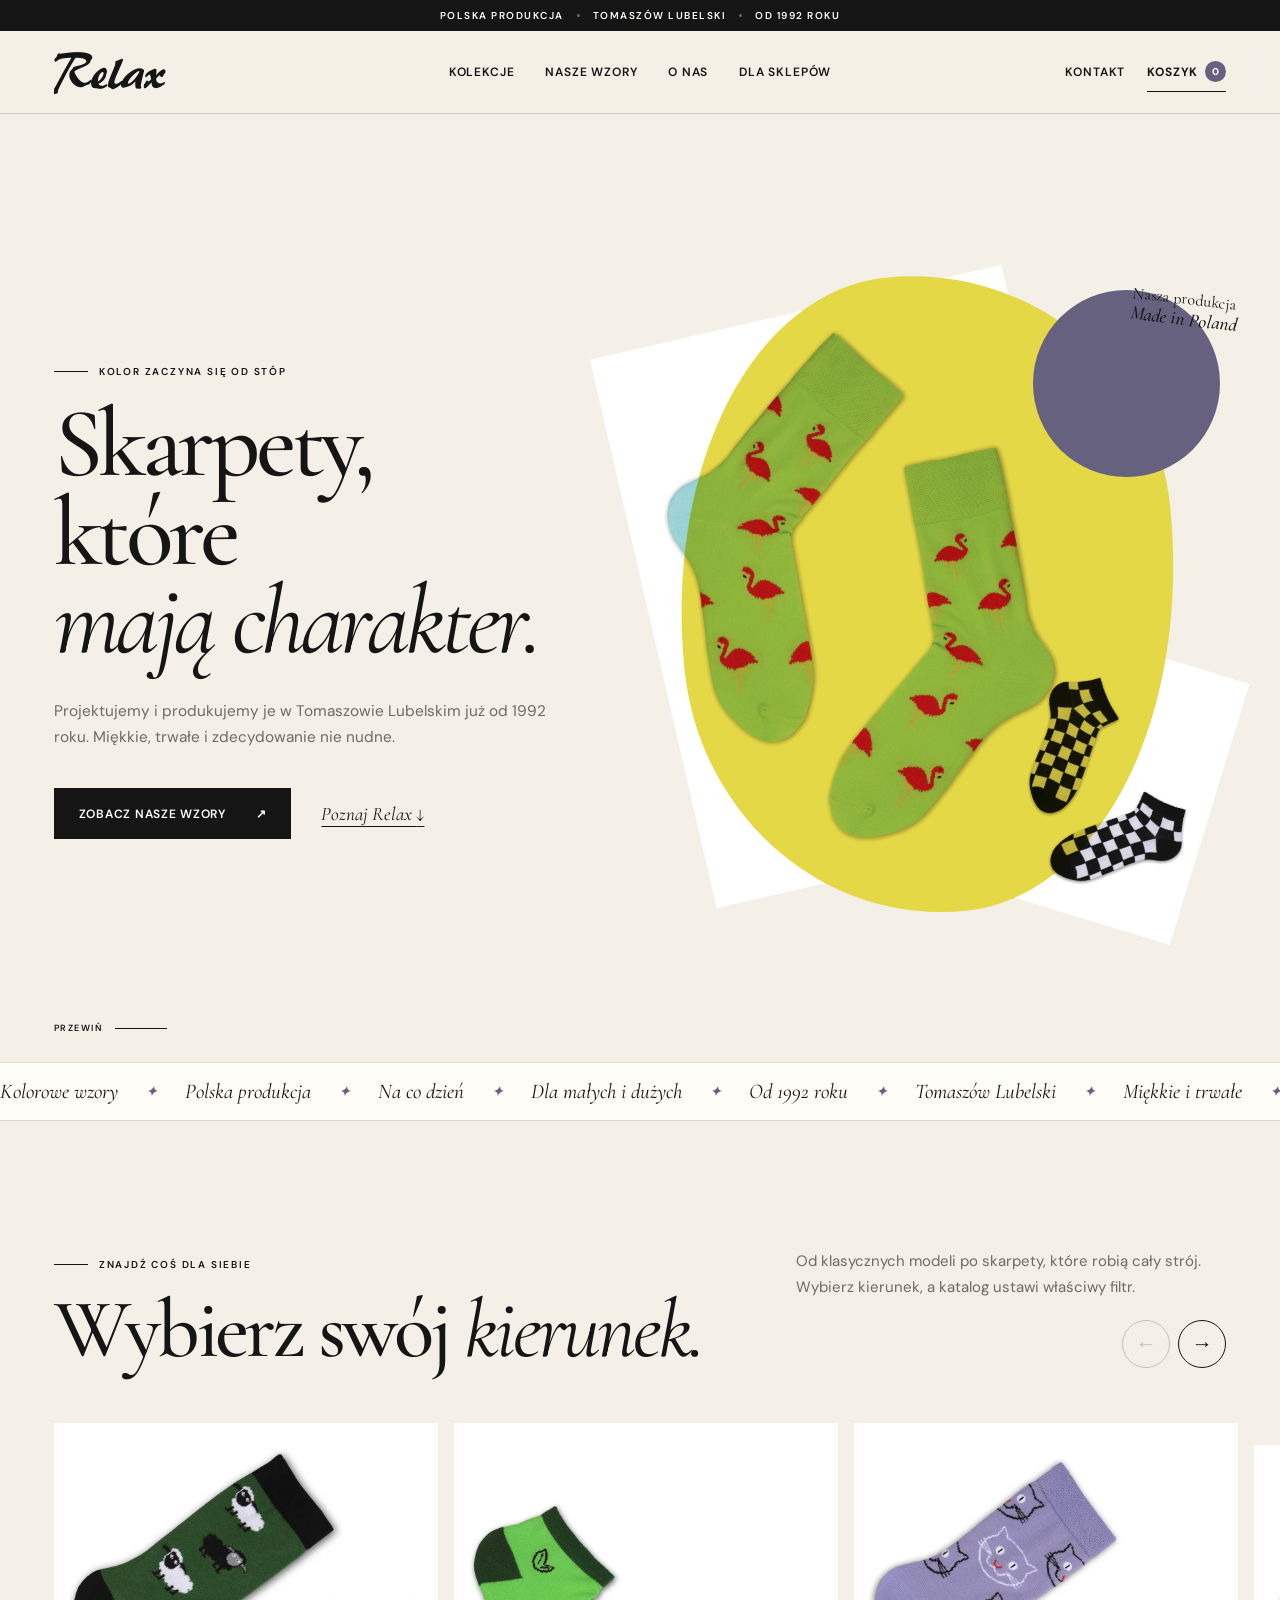
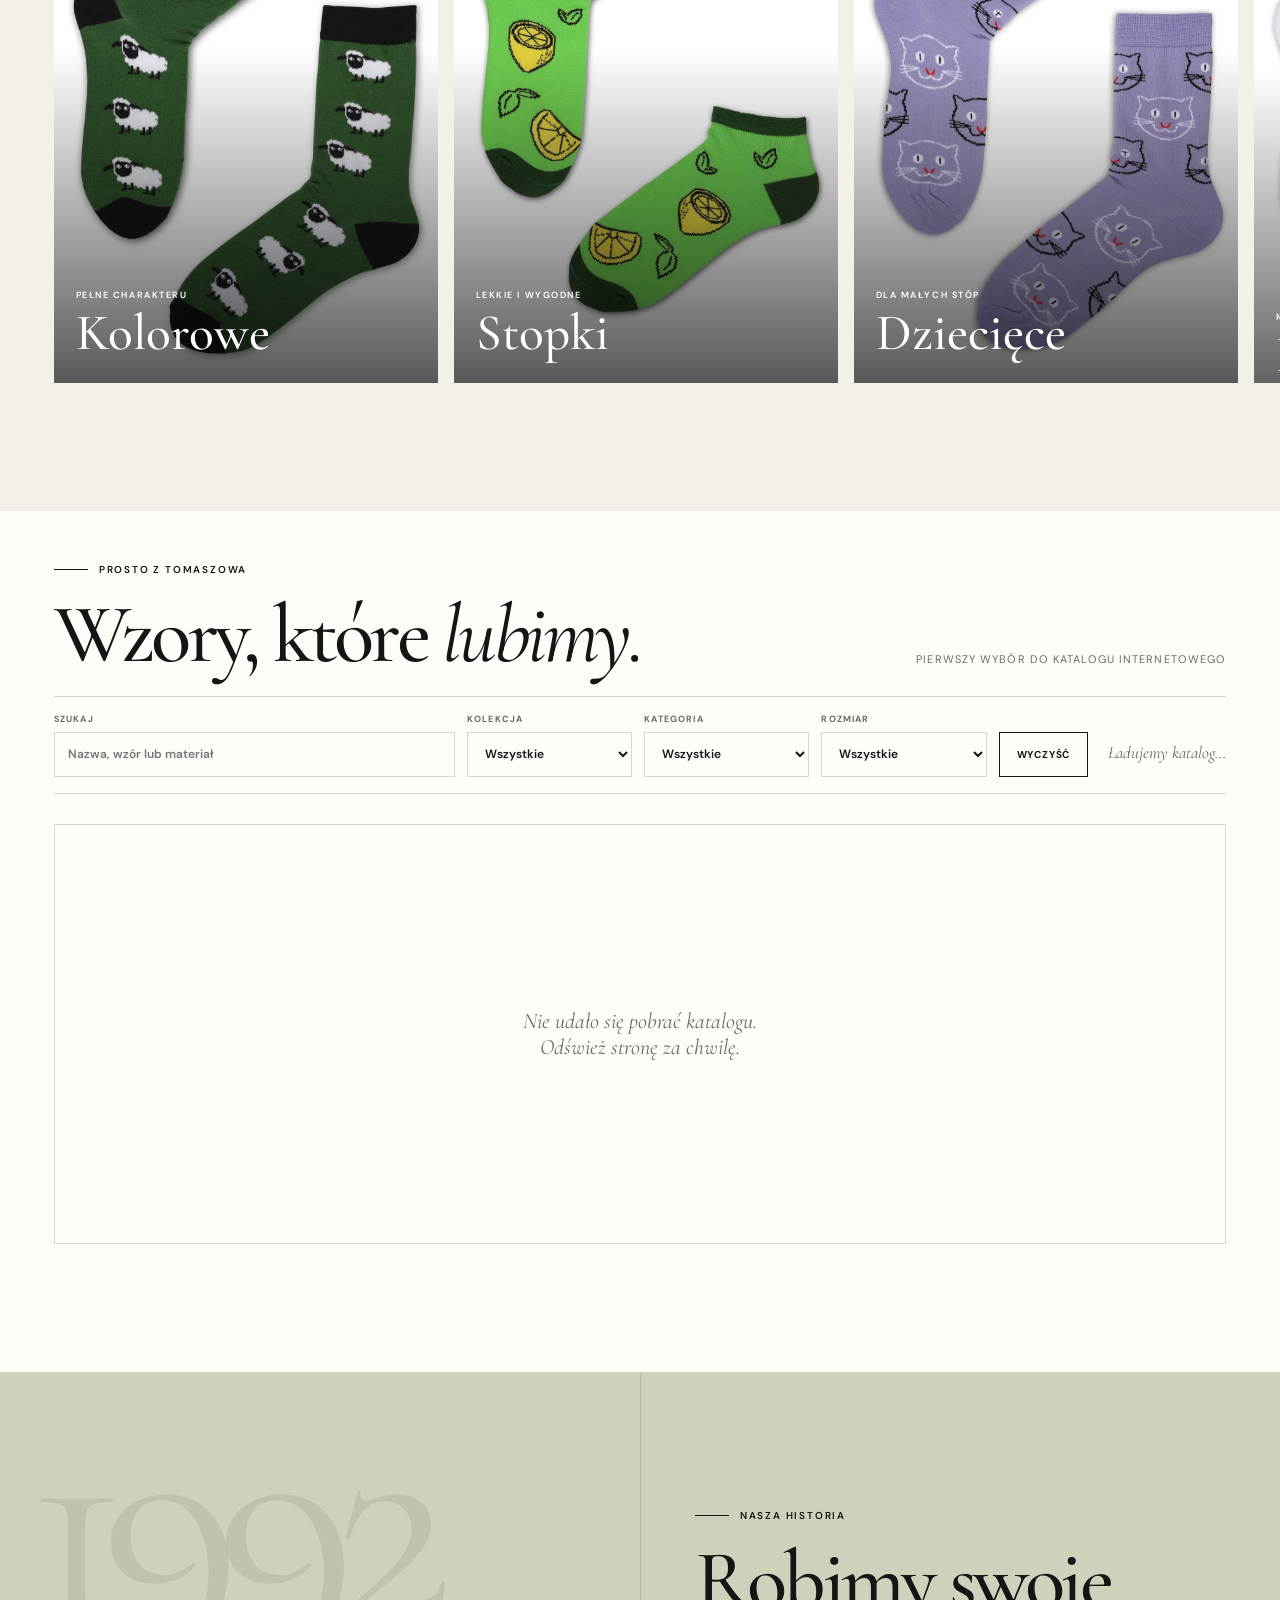
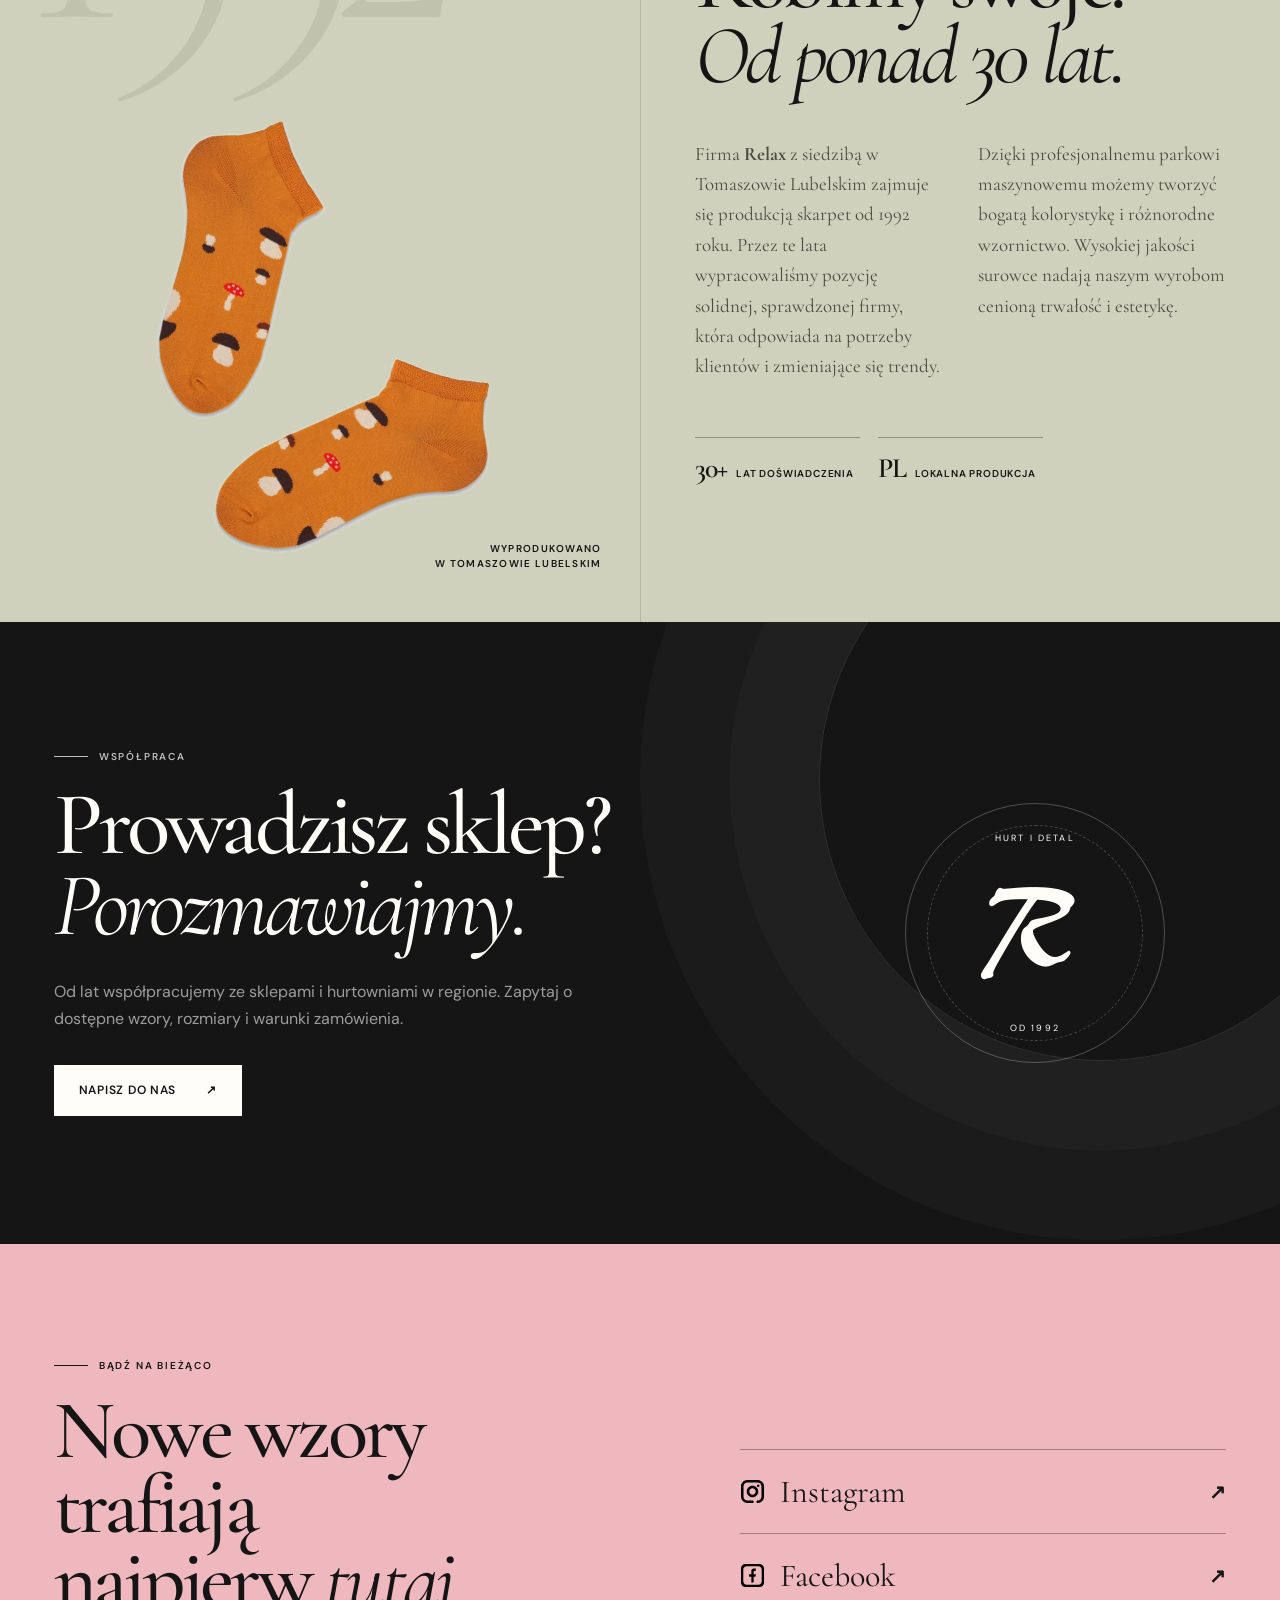
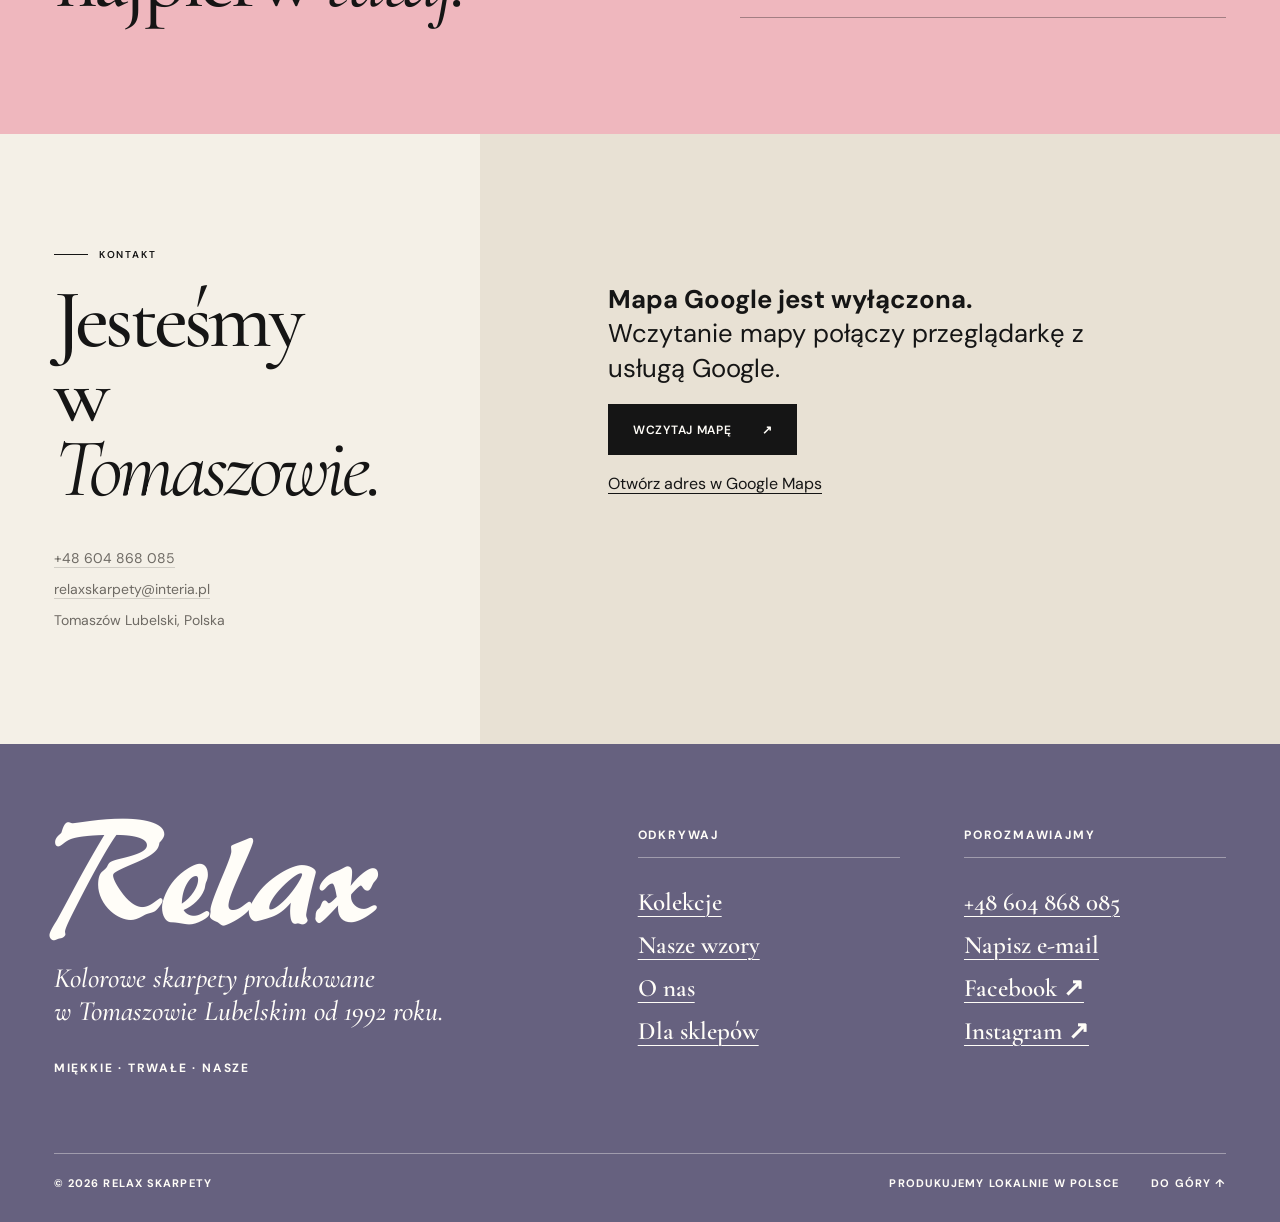
==== commit b803b843: "feat: prepare storefront for staging launch" ====
--- a/index.html
+++ b/index.html
@@ -300,7 +300,14 @@
         </address>
       </div>
       <div class="map-wrap reveal reveal-delay">
-        <iframe src="https://www.google.com/maps/embed?pb=!1m18!1m12!1m3!1d635.1364904721734!2d23.420009128585807!3d50.449557298217066!2m3!1f0!2f0!3f0!3m2!1i1024!2i768!4f13.1!3m3!1m2!1s0x4724a627021b38a1%3A0xcf8136404e17eef4!2srelax%20skarpety!5e0!3m2!1spl!2spl!4v1756070618211!5m2!1spl!2spl" title="Relax Skarpety na mapie" loading="lazy" allowfullscreen referrerpolicy="no-referrer-when-downgrade"></iframe>
+        <div class="map-consent" data-map-consent>
+          <p><strong>Mapa Google jest wyłączona.</strong><br>Wczytanie mapy połączy przeglądarkę z usługą Google.</p>
+          <button class="button button-dark" type="button" data-map-load>Wczytaj mapę <span aria-hidden="true">↗</span></button>
+          <a href="https://www.google.com/maps/search/?api=1&amp;query=Relax%20Skarpety%20Tomasz%C3%B3w%20Lubelski" target="_blank" rel="noopener noreferrer">Otwórz adres w Google Maps</a>
+        </div>
+        <template data-map-template>
+          <iframe src="https://www.google.com/maps/embed?pb=!1m18!1m12!1m3!1d635.1364904721734!2d23.420009128585807!3d50.449557298217066!2m3!1f0!2f0!3f0!3m2!1i1024!2i768!4f13.1!3m3!1m2!1s0x4724a627021b38a1%3A0xcf8136404e17eef4!2srelax%20skarpety!5e0!3m2!1spl!2spl!4v1756070618211!5m2!1spl!2spl" title="Relax Skarpety na mapie" loading="lazy" allowfullscreen referrerpolicy="no-referrer-when-downgrade"></iframe>
+        </template>
       </div>
     </section>
   </main>
--- a/styles.css
+++ b/styles.css
@@ -163,7 +163,8 @@
 .collection-controls button:hover:not(:disabled) { background: var(--ink); color: var(--white); }
 .collection-controls button:disabled { opacity: .22; cursor: default; }
 .collection-grid { display: grid; grid-template-columns: 1.45fr 1fr 1fr; gap: 16px; }
-.collection-grid.collection-rail { margin-right: calc(var(--gutter) * -1); padding-right: var(--gutter); display: flex; overflow-x: auto; scroll-snap-type: x mandatory; scroll-padding-left: 0; overscroll-behavior-inline: contain; scrollbar-color: var(--brand) transparent; scrollbar-width: thin; }
+.collection-grid.collection-rail { margin-right: calc(var(--gutter) * -1); padding-right: var(--gutter); display: flex; overflow-x: auto; scroll-snap-type: x mandatory; scroll-padding-left: 0; overscroll-behavior-inline: contain; scrollbar-width: none; }
+.collection-rail::-webkit-scrollbar, .product-thumbnails::-webkit-scrollbar { display: none; }
 .collection-rail .collection-card { flex: 0 0 clamp(310px, 30vw, 510px); scroll-snap-align: start; }
 .collection-card { position: relative; min-height: 560px; overflow: hidden; background: #ddd; text-decoration: none; }
 .collection-card[aria-current="true"] { outline: 4px solid var(--brand); outline-offset: -4px; }
@@ -244,7 +245,7 @@
 .product-detail-main-image { position: relative; flex: 1; min-height: 0; overflow: hidden; }
 .product-detail-main-image > img { width: 100%; height: 100%; object-fit: contain; mix-blend-mode: multiply; }
 .product-detail-media.has-product-photo .product-detail-main-image > img { mix-blend-mode: normal; }
-.product-thumbnails { height: 82px; display: flex; gap: 9px; overflow-x: auto; }
+.product-thumbnails { height: 82px; display: flex; gap: 9px; overflow-x: auto; scrollbar-width: none; }
 .product-thumbnails button { flex: 0 0 63px; padding: 3px; border: 1px solid var(--line); background: var(--white); cursor: pointer; }
 .product-thumbnails button[aria-current="true"] { border: 2px solid var(--brand); }
 .product-thumbnails img { width: 100%; height: 100%; object-fit: contain; }
@@ -382,6 +383,17 @@
 .location address a { border-bottom: 1px solid var(--line); }
 .map-wrap { min-height: 510px; background: var(--paper-deep); }
 .map-wrap iframe { width: 100%; height: 100%; min-height: 510px; display: block; border: 0; }
+.map-consent {
+  min-height: 510px;
+  display: grid;
+  place-content: center;
+  justify-items: start;
+  gap: 18px;
+  padding: clamp(28px, 6vw, 80px);
+  background: var(--paper-deep);
+}
+.map-consent p { max-width: 34rem; margin: 0; font-size: clamp(1.15rem, 2vw, 1.65rem); line-height: 1.35; }
+.map-consent a { color: var(--ink); text-underline-offset: 4px; }
 
 .site-footer { padding: clamp(68px, 6.5vw, 100px) var(--gutter) 30px; background: var(--brand); color: var(--white); }
 .footer-main { display: grid; grid-template-columns: .9fr 1.1fr; gap: clamp(65px, 8vw, 145px); align-items: start; }
@@ -465,6 +477,7 @@
   .catalog-reset { grid-column: 1 / 2; }
   .catalog-count { grid-column: 2 / 3; align-self: center; text-align: right; }
   .product-rail { display: flex; overflow-x: auto; scroll-snap-type: x mandatory; gap: 12px; padding: 0 var(--gutter) 28px; scrollbar-width: none; }
+  .product-rail::-webkit-scrollbar { display: none; }
   .product-card { flex: 0 0 76vw; scroll-snap-align: center; }
   .catalog-loading, .catalog-error { flex: 0 0 calc(100vw - var(--gutter) * 2); min-height: 420px; }
   .story { grid-template-columns: 1fr; }
@@ -479,7 +492,7 @@
   .social-section { grid-template-columns: 1fr; gap: 55px; }
   .social-links span { font-size: 28px; }
   .location { grid-template-columns: 1fr; }
-  .map-wrap, .map-wrap iframe { min-height: 400px; }
+  .map-wrap, .map-wrap iframe, .map-consent { min-height: 400px; }
   .footer-main { grid-template-columns: 1fr; gap: 55px; }
   .footer-wordmark { font-size: clamp(82px, 28vw, 122px); }
   .footer-brand > p { margin-top: 27px; font-size: 27px; }
